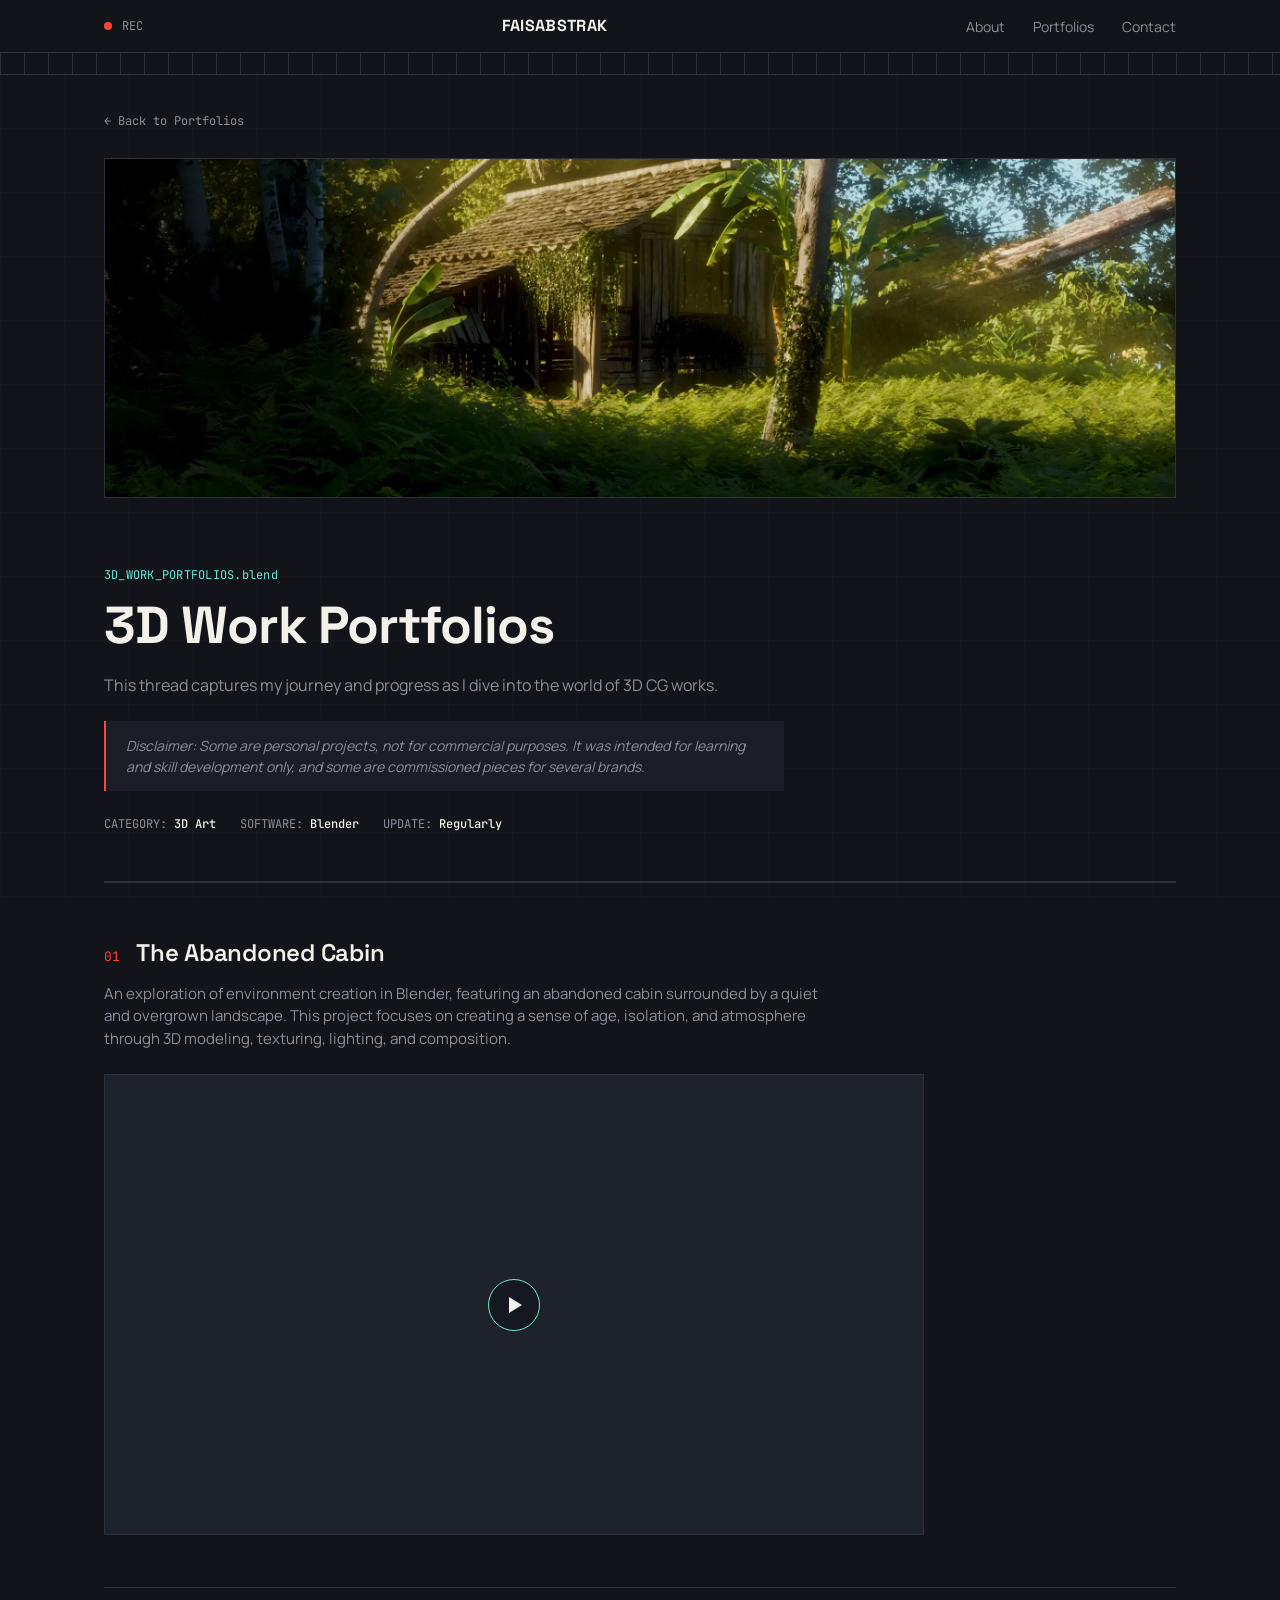
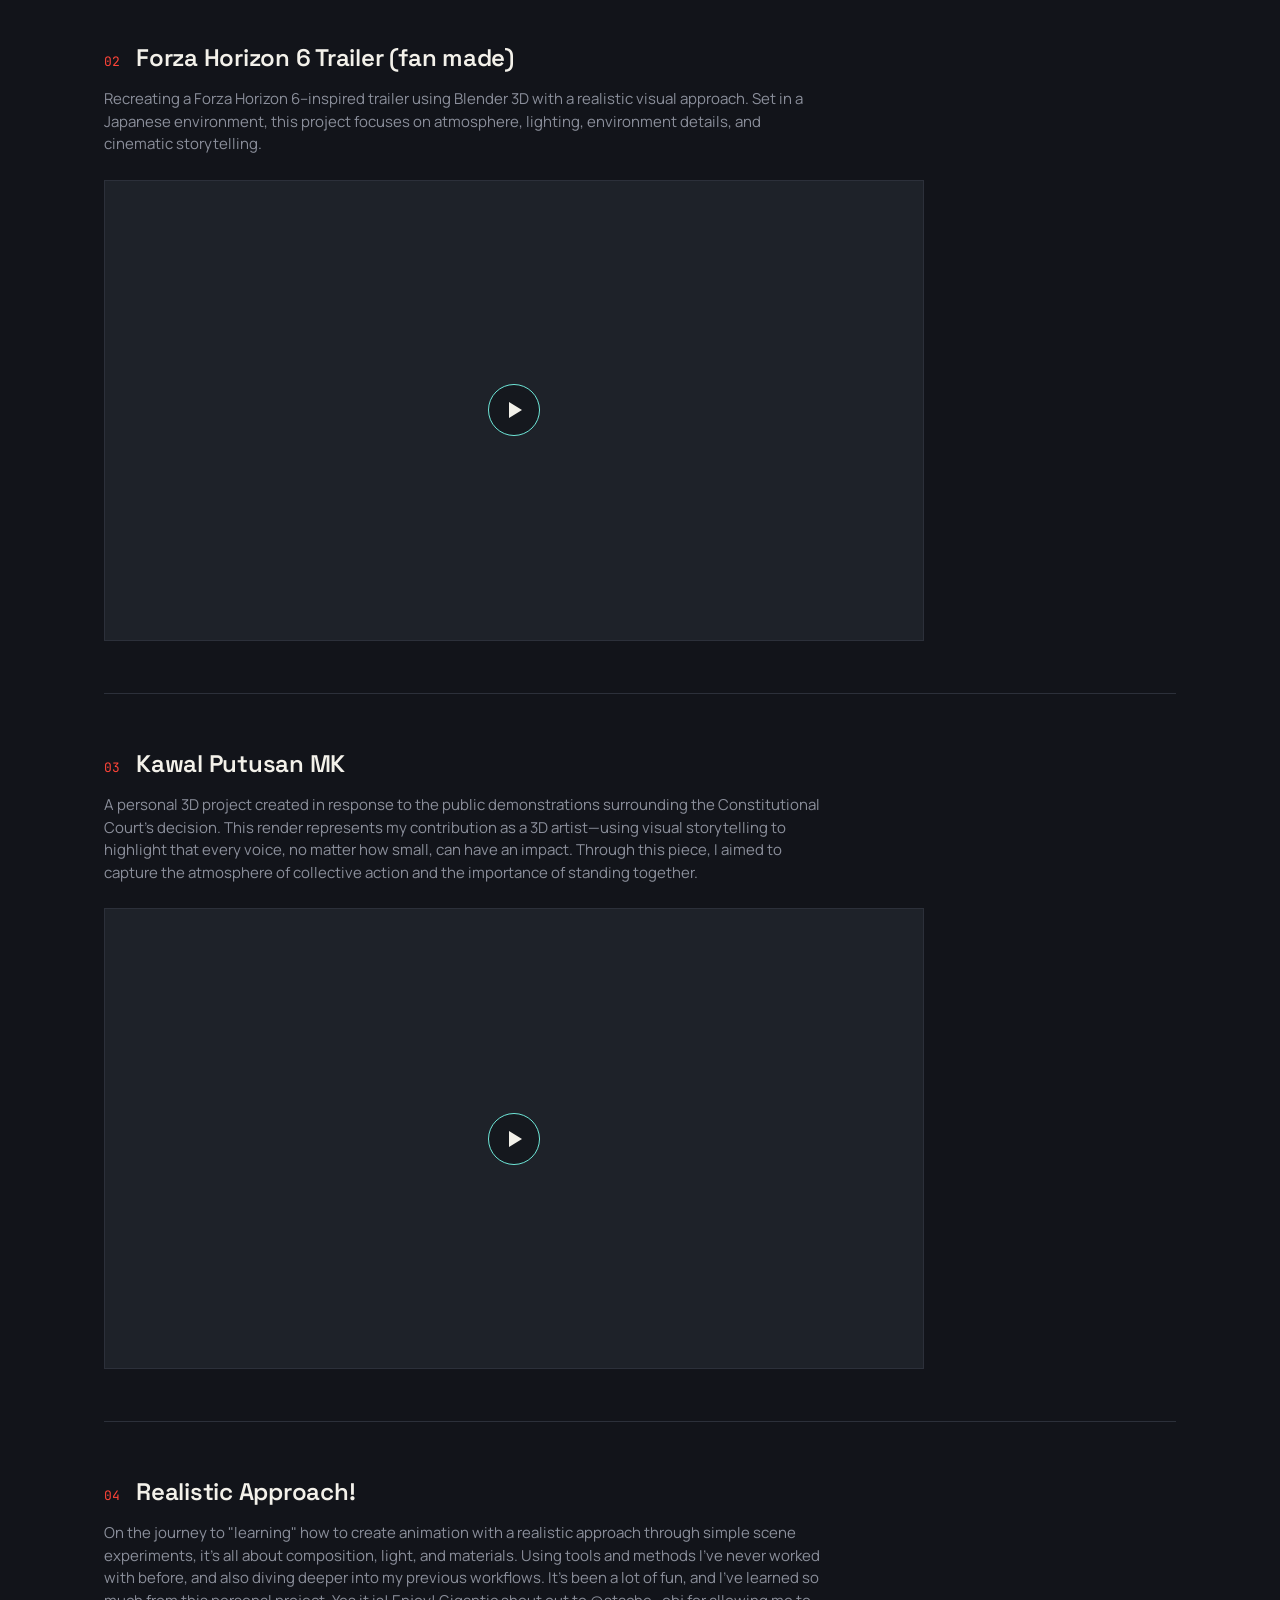
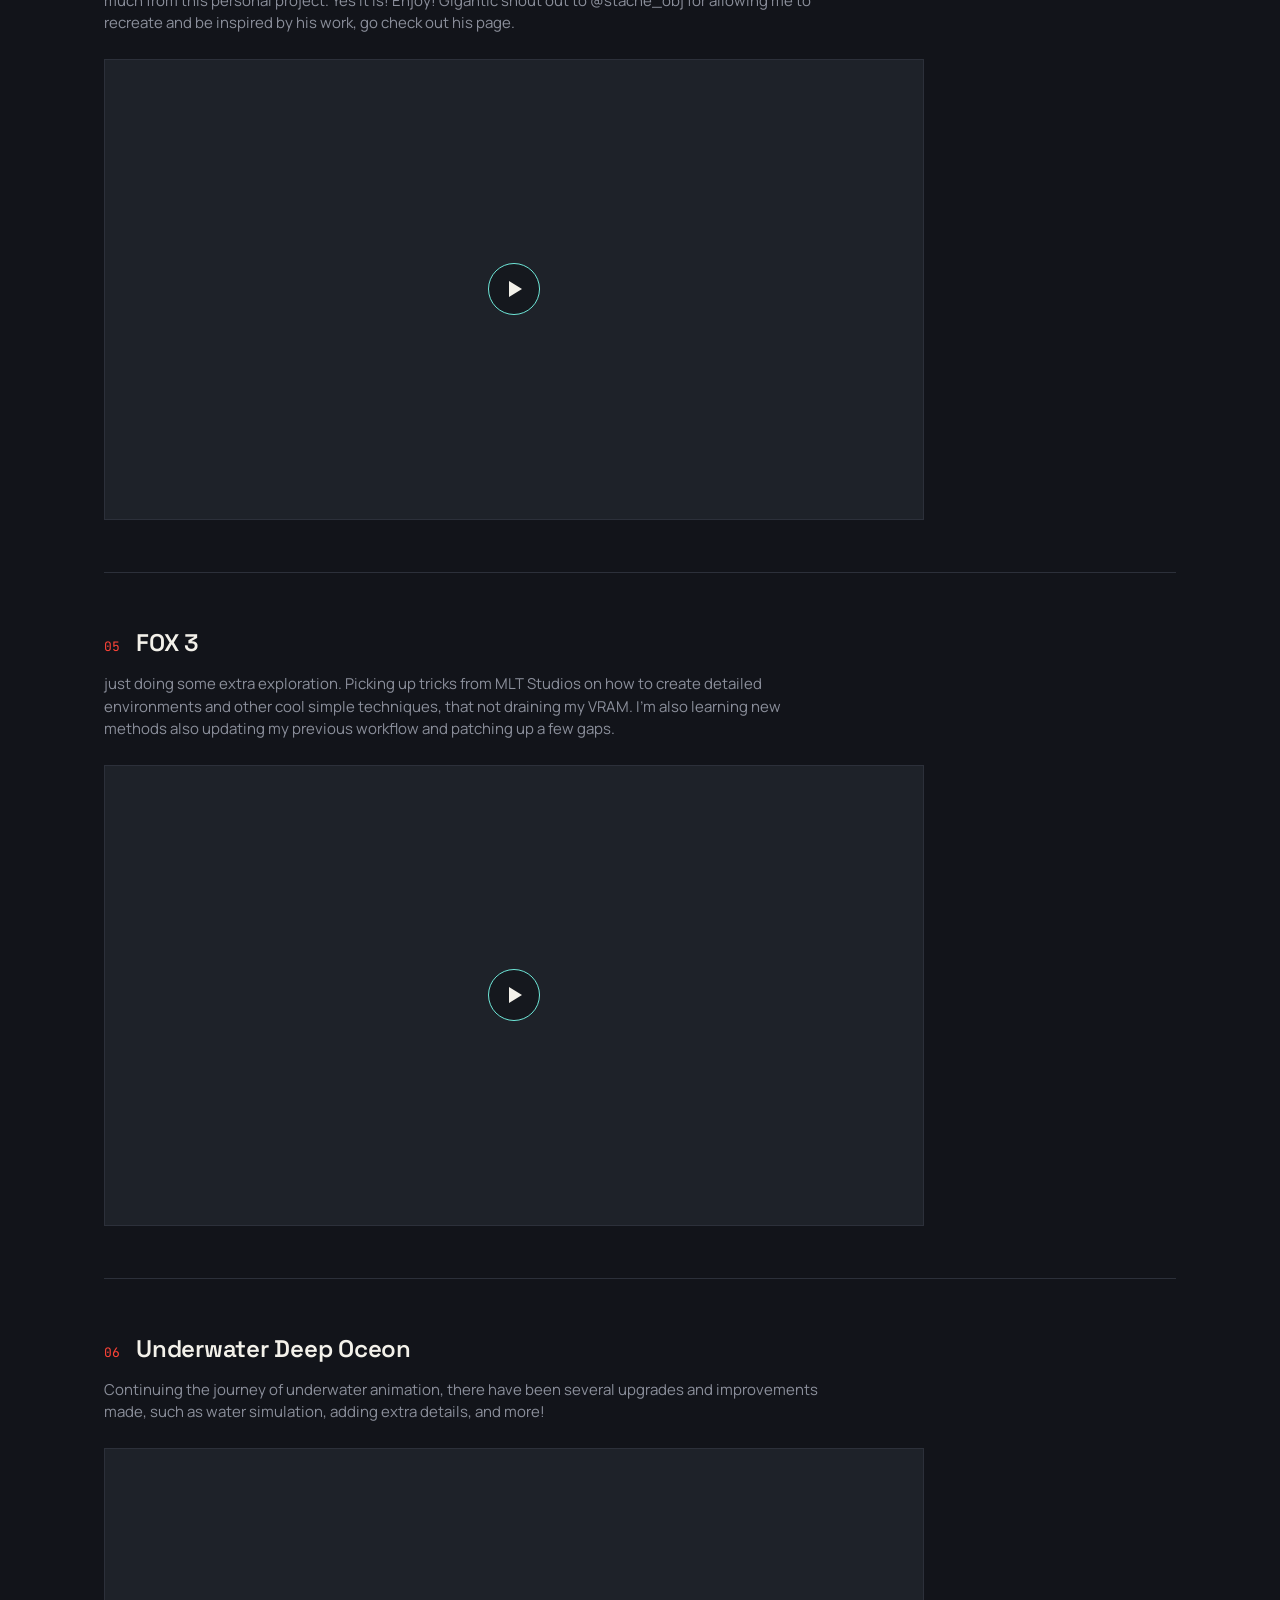
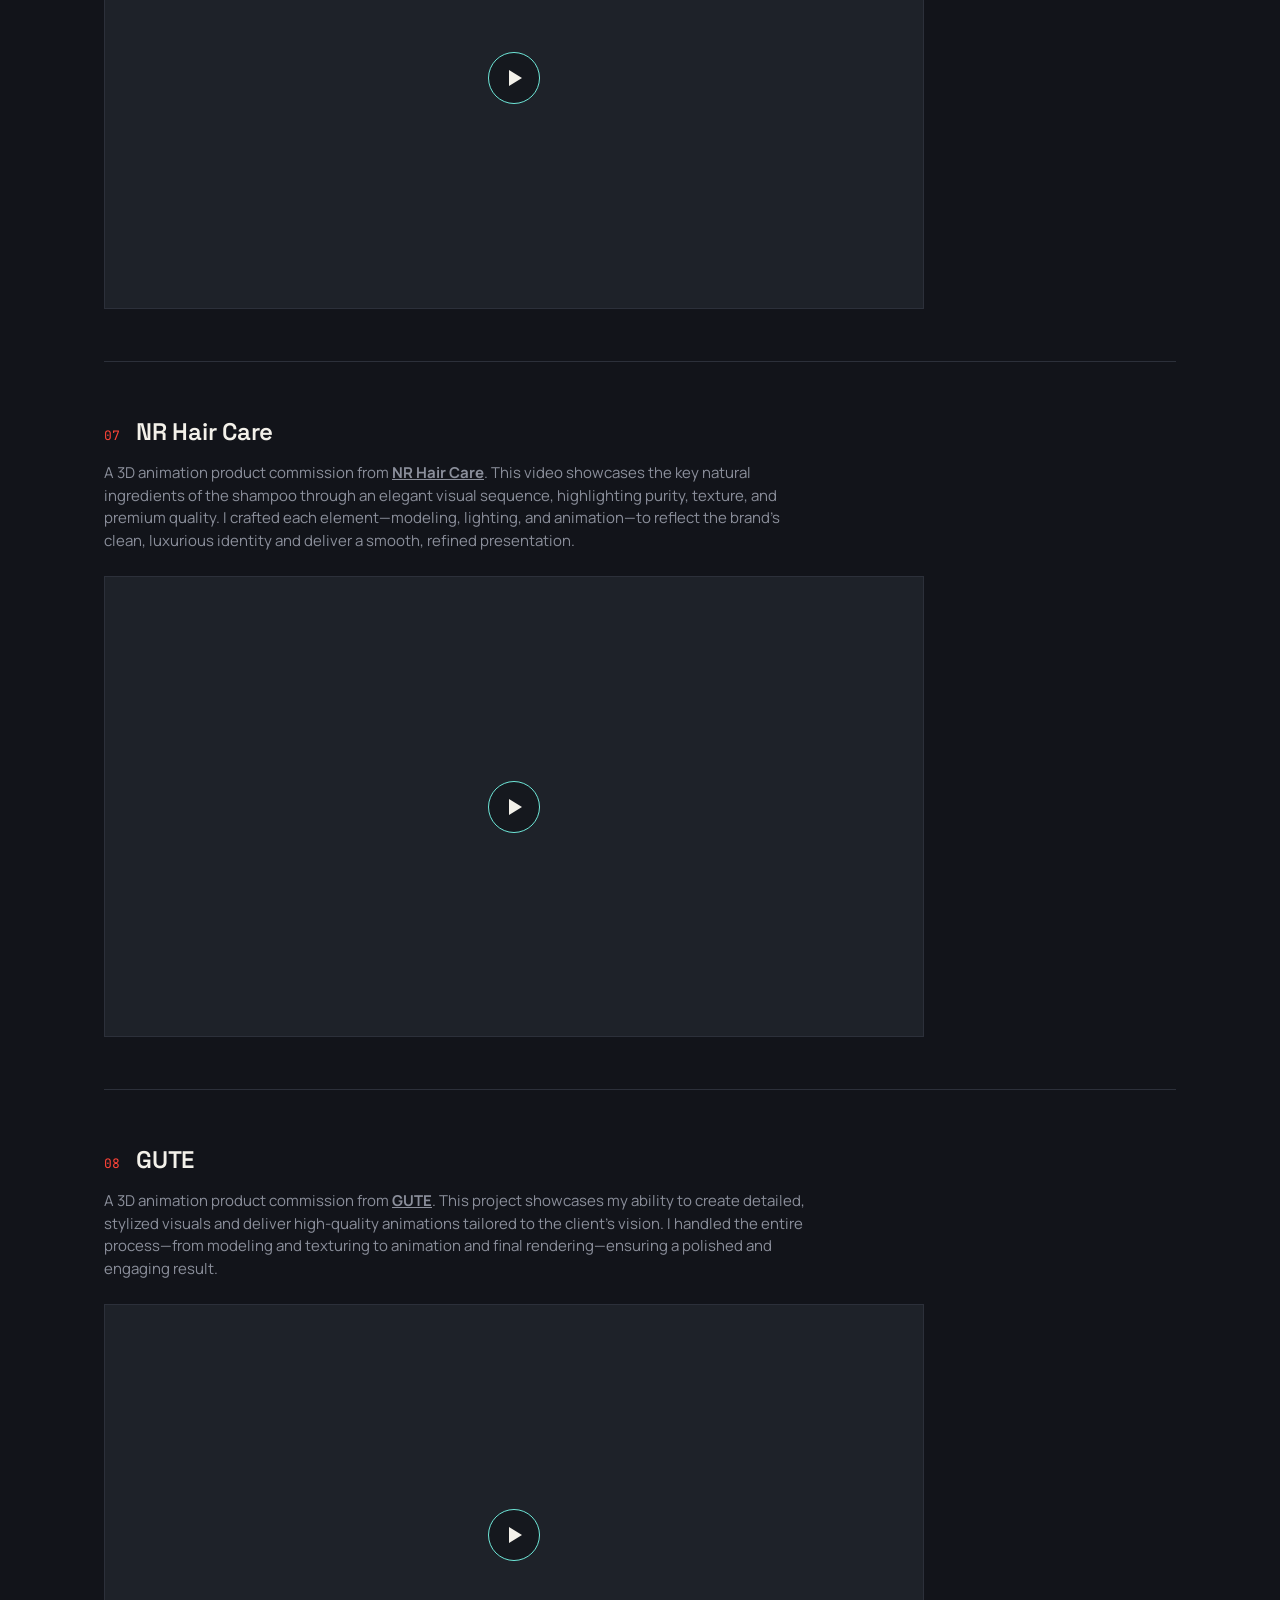
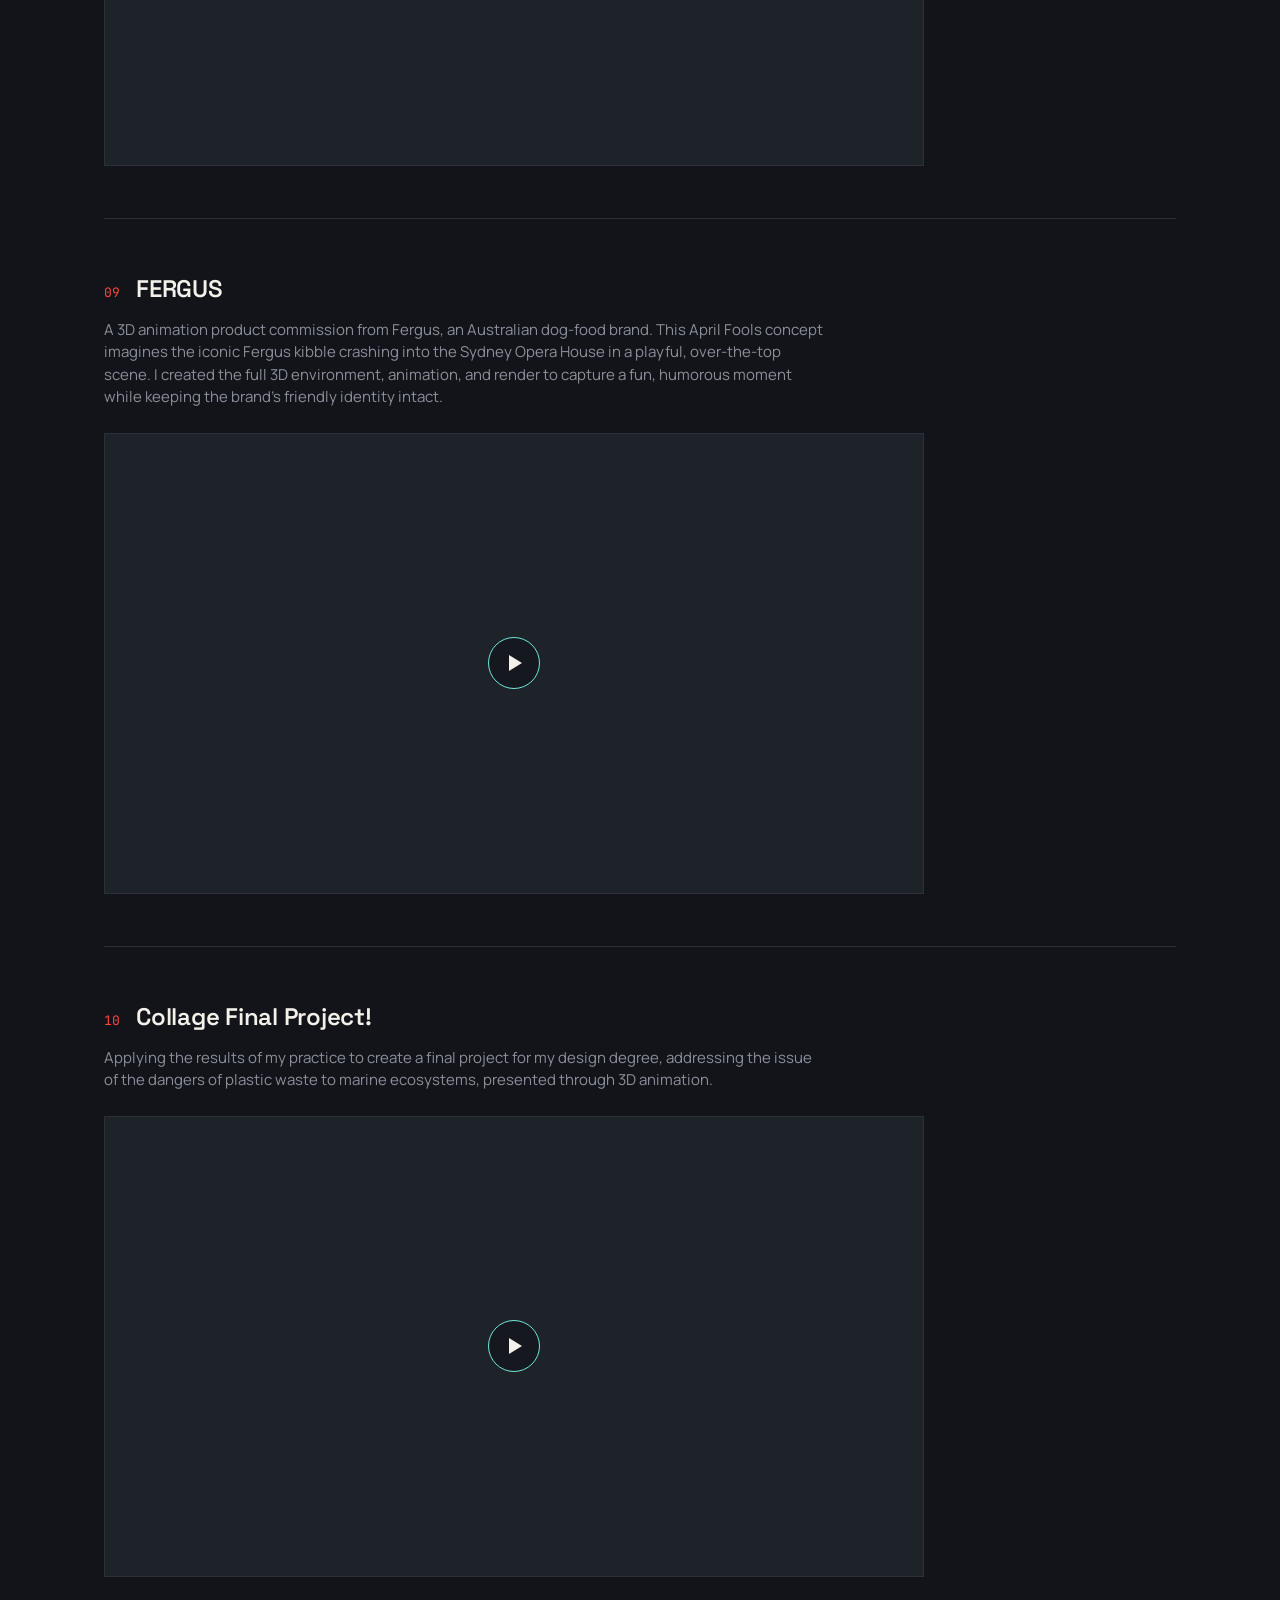
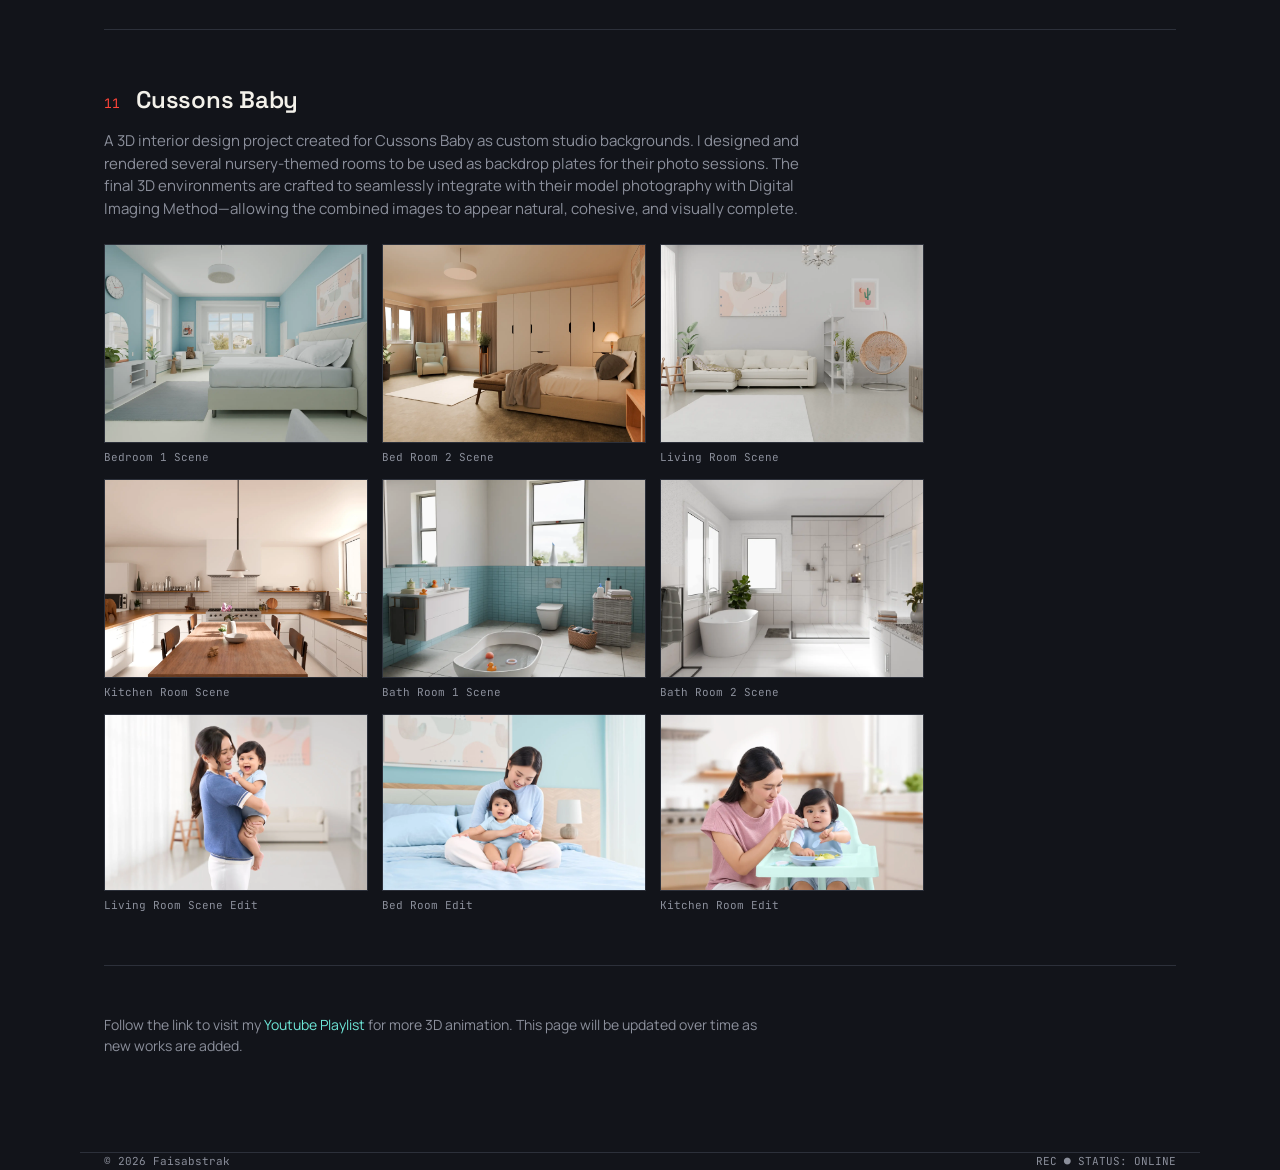
==== 3d-work-portfolios.html @ f96b4396 "Major update 1" ====
<!DOCTYPE html>
<html lang="en">
<head>
<meta charset="UTF-8">
<meta name="viewport" content="width=device-width, initial-scale=1.0">
<title>3D Work Portfolios — Faisabstrak</title>
<link rel="icon" type="image/png" href="images\favicon.ico">
<link rel="preconnect" href="https://fonts.googleapis.com">
<link rel="preconnect" href="https://fonts.gstatic.com" crossorigin>
<link href="https://fonts.googleapis.com/css2?family=Space+Grotesk:wght@400;500;600;700&family=Manrope:wght@400;500;600;700&family=JetBrains+Mono:wght@400;500&display=swap" rel="stylesheet">
<link rel="stylesheet" href="styles.css?v=2">
</head>
<body data-page-file="3d-work-portfolios.html">

<header>
  <div class="scrub">
    <div class="scrub-left">
      <span class="rec-dot"></span>
      <span>REC</span>
    </div>
    <div class="brand"><a href="index.html">FAISABSTRAK</a></div>
    <input type="checkbox" id="nav-toggle" class="nav-toggle-input">
    <label for="nav-toggle" class="nav-toggle-label">☰</label>
    <nav onclick="document.getElementById('nav-toggle').checked=false">
      <a href="index.html#about">About</a>
      <a href="index.html#portfolio">Portfolios</a>
      <a href="index.html#contact">Contact</a>
    </nav>
  </div>
  <div class="ruler"></div>
  <div class="scroll-progress"></div>
</header>

<section class="wrap">
  <div style="padding-top:32px;">
    <a href="index.html#portfolio" class="back-link">← Back to Portfolios</a>
  </div>

  <!-- Replace with your own cover image -->
  <img class="article-cover" src="images/3d-work/Header.webp" alt="3D Work Portfolios cover">

  <div class="article-hero">
    <div class="article-file">3D_WORK_PORTFOLIOS.blend</div>
    <h1>3D Work Portfolios</h1>
    <p class="article-lede">
      This thread captures my journey and progress as I dive into the world of 3D CG works.
    </p>
    <div class="article-quote">
      Disclaimer: Some are personal projects, not for commercial purposes. It was intended for
      learning and skill development only, and some are commissioned pieces for several brands.
    </div>
    <div class="article-meta-row">
      <span>CATEGORY: <strong>3D Art</strong></span>
      <span>SOFTWARE: <strong>Blender</strong></span>
      <span>UPDATE: <strong>Regularly</strong></span>
    </div>
  </div>
</section>


<!-- =====   Video Section             ENTRY (video type) — duplicate this block for each video project               ===== -->


<section class="wrap">
  <div class="entries">

    <!-- ===== ENTRY (video type) — duplicate this block for each video project ===== -->
    <div class="entry">
      <div class="entry-head">
        <span class="entry-index">01</span>
        <h2 class="entry-title">The Abandoned Cabin</h2>
      </div>
      <p class="entry-desc">
        An exploration of environment creation in Blender, featuring an abandoned cabin surrounded by a quiet and overgrown landscape.
        This project focuses on creating a sense of age, isolation, and atmosphere through 3D modeling,
        texturing, lighting, and composition.
      </p>
      <div class="entry-media">
        <div class="video-facade" data-video-id="PPynwVZg6VQ">
          <div class="play-btn"></div>
        </div>
      </div>
    </div>

    <!-- ===== ENTRY (video type) ===== -->
    <div class="entry">
      <div class="entry-head">
        <span class="entry-index">02</span>
        <h2 class="entry-title">Forza Horizon 6 Trailer (fan made)</h2>
      </div>
      <p class="entry-desc">
        Recreating a Forza Horizon 6–inspired trailer using Blender 3D with a realistic visual approach.
        Set in a Japanese environment, this project focuses on atmosphere, lighting, environment details,
        and cinematic storytelling.
      </p>
      <div class="entry-media">
        <div class="video-facade" data-video-id="AmHydgq_BJ4">
          <div class="play-btn"></div>
        </div>
      </div>
    </div>

 <!-- ===== ENTRY (video type) ===== -->
    <div class="entry">
      <div class="entry-head">
        <span class="entry-index">03</span>
        <h2 class="entry-title">Kawal Putusan MK</h2>
      </div>
      <p class="entry-desc">
        A personal 3D project created in response to the public demonstrations surrounding the Constitutional Court’s decision.
        This render represents my contribution as a 3D artist—using visual storytelling to highlight that every voice, no matter how small, 
        can have an impact. Through this piece, I aimed to capture the atmosphere of collective action and the importance of standing together.
      </p>
      <div class="entry-media">
        <div class="video-facade" data-video-id="lCwT4OfaGXU">
          <div class="play-btn"></div>
        </div>
      </div>
    </div>

 <!-- ===== ENTRY (video type) ===== -->
    <div class="entry">
      <div class="entry-head">
        <span class="entry-index">04</span>
        <h2 class="entry-title">Realistic Approach!</h2>
      </div>
      <p class="entry-desc">
        On the journey to "learning" how to create animation with a realistic approach through simple scene experiments, 
        it's all about composition, light, and materials. Using tools and methods I've never worked with before, 
        and also diving deeper into my previous workflows. It's been a lot of fun, and I've learned so much from this personal project. 
        Yes it is! Enjoy! Gigantic shout out to @stache_obj for allowing me to recreate and be inspired by his work, go check out his page.
      </p>
      <div class="entry-media">
        <div class="video-facade" data-video-id="xnpXBms4fBg">
          <div class="play-btn"></div>
        </div>
      </div>
    </div>

 <!-- ===== ENTRY (video type) ===== -->
    <div class="entry">
      <div class="entry-head">
        <span class="entry-index">05</span>
        <h2 class="entry-title">FOX 3</h2>
      </div>
      <p class="entry-desc">
        just doing some extra exploration. Picking up tricks from MLT Studios on how to create detailed environments 
        and other cool simple techniques, that not draining my VRAM. I’m also learning new methods also updating my previous 
        workflow and patching up a few gaps.
      </p>
      <div class="entry-media">
        <div class="video-facade" data-video-id="kuf8NaJ9kQg">
          <div class="play-btn"></div>
        </div>
      </div>
    </div>

 <!-- ===== ENTRY (video type) ===== -->
    <div class="entry">
      <div class="entry-head">
        <span class="entry-index">06</span>
        <h2 class="entry-title">Underwater Deep Oceon</h2>
      </div>
      <p class="entry-desc">
        Continuing the journey of underwater animation, 
        there have been several upgrades and improvements made, such as water simulation, adding extra details, and more!
      </p>
      <div class="entry-media">
        <div class="video-facade" data-video-id="aSDXdyYSQrQ">
          <div class="play-btn"></div>
        </div>
      </div>
    </div>

 <!-- ===== ENTRY (video type) ===== -->
    <div class="entry">
      <div class="entry-head">
        <span class="entry-index">07</span>
        <h2 class="entry-title">NR Hair Care</h2>
      </div>
      <p class="entry-desc">
        A 3D animation product commission from <a href="https://www.instagram.com/reels/DLCp3lNz2l0/" target="_blank" style="text-decoration: underline;"><strong>NR Hair Care</strong></a>. 
        This video showcases the key natural ingredients of the shampoo through an elegant visual sequence, 
        highlighting purity, texture, and premium quality. I crafted each element—modeling, lighting, 
        and animation—to reflect the brand’s clean, luxurious identity and deliver a smooth, refined presentation.
      </p>
      <div class="entry-media">
        <div class="video-facade" data-video-id="0y03qmUph4s">
          <div class="play-btn"></div>
        </div>
      </div>
    </div>

 <!-- ===== ENTRY (video type) ===== -->
    <div class="entry">
      <div class="entry-head">
        <span class="entry-index">08</span>
        <h2 class="entry-title">GUTE</h2>
      </div>
      <p class="entry-desc">
        A 3D animation product commission from <a href="https://www.instagram.com/reel/DKbPxv0S25Q/" target="_blank" style="text-decoration: underline;"><strong>GUTE</strong></a>.
        This project showcases my ability to create detailed, stylized visuals 
        and deliver high-quality animations tailored to the client’s vision. 
        I handled the entire process—from modeling and texturing to animation and final rendering—ensuring a polished and engaging result.
      </p>
      <div class="entry-media">
        <div class="video-facade" data-video-id="HpJdPfJNTJk">
          <div class="play-btn"></div>
        </div>
      </div>
    </div>

 <!-- ===== ENTRY (video type) ===== -->
    <div class="entry">
      <div class="entry-head">
        <span class="entry-index">09</span>
        <h2 class="entry-title">FERGUS</h2>
      </div>
      <p class="entry-desc">
        A 3D animation product commission from Fergus, an Australian dog-food brand.
        This April Fools concept imagines the iconic Fergus kibble crashing into the Sydney Opera House in a playful, 
        over-the-top scene. I created the full 3D environment, animation, and render to capture a fun,
        humorous moment while keeping the brand’s friendly identity intact.
      </p>
      <div class="entry-media">
        <div class="video-facade" data-video-id="7NR-jH-sjXU">
          <div class="play-btn"></div>
        </div>
      </div>
    </div>

<!-- ===== ENTRY (video type) ===== -->
    <div class="entry">
      <div class="entry-head">
        <span class="entry-index">10</span>
        <h2 class="entry-title">Collage Final Project!</h2>
      </div>
      <p class="entry-desc">
        Applying the results of my practice to create a final project for my design degree, 
        addressing the issue of the dangers of plastic waste to marine ecosystems, presented through 3D animation.
      </p>
      <div class="entry-media">
        <div class="video-facade" data-video-id="63rfx1qcyO4">
          <div class="play-btn"></div>
        </div>
      </div>
    </div>

    <!-- ===== ENTRY (image-gallery type) — for non-video projects like interior renders =====-->
    <div class="entry">
      <div class="entry-head">
        <span class="entry-index">11</span>
        <h2 class="entry-title">Cussons Baby</h2>
      </div>
      <p class="entry-desc">
        A 3D interior design project created for Cussons Baby as custom studio backgrounds.
        I designed and rendered several nursery-themed rooms to be used as backdrop plates 
        for their photo sessions. The final 3D environments are crafted to seamlessly 
        integrate with their model photography with Digital Imaging Method—allowing the 
        combined images to appear natural, cohesive, and visually complete.
      </p>
      <div class="entry-media">
        <div class="image-gallery">
          <figure>
            <img src="images/3d-work/cussons_1.webp" alt="Bed Room 1 Scene">
            <figcaption>Bedroom 1 Scene</figcaption>
          </figure>
          <figure>
            <img src="images/3d-work/cussons_4.webp" alt="Bed Room 2 Scene">
            <figcaption>Bed Room 2 Scene</figcaption>
          </figure>
          <figure>
            <img src="images/3d-work/cussons_2.webp" alt="Living Room Scene">
            <figcaption>Living Room Scene</figcaption>
          </figure>
          <figure>
            <img src="images/3d-work/cussons_3.webp" alt="Kitchen Room Scene">
            <figcaption>Kitchen Room Scene</figcaption>
          </figure>
          <figure>
            <img src="images/3d-work/cussons_5.webp" alt="Bath Room 1 Room Scene">
            <figcaption>Bath Room 1 Scene</figcaption>
          </figure>
          <figure>
            <img src="images/3d-work/cussons_6.webp" alt="Bath Room 2 Scene">
            <figcaption>Bath Room 2 Scene</figcaption>
          </figure>
          <figure>
            <img src="images/3d-work/cussons_7.webp" alt="Living Room Scene">
            <figcaption>Living Room Scene Edit</figcaption>
          </figure>
          <figure>
            <img src="images/3d-work/cussons_8.webp" alt="Bed Room Edit">
            <figcaption>Bed Room Edit</figcaption>
          </figure>
          <figure>
            <img src="images/3d-work/cussons_9.webp" alt="Kitchen Room Edit">
            <figcaption>Kitchen Room Edit</figcaption>
          </figure>
        </div>
      </div>
    </div>
    <!-- Copy any of the two block types above for the remaining projects (04, 05, ...) -->

  </div>
</section>

<section class="wrap">
  <p class="article-footnote">
    Follow the link to visit my <a href="https://www.youtube.com/playlist?list=PLnZfsZd4ZvpuEStWoJz7GRVon7SPGTz3A"
   target="_blank"
   rel="noopener noreferrer">
    Youtube Playlist
</a> for more 3D animation.
    This page will be updated over time as new works are added.
  </p>
</section>

<footer class="wrap">
  <span>© 2026 Faisabstrak</span>
  <span>REC ● STATUS: ONLINE</span>
</footer>

<script src="script.js"></script>

</body>
</html>
---- styles.css ----
:root{
  --bg:#12141A;
  --surface:#1B1E26;
  --surface-2:#22262F;
  --line:#2C303A;
  --accent:#FF4438;
  --accent-2:#6EE7D8;
  --text:#F3F1EA;
  --muted:#8B8F9B;
  --display: 'Space Grotesk', sans-serif;
  --body: 'Manrope', sans-serif;
  --mono: 'JetBrains Mono', monospace;
}
*{margin:0;padding:0;box-sizing:border-box;}
html{scroll-behavior:smooth;}
body{
  background:var(--bg);
  color:var(--text);
  font-family:var(--body);
  line-height:1.5;
  overflow-x:hidden;
}
a{color:inherit;text-decoration:none;}
.wrap{max-width:1120px;margin:0 auto;padding:0 24px;position:relative;z-index:1;}

/* subtle grid texture background */
body::before{
  content:"";
  position:fixed;inset:0;
  background-image:
    linear-gradient(var(--line) 1px, transparent 1px),
    linear-gradient(90deg, var(--line) 1px, transparent 1px);
  background-size:64px 64px;
  opacity:.15;
  pointer-events:none;
  z-index:0;
}

/* ---------- NAV / SCRUBBER ---------- */
header{
  position:sticky;top:0;z-index:50;
  background:rgba(18,20,26,.85);
  backdrop-filter:blur(10px);
  border-bottom:1px solid var(--line);
}
.scrub{
  display:flex;align-items:center;justify-content:space-between;
  padding:14px 24px;
  max-width:1120px;margin:0 auto;
  gap:16px;
  position:relative;
}
.scrub-left{display:flex;align-items:center;gap:10px;font-family:var(--mono);font-size:12px;color:var(--muted);}
.rec-dot{
  width:8px;height:8px;border-radius:50%;background:var(--accent);
  box-shadow:0 0 0 0 rgba(255,68,56,.6);
  animation:pulse 2s infinite;
}
@keyframes pulse{
  0%{box-shadow:0 0 0 0 rgba(255,68,56,.5);}
  70%{box-shadow:0 0 0 8px rgba(255,68,56,0);}
  100%{box-shadow:0 0 0 0 rgba(255,68,56,0);}
}
.brand{
  font-family:var(--display);font-weight:700;font-size:16px;letter-spacing:.02em;
}
nav{display:flex;gap:28px;font-size:14px;color:var(--muted);}
nav a{transition:color .2s;}
nav a:hover{color:var(--text);}

.nav-toggle-input{display:none;}
.nav-toggle-label{
  display:none;align-items:center;justify-content:center;
  width:32px;height:32px;cursor:pointer;
  font-family:var(--mono);font-size:20px;color:var(--text);
  order:3;
}
.ruler{
  height:22px;
  border-top:1px solid var(--line);
  background:
    repeating-linear-gradient(90deg,
      var(--line) 0 1px,
      transparent 1px 24px);
  display:flex;align-items:flex-end;
}

/* ---------- HERO ---------- */
.hero{
  position:relative;z-index:1;
  padding-top:120px;padding-bottom:100px;
  display:grid;grid-template-columns:1.2fr .8fr;gap:48px;align-items:center;
}
.eyebrow{
  font-family:var(--mono);font-size:12px;color:var(--accent-2);
  letter-spacing:.08em;text-transform:uppercase;margin-bottom:18px;
  display:flex;align-items:center;gap:10px;
}
.eyebrow::before{content:"";width:20px;height:1px;background:var(--accent-2);}
h1{
  font-family:var(--display);
  font-weight:700;
  font-size:clamp(40px,6vw,72px);
  line-height:1.02;
  letter-spacing:-.02em;
  margin-bottom:22px;
}
h1 .stroke{
  -webkit-text-stroke:1px var(--muted);
  color:transparent;
}
.role-line{
  font-family:var(--mono);
  font-size:15px;
  color:var(--muted);
  margin-bottom:26px;
}
.role-line span{color:var(--accent-2);}
.lede{
  font-size:17px;color:var(--muted);max-width:480px;margin-bottom:34px;
}
.cta-row{display:flex;gap:14px;flex-wrap:wrap;}
.btn{
  font-family:var(--body);font-weight:600;font-size:14px;
  padding:14px 24px;border-radius:2px;
  display:inline-flex;align-items:center;gap:8px;
  transition:transform .15s ease, background .2s ease, color .2s ease;
  cursor:pointer;border:1px solid transparent;
}
.btn-primary{background:var(--accent);color:#12141A;}
.btn-primary:hover{transform:translateY(-2px);}
.btn-ghost{border-color:var(--line);color:var(--text);}
.btn-ghost:hover{border-color:var(--accent-2);color:var(--accent-2);}

/* viewport / wireframe cube */
.viewport{
  aspect-ratio:1/1;
  border:1px solid var(--line);
  background:var(--surface);
  position:relative;
  display:flex;align-items:center;justify-content:center;
  overflow:hidden;
}
.viewport::before{
  content:"VIEWPORT_01";
  position:absolute;top:10px;left:12px;
  font-family:var(--mono);font-size:10px;color:var(--muted);letter-spacing:.05em;
}
.viewport::after{
  content:"PERSP";
  position:absolute;bottom:10px;right:12px;
  font-family:var(--mono);font-size:10px;color:var(--muted);
}
.scene{
  width:140px;height:140px;
  perspective:600px;
}
.cube{
  width:100%;height:100%;position:relative;
  transform-style:preserve-3d;
  animation:spin 16s linear infinite;
}
@keyframes spin{
  from{transform:rotateX(-20deg) rotateY(0deg);}
  to{transform:rotateX(-20deg) rotateY(360deg);}
}
.cube .face{
  position:absolute;width:140px;height:140px;
  border:1px solid var(--accent-2);
  background:rgba(110,231,216,.04);
}
.face.front{transform:translateZ(70px);}
.face.back{transform:translateZ(-70px) rotateY(180deg);}
.face.right{transform:rotateY(90deg) translateZ(70px);}
.face.left{transform:rotateY(-90deg) translateZ(70px);}
.face.top{transform:rotateX(90deg) translateZ(70px);}
.face.bottom{transform:rotateX(-90deg) translateZ(70px);}

@media (prefers-reduced-motion: reduce){
  .cube{animation:none; transform:rotateX(-20deg) rotateY(-35deg);}
  .rec-dot{animation:none;}
}

/* ---------- SECTION LABELS ---------- */
.section{position:relative;z-index:1;padding:96px 0;border-top:1px solid var(--line);}
.section-head{
  display:flex;align-items:baseline;justify-content:space-between;
  margin-bottom:48px;flex-wrap:wrap;gap:12px;
}
.section-tag{
  font-family:var(--mono);font-size:12px;color:var(--muted);
  letter-spacing:.08em;
}
.section-title{
  font-family:var(--display);font-weight:600;font-size:clamp(26px,3vw,36px);
}

/* ---------- ABOUT ---------- */
.about-grid{display:grid;grid-template-columns:1fr;gap:56px;align-items:start;}
.about-text p{color:var(--muted);font-size:16px;margin-bottom:20px;max-width:560px;white-space:pre-line;}
.about-text strong{color:var(--text);font-weight:600;}
.layers{margin-top:32px;display:flex;flex-direction:column-reverse;gap:8px;max-width:420px;}
.layer{
  display:flex;align-items:center;justify-content:space-between;
  border:1px solid var(--line);background:var(--surface);
  padding:10px 14px;font-family:var(--mono);font-size:12px;color:var(--muted);
}
.layer span.tag{color:var(--accent-2);}

/* ---------- PORTFOLIO / TIMELINE CLIPS ---------- */
.clips-scroll{
  max-height:420px;
  overflow-y:auto;
  border-top:1px solid var(--line);
  scrollbar-width:thin;
  scrollbar-color:var(--line) transparent;
}
.clips-scroll::-webkit-scrollbar{width:6px;}
.clips-scroll::-webkit-scrollbar-track{background:transparent;}
.clips-scroll::-webkit-scrollbar-thumb{background:var(--line);border-radius:3px;}
.clips-scroll::-webkit-scrollbar-thumb:hover{background:var(--accent-2);}
.clips{display:flex;flex-direction:column;}
.clip{
  display:grid;
  grid-template-columns:90px 1fr 160px 24px;
  align-items:center;gap:20px;
  padding:26px 4px;
  border-bottom:1px solid var(--line);
  cursor:pointer;
  transition:background .2s ease, padding-left .2s ease;
  position:relative;
}
.clip:hover{background:var(--surface);padding-left:16px;}
.clip-index{font-family:var(--mono);font-size:12px;color:var(--accent);}
.clip-main .clip-file{
  font-family:var(--mono);font-size:12px;color:var(--accent-2);margin-bottom:6px;letter-spacing:.02em;
}
.clip-main h3{font-family:var(--display);font-size:22px;font-weight:600;margin-bottom:6px;}
.clip-main p{color:var(--muted);font-size:14px;max-width:520px;}
.clip-meta{font-family:var(--mono);font-size:12px;color:var(--muted);text-align:right;}
.clip-arrow{font-size:18px;color:var(--muted);transition:transform .2s ease, color .2s ease;}
.clip:hover .clip-arrow{transform:translateX(4px);color:var(--accent-2);}

@media(max-width:640px){
  .clip{
    grid-template-columns:1fr 20px;
    grid-template-areas:
      "index arrow"
      "file  file"
      "meta  meta"
      "title title"
      "desc  desc";
    row-gap:6px;
  }
  .clip-index{grid-area:index;}
  .clip-arrow{grid-area:arrow;justify-self:end;}
  .clip-main{display:contents;}
  .clip-main .clip-file{grid-area:file;margin-bottom:0;}
  .clip-main h3{grid-area:title;margin-bottom:0;}
  .clip-main p{grid-area:desc;}
  .clip-meta{
    grid-area:meta;
    display:block;
    text-align:left;
    margin:2px 0 4px;
  }
}

/* ---------- CONTACT ---------- */
.contact-grid{display:grid;grid-template-columns:1.1fr .9fr;gap:56px;}
.contact-links{display:flex;flex-direction:column;gap:2px;}
.contact-links a{
  display:flex;align-items:center;justify-content:space-between;
  padding:18px 0;border-bottom:1px solid var(--line);
  font-family:var(--display);font-size:20px;font-weight:500;
  transition:color .2s;
}
.contact-links a:hover{color:var(--accent-2);}
.contact-links a small{font-family:var(--mono);font-size:11px;color:var(--muted);font-weight:400;}
.contact-note{color:var(--muted);font-size:15px;max-width:400px;}
.contact-note .rec-dot{display:inline-block;margin-right:6px;}

footer{
  border-top:1px solid var(--line);
  padding:28px 0;
  display:flex;justify-content:space-between;align-items:center;
  font-family:var(--mono);font-size:11px;color:var(--muted);
  flex-wrap:wrap;gap:10px;position:relative;z-index:1;
}

@media(max-width:860px){
  .hero{grid-template-columns:1fr;padding-top:80px;}
  .viewport{order:-1;width:min(280px,70vw);max-width:280px;margin:0 auto;}
  .about-grid,.contact-grid{grid-template-columns:1fr;}

  /* mobile nav becomes a dropdown, toggled by the hamburger button */
  .nav-toggle-label{display:flex;}
  nav{
    display:none;
    position:absolute;
    top:calc(100% + 1px);left:0;right:0;
    flex-direction:column;gap:0;
    background:var(--bg);
    border-bottom:1px solid var(--line);
    padding:4px 24px 12px;
    z-index:60;
  }
  nav a{padding:14px 0;border-bottom:1px solid var(--line);}
  .nav-toggle-input:checked ~ nav{display:flex;}

  /* shrink the wireframe cube so it stays inside its box while rotating */
  .scene{width:100px;height:100px;}
  .cube .face{width:100px;height:100px;}
  .face.front{transform:translateZ(50px);}
  .face.back{transform:translateZ(-50px) rotateY(180deg);}
  .face.right{transform:rotateY(90deg) translateZ(50px);}
  .face.left{transform:rotateY(-90deg) translateZ(50px);}
  .face.top{transform:rotateX(90deg) translateZ(50px);}
  .face.bottom{transform:rotateX(-90deg) translateZ(50px);}
}

/* ---------- shared video-facade base (overridden more specifically below) ---------- */
.video-facade{
  position:relative;aspect-ratio:16/9;cursor:pointer;
  background-size:cover;background-position:center;
  background-color:var(--surface-2);
}
.video-facade::after{
  content:"";position:absolute;inset:0;
  background:rgba(18,20,26,.25);
  transition:background .2s ease;
}
.video-facade:hover::after{background:rgba(18,20,26,.1);}
.play-btn{
  position:absolute;top:50%;left:50%;transform:translate(-50%,-50%);
  width:52px;height:52px;border-radius:50%;
  background:rgba(18,20,26,.7);border:1px solid var(--accent-2);
  display:flex;align-items:center;justify-content:center;
  z-index:1;transition:transform .2s ease, background .2s ease;
}
.video-facade:hover .play-btn{transform:translate(-50%,-50%) scale(1.08);background:var(--accent);}
.play-btn::after{
  content:"";width:0;height:0;
  border-top:8px solid transparent;border-bottom:8px solid transparent;
  border-left:13px solid var(--text);margin-left:3px;
}

/* ---------- ARTICLE PAGE (long-scroll entries) ---------- */
.back-link{
  display:inline-flex;align-items:center;gap:8px;
  font-family:var(--mono);font-size:12px;color:var(--muted);
  margin-bottom:28px;transition:color .2s;
}
.back-link:hover{color:var(--accent-2);}

.article-cover{
  width:100%;height:340px;object-fit:cover;
  border:1px solid var(--line);background:var(--surface);
  display:block;
}
@media(max-width:640px){
  .article-cover{height:200px;}
}

.article-hero{padding:40px 0 48px;border-bottom:1px solid var(--line);}
.article-file{
  font-family:var(--mono);font-size:12px;color:var(--accent-2);
  letter-spacing:.02em;margin:28px 0 14px;
}
.article-hero h1{
  font-family:var(--display);font-weight:700;
  font-size:clamp(32px,5vw,52px);line-height:1.05;
  letter-spacing:-.02em;margin-bottom:20px;max-width:820px;
}
.article-lede{color:var(--muted);font-size:16px;max-width:680px;margin-bottom:20px;}
.article-quote{
  border-left:2px solid var(--accent);
  padding:14px 20px;margin:24px 0 8px;max-width:680px;
  color:var(--muted);font-size:14px;font-style:italic;
  background:var(--surface);
}
.article-meta-row{
  display:flex;gap:24px;flex-wrap:wrap;margin-top:24px;
  font-family:var(--mono);font-size:12px;color:var(--muted);
}
.article-meta-row span strong{color:var(--text);font-weight:500;}

/* numbered entries */
.entries{border-top:1px solid var(--line);}
.entry{padding:52px 0;border-bottom:1px solid var(--line);}
.entry-head{display:flex;align-items:baseline;gap:16px;margin-bottom:12px;}
.entry-index{font-family:var(--mono);font-size:13px;color:var(--accent);flex-shrink:0;}
.entry-title{font-family:var(--display);font-size:24px;font-weight:600;letter-spacing:-.01em;}
.entry-desc{color:var(--muted);font-size:15px;max-width:720px;margin-bottom:24px;}
.entry-media{max-width:820px;}

/* single video facade inside an entry (reuses .play-btn) */
.entry-media .video-facade{
  position:relative;aspect-ratio:16/9;cursor:pointer;
  background-size:cover;background-position:center;
  background-color:var(--surface-2);border:1px solid var(--line);
}
.entry-media .video-facade::after{
  content:"";position:absolute;inset:0;background:rgba(18,20,26,.25);
  transition:background .2s ease;
}
.entry-media .video-facade:hover::after{background:rgba(18,20,26,.1);}
.entry-media iframe{width:100%;aspect-ratio:16/9;display:block;border:0;}

/* image gallery for non-video entries */
.image-gallery{
  display:grid;grid-template-columns:repeat(auto-fill,minmax(260px,1fr));
  gap:14px;
}
.image-gallery figure{margin:0;}
.image-gallery img{width:100%;display:block;border:1px solid var(--line);background:var(--surface);}
.image-gallery figcaption{
  font-family:var(--mono);font-size:11px;color:var(--muted);margin-top:6px;
}

.article-footnote{
  padding:48px 0 96px;color:var(--muted);font-size:14px;max-width:680px;
}
.article-footnote a{color:var(--accent-2);}

/* ---------- #9 View Transitions (native cross-page fade, no JS needed) ---------- */
@view-transition {
  navigation: auto;
}
::view-transition-old(root),
::view-transition-new(root) {
  animation-duration: .22s;
  animation-timing-function: ease;
}

/* ---------- Back to top button ---------- */
.back-to-top{
  position:fixed;right:24px;bottom:24px;z-index:80;
  width:44px;height:44px;
  display:flex;align-items:center;justify-content:center;
  background:var(--surface);border:1px solid var(--line);
  color:var(--text);font-family:var(--mono);font-size:18px;
  cursor:pointer;
  opacity:0;pointer-events:none;transform:translateY(8px);
  transition:opacity .25s ease, transform .25s ease, border-color .2s ease, color .2s ease;
}
.back-to-top.visible{opacity:1;pointer-events:auto;transform:translateY(0);}
.back-to-top:hover{border-color:var(--accent-2);color:var(--accent-2);}
@media(max-width:640px){
  .back-to-top{right:16px;bottom:16px;width:40px;height:40px;font-size:16px;}
}
@media (prefers-reduced-motion: reduce){
  .back-to-top{transition:opacity .1s linear;}
}

/* ---------- #3 Fade-in on scroll for article entries ---------- */
.entry{
  opacity:0;transform:translateY(24px);
  transition:opacity .6s ease, transform .6s ease;
}
.entry.in-view{opacity:1;transform:translateY(0);}
@media (prefers-reduced-motion: reduce){
  .entry{opacity:1;transform:none;transition:none;}
}

/* ---------- #1 Lightbox for gallery images ---------- */
.image-gallery img{cursor:zoom-in;transition:opacity .2s ease, border-color .2s ease;}
.image-gallery img:hover{border-color:var(--accent-2);opacity:.9;}

.lightbox{
  position:fixed;inset:0;z-index:200;
  background:rgba(18,20,26,.94);
  display:none;align-items:center;justify-content:center;
  padding:64px 24px;
}
.lightbox.open{display:flex;}
.lightbox img{
  max-width:100%;max-height:100%;
  border:1px solid var(--line);
  display:block;
}
.lightbox-caption{
  position:absolute;bottom:24px;left:0;right:0;text-align:center;
  font-family:var(--mono);font-size:12px;color:var(--muted);
  letter-spacing:.03em;
}
.lightbox-close{
  position:absolute;top:20px;right:20px;
  font-family:var(--mono);font-size:12px;color:var(--text);
  background:var(--surface);border:1px solid var(--line);
  padding:9px 14px;cursor:pointer;
}
.lightbox-close:hover{border-color:var(--accent-2);color:var(--accent-2);}
.lightbox-nav{
  position:absolute;top:50%;transform:translateY(-50%);
  width:44px;height:44px;
  display:flex;align-items:center;justify-content:center;
  font-family:var(--mono);font-size:20px;color:var(--text);
  background:var(--surface);border:1px solid var(--line);
  cursor:pointer;
}
.lightbox-nav:hover{border-color:var(--accent-2);color:var(--accent-2);}
.lightbox-prev{left:20px;}
.lightbox-next{right:20px;}
@media(max-width:640px){
  .lightbox{padding:56px 16px;}
  .lightbox-nav{width:38px;height:38px;font-size:16px;}
  .lightbox-prev{left:8px;}
  .lightbox-next{right:8px;}
}

/* ---------- #10 Typing effect on hero role line ---------- */
.type-cursor{
  display:inline-block;margin-left:2px;color:var(--accent-2);
  animation:blink 1s step-end infinite;
}
@keyframes blink{50%{opacity:0;}}
@media (prefers-reduced-motion: reduce){
  .type-cursor{animation:none;}
}
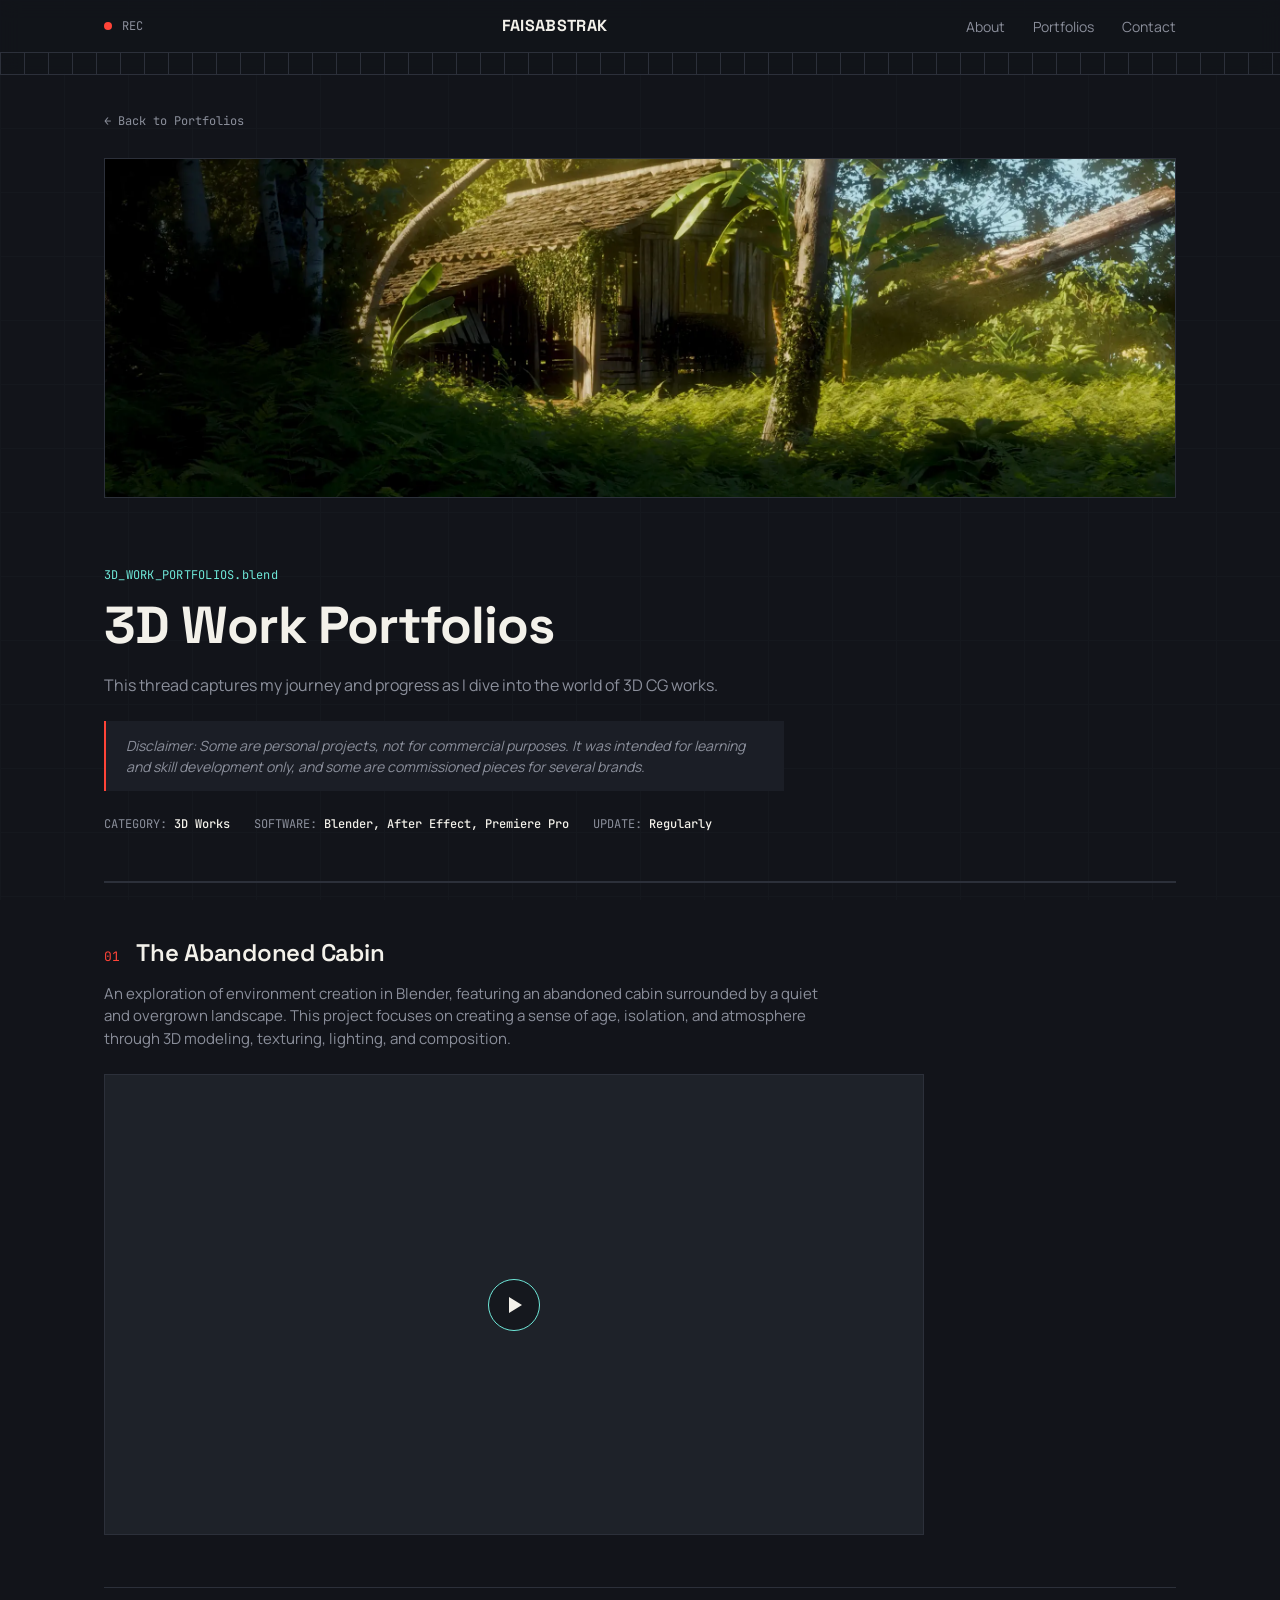
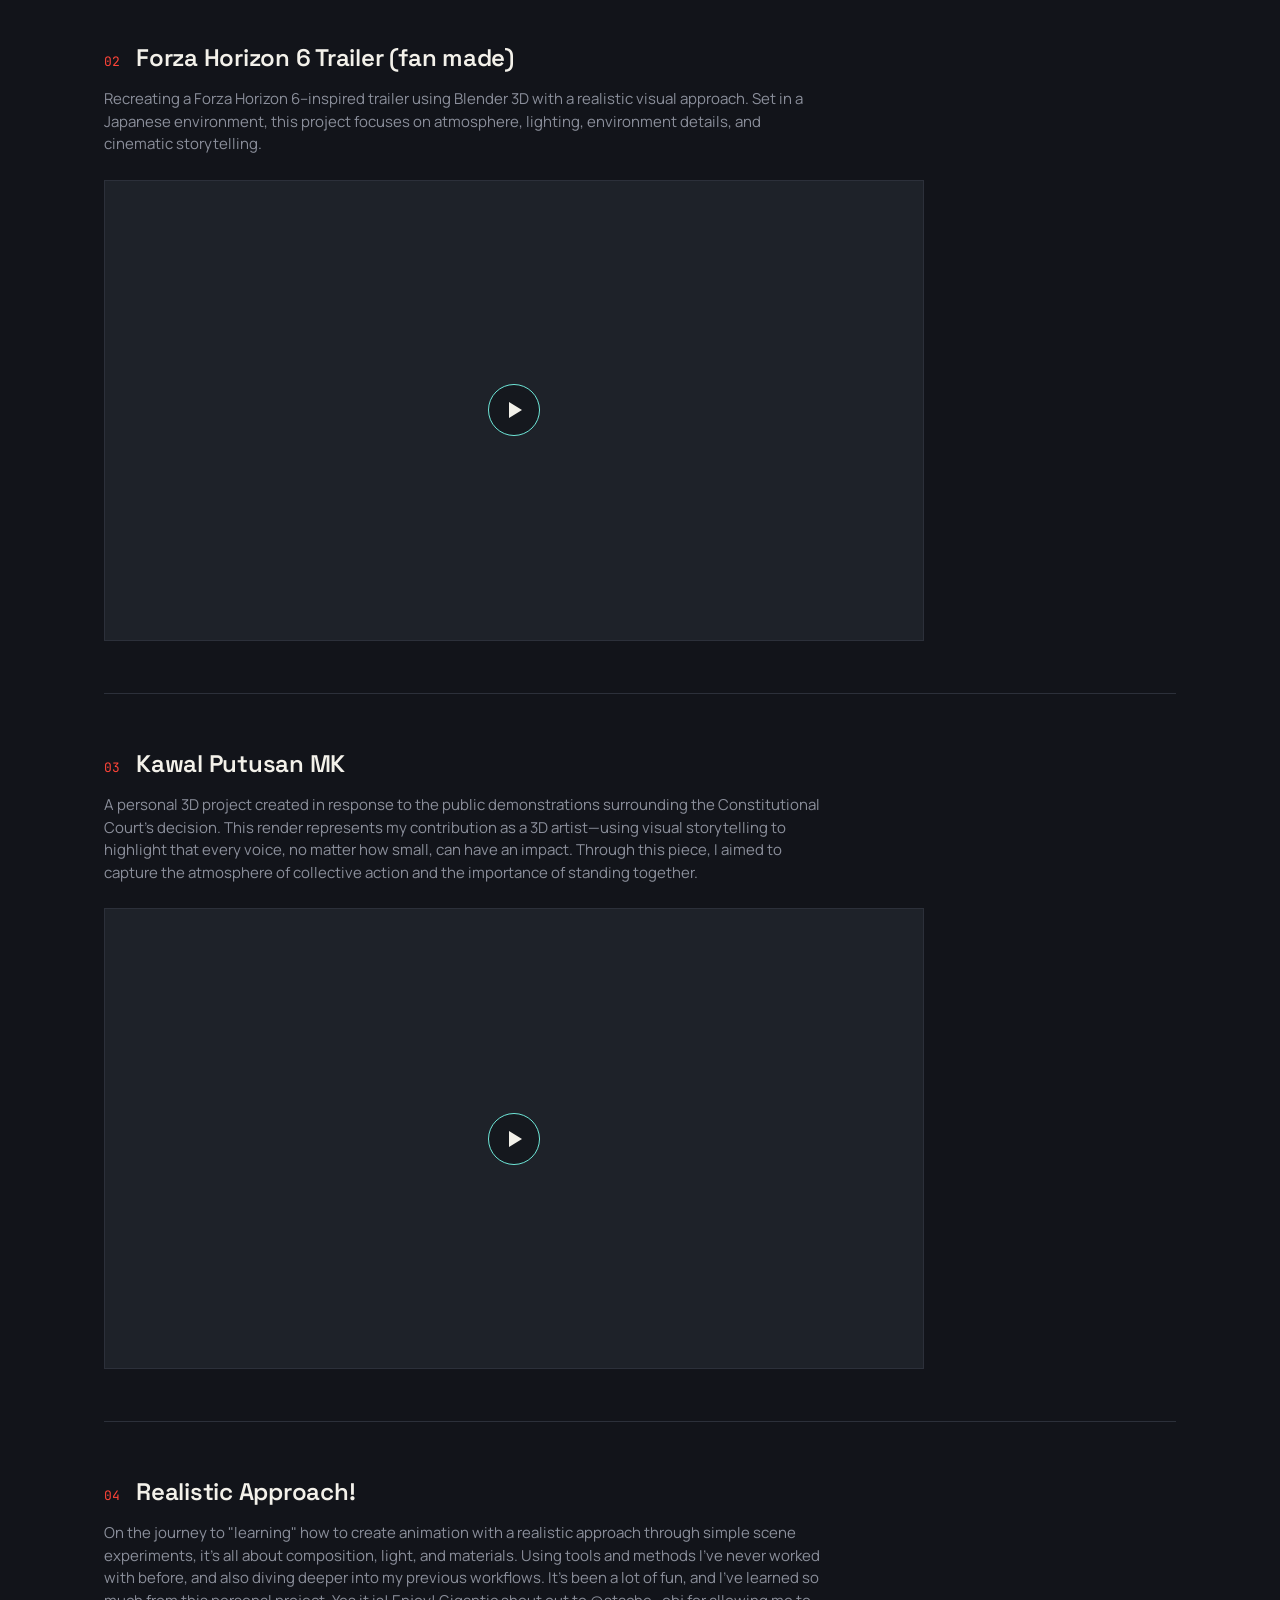
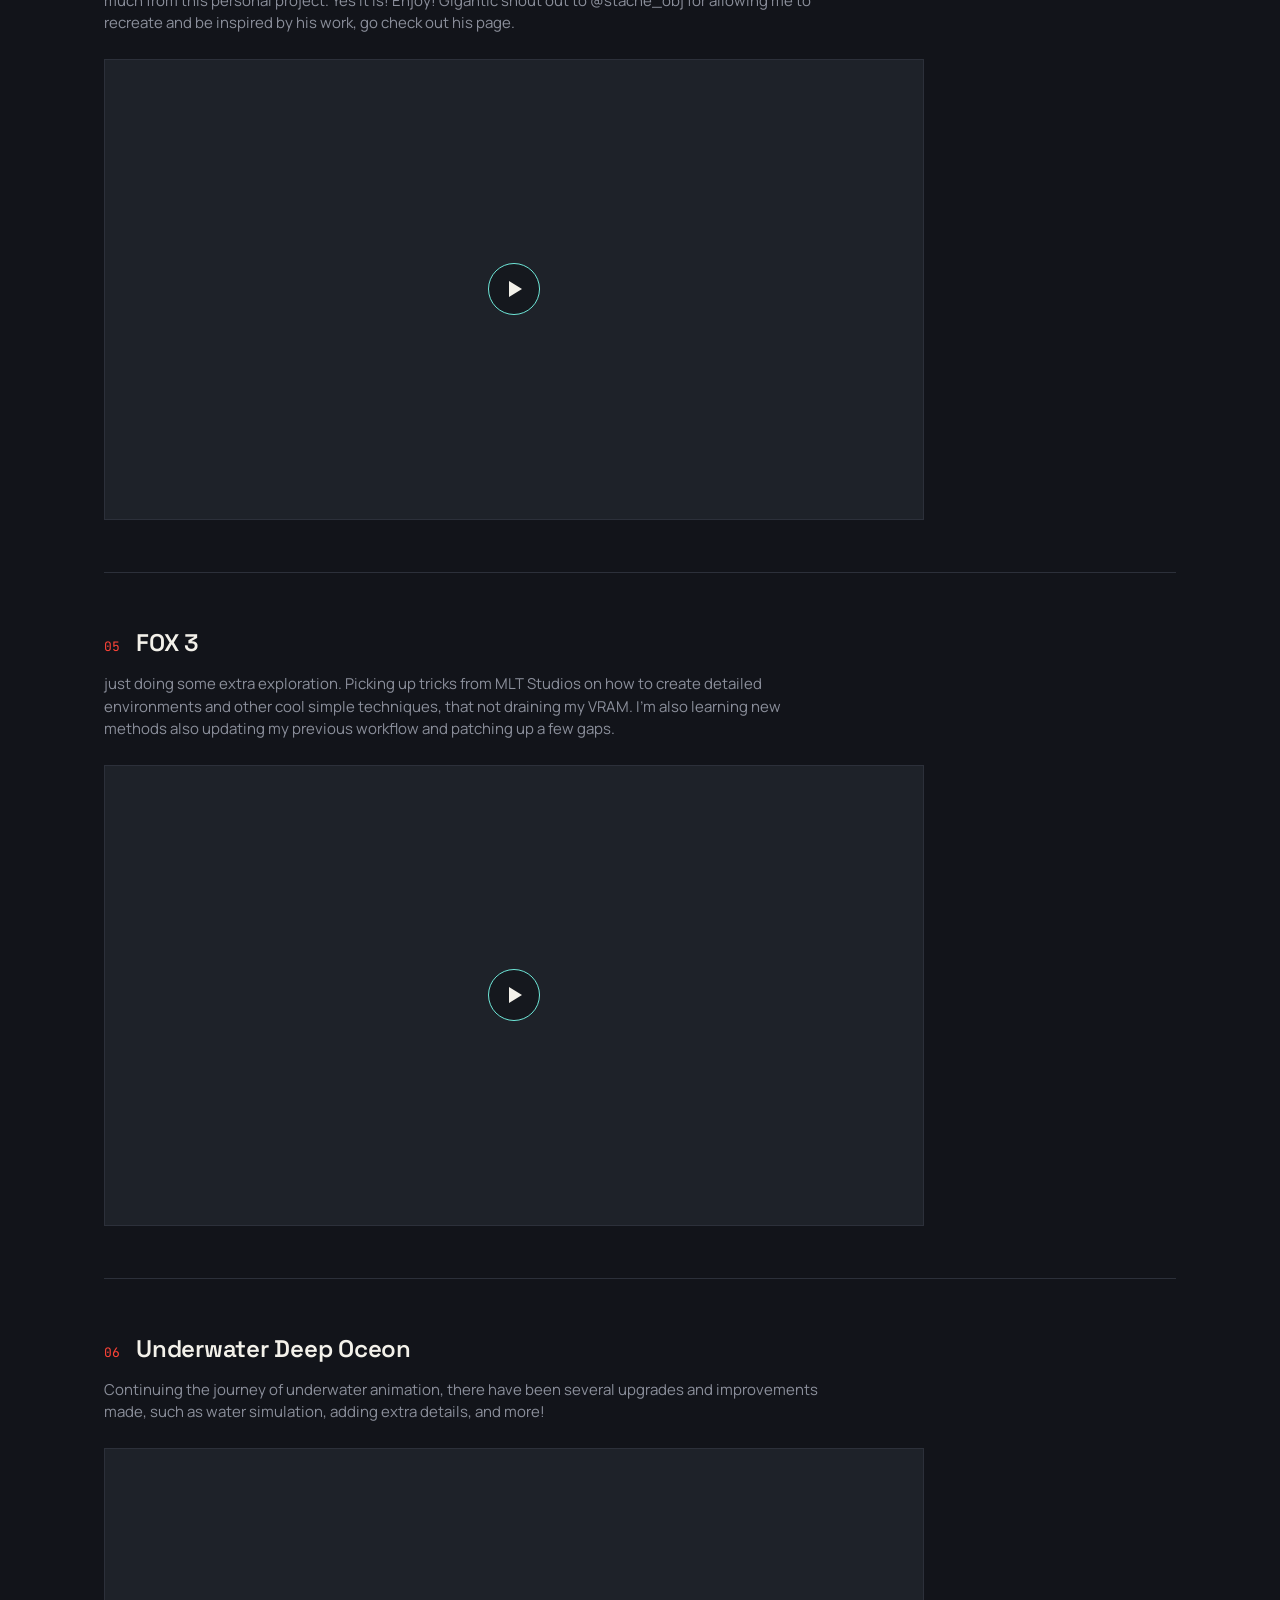
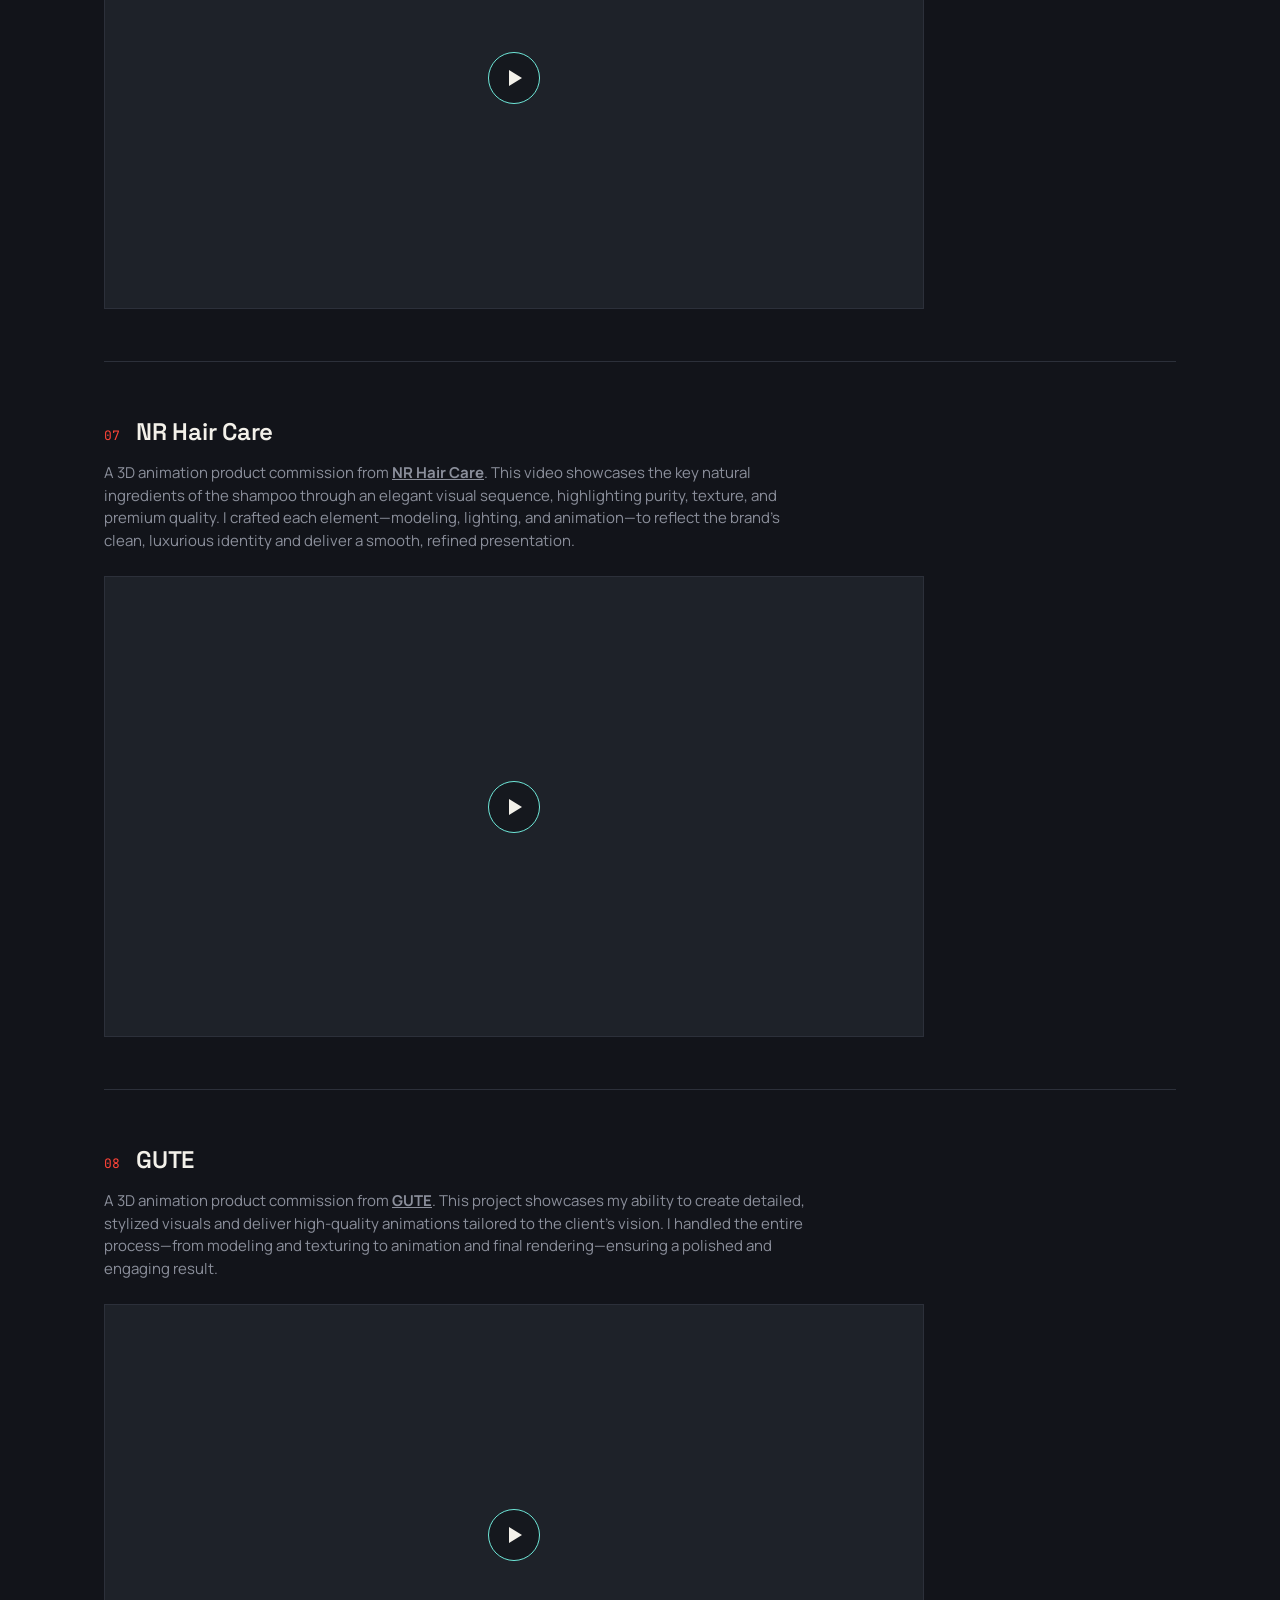
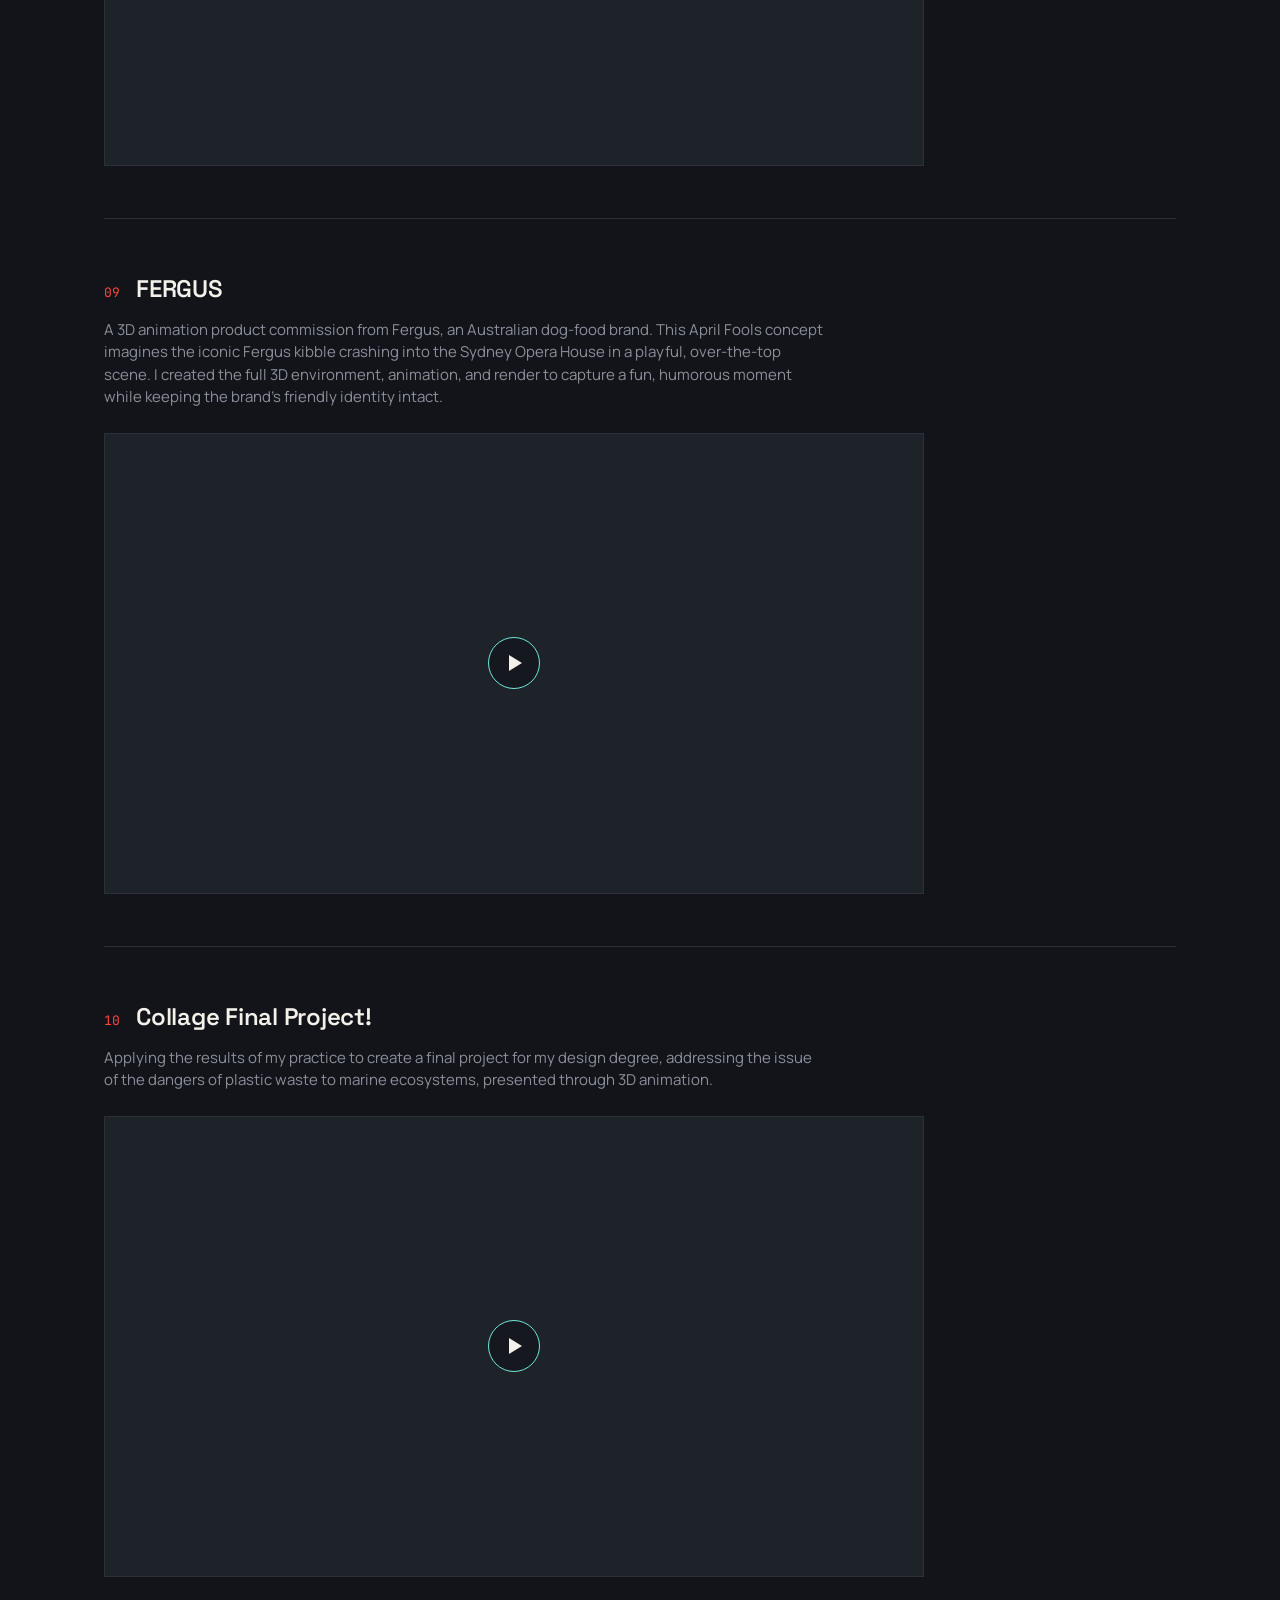
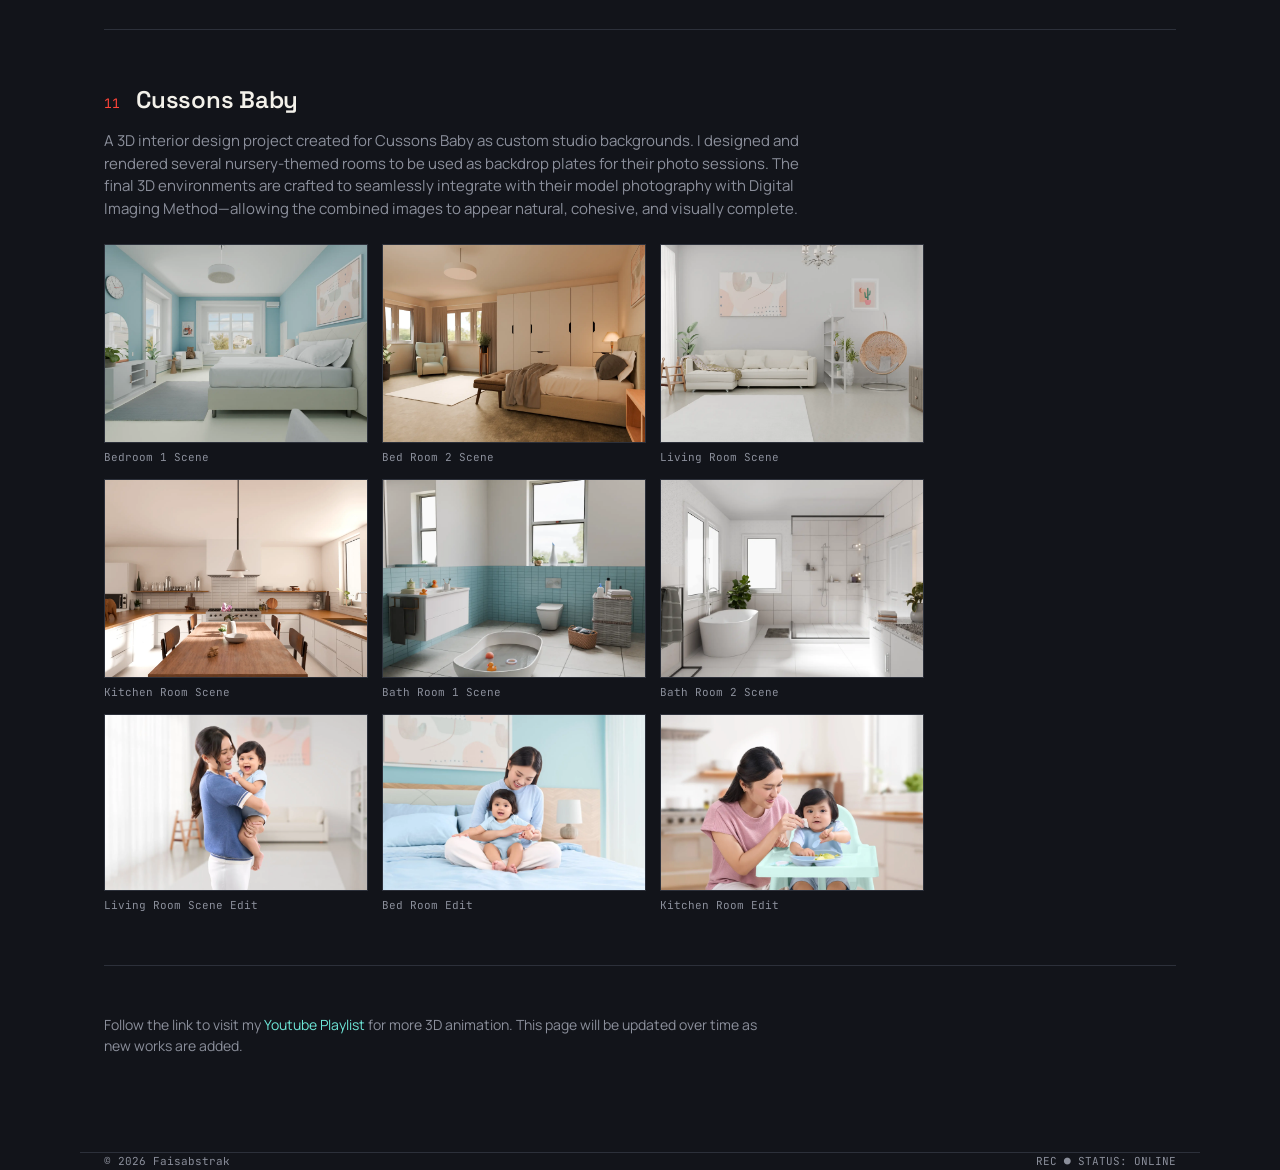
==== commit 421088bb: "additional edit" ====
--- a/3d-work-portfolios.html
+++ b/3d-work-portfolios.html
@@ -50,15 +50,15 @@
       learning and skill development only, and some are commissioned pieces for several brands.
     </div>
     <div class="article-meta-row">
-      <span>CATEGORY: <strong>3D Art</strong></span>
-      <span>SOFTWARE: <strong>Blender</strong></span>
+      <span>CATEGORY: <strong>3D Works</strong></span>
+      <span>SOFTWARE: <strong>Blender, After Effect, Premiere Pro</strong></span>
       <span>UPDATE: <strong>Regularly</strong></span>
     </div>
   </div>
 </section>
 
 
-<!-- =====   Video Section             ENTRY (video type) — duplicate this block for each video project               ===== -->
+<!-- =====   Video Section  & Galery Section   ENTRY (video type) — duplicate this block for each video project        ===== -->
 
 
 <section class="wrap">
--- a/styles.css
+++ b/styles.css
@@ -154,6 +154,35 @@
 .scene{
   width:140px;height:140px;
   perspective:600px;
+}
+.shape-stage{position:relative;width:140px;height:140px;}
+.shape-stage .scene{
+  position:absolute;top:0;left:0;
+  opacity:0;pointer-events:none;
+  transition:opacity .7s ease;
+}
+.shape-stage .scene.is-active{opacity:1;pointer-events:auto;}
+
+/* ---------- wireframe sphere (armillary rings), alternates with the cube ---------- */
+.sphere-shape{
+  width:100%;height:100%;position:relative;
+  transform-style:preserve-3d;
+  animation:spin 20s linear infinite;
+}
+.sphere-shape .ring{
+  position:absolute;inset:0;
+  border-radius:50%;
+  border:1px solid var(--accent-2);
+  background:rgba(110,231,216,.03);
+}
+.sphere-shape .ring-1{transform:rotateY(0deg);}
+.sphere-shape .ring-2{transform:rotateY(60deg);}
+.sphere-shape .ring-3{transform:rotateY(120deg);}
+.sphere-shape .ring-4{transform:rotateX(90deg);}
+
+@media (prefers-reduced-motion: reduce){
+  .sphere-shape{animation:none; transform:rotateX(-20deg) rotateY(-35deg);}
+  .shape-stage .scene{transition:opacity .1s linear;}
 }
 .cube{
   width:100%;height:100%;position:relative;
@@ -310,6 +339,7 @@
 
   /* shrink the wireframe cube so it stays inside its box while rotating */
   .scene{width:100px;height:100px;}
+  .shape-stage{width:100px;height:100px;}
   .cube .face{width:100px;height:100px;}
   .face.front{transform:translateZ(50px);}
   .face.back{transform:translateZ(-50px) rotateY(180deg);}
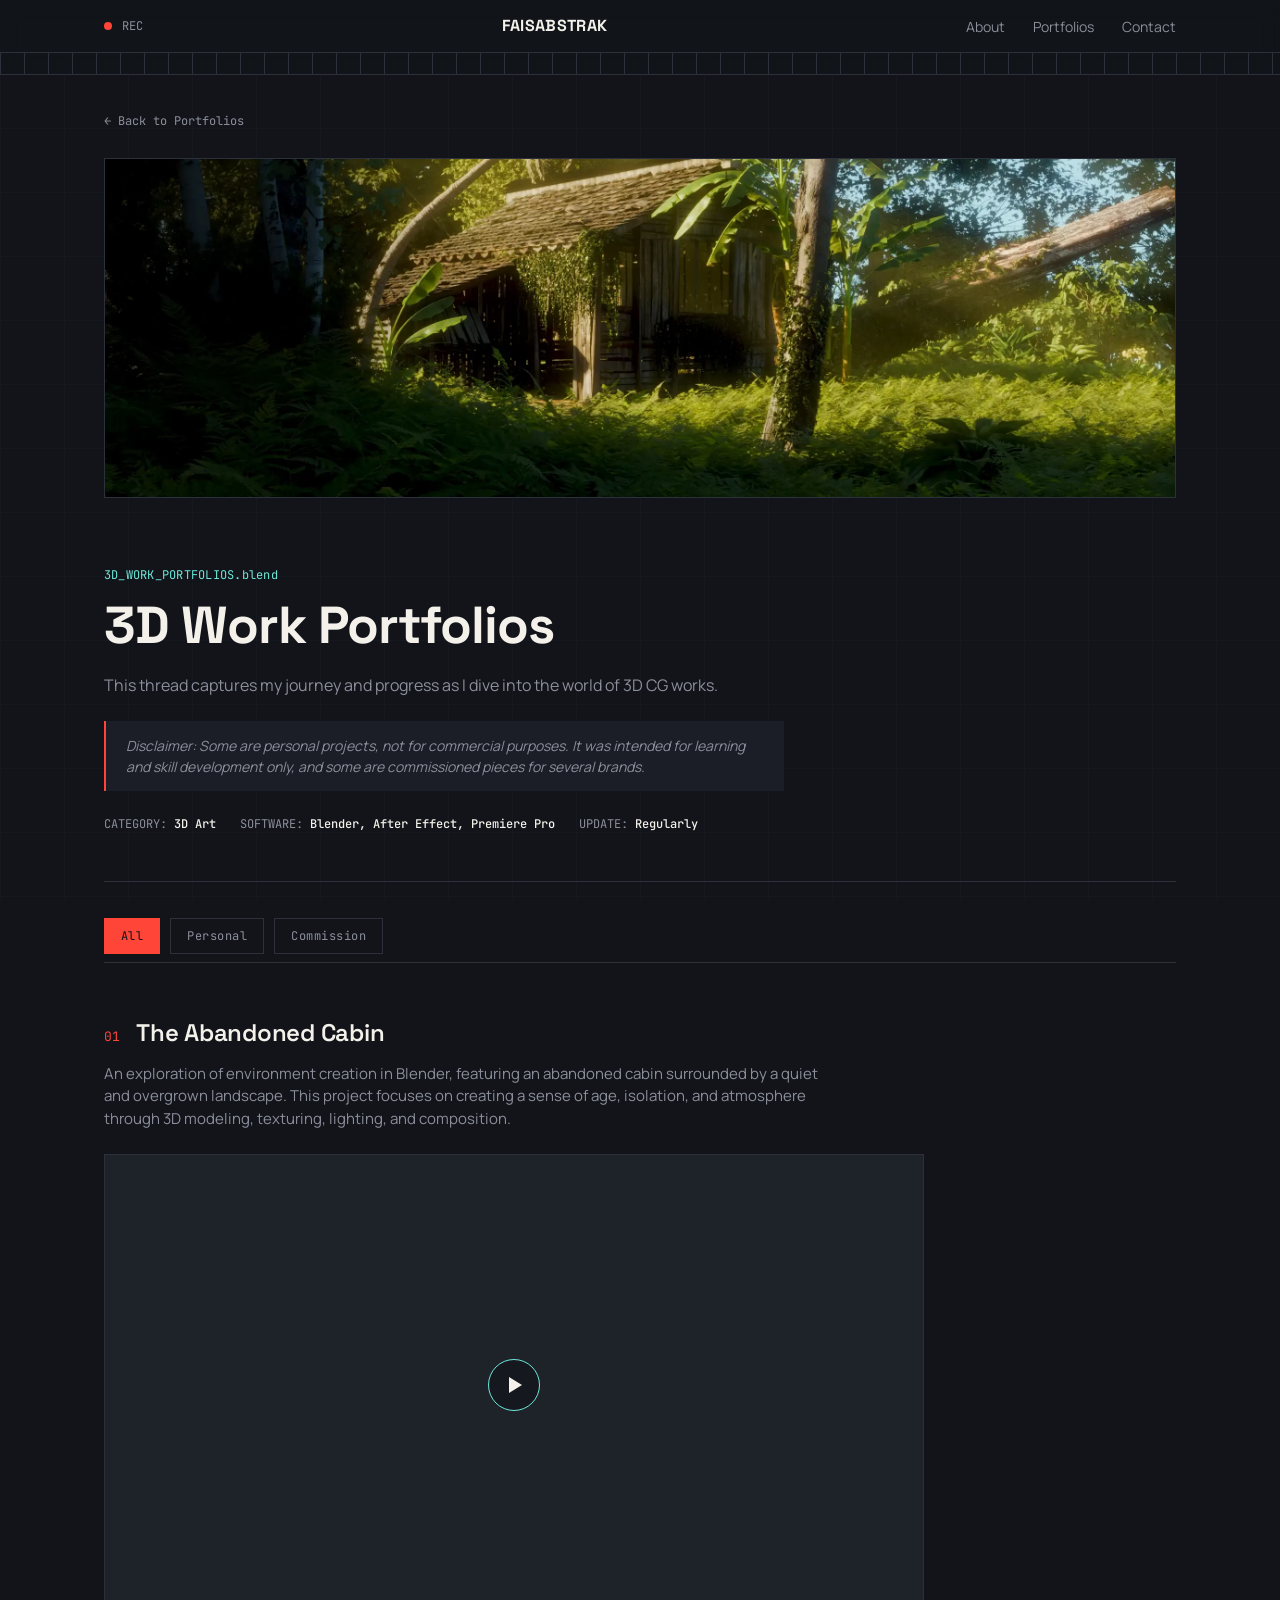
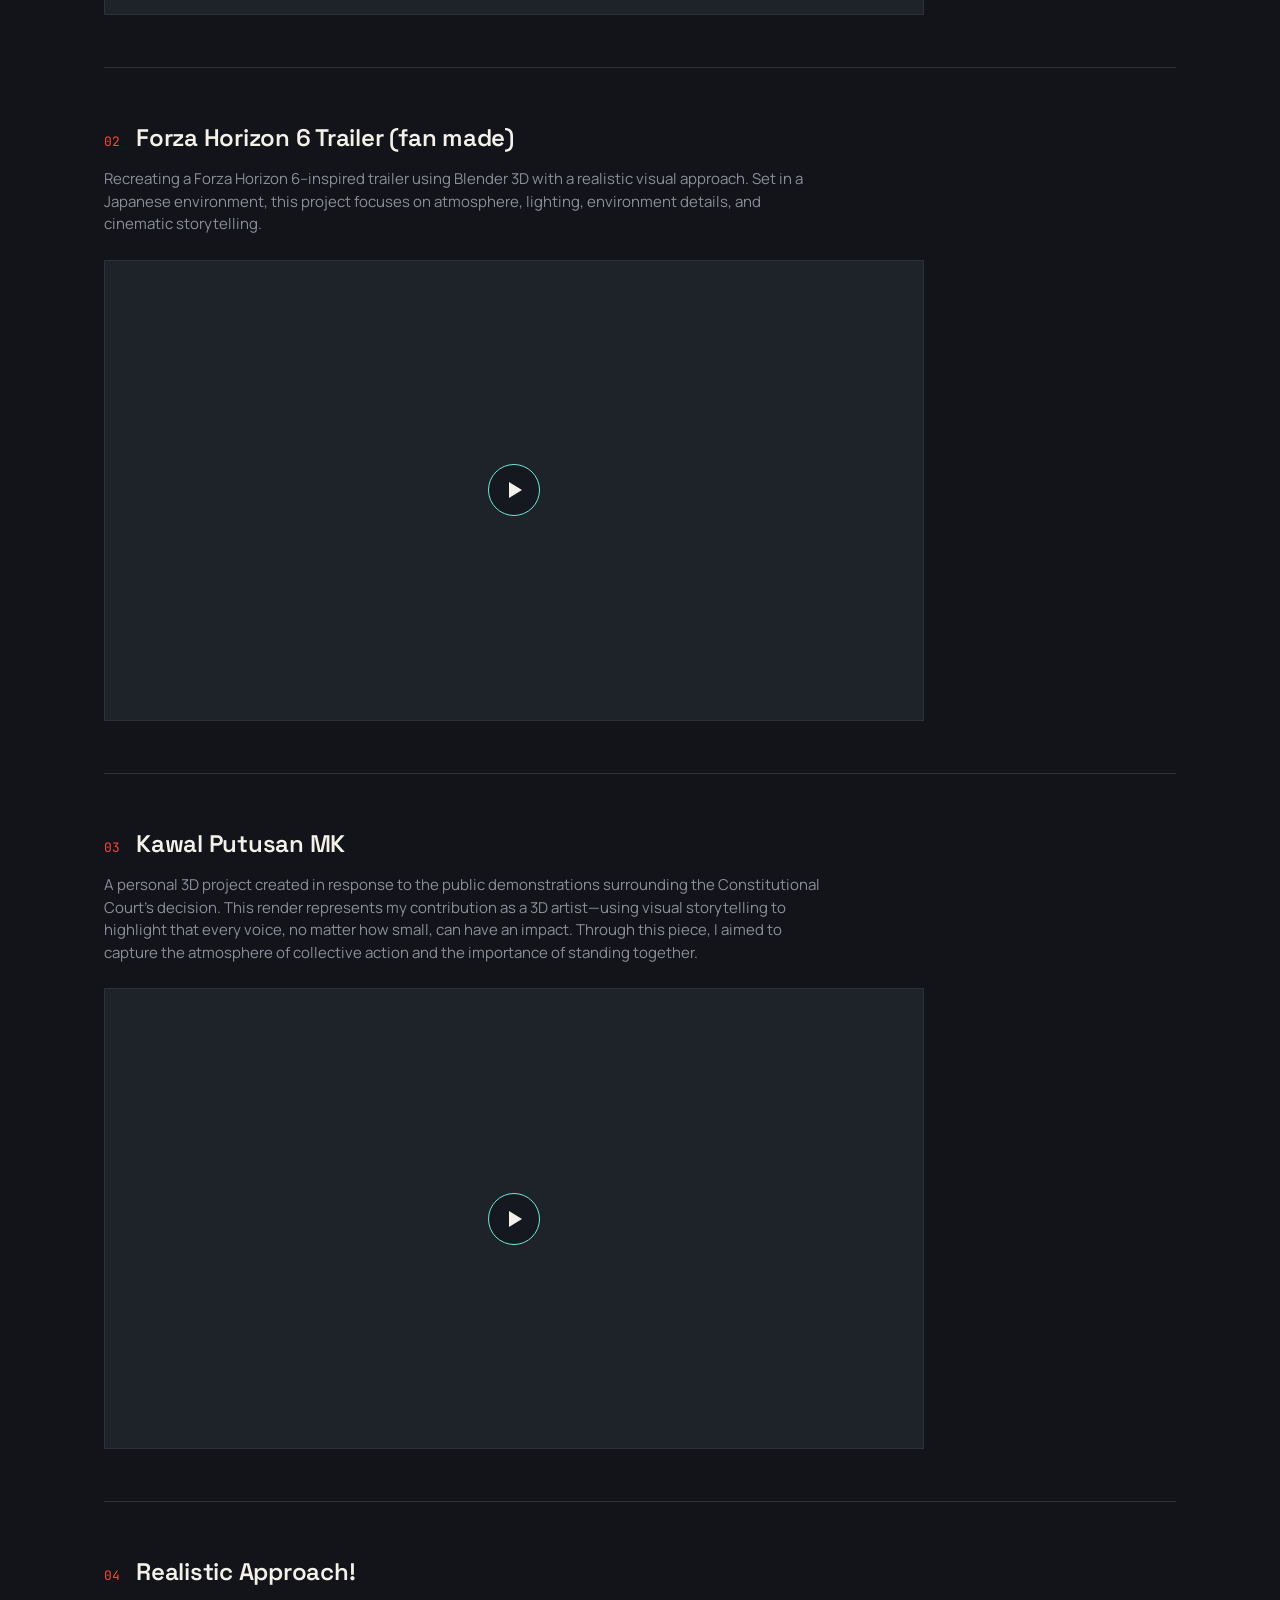
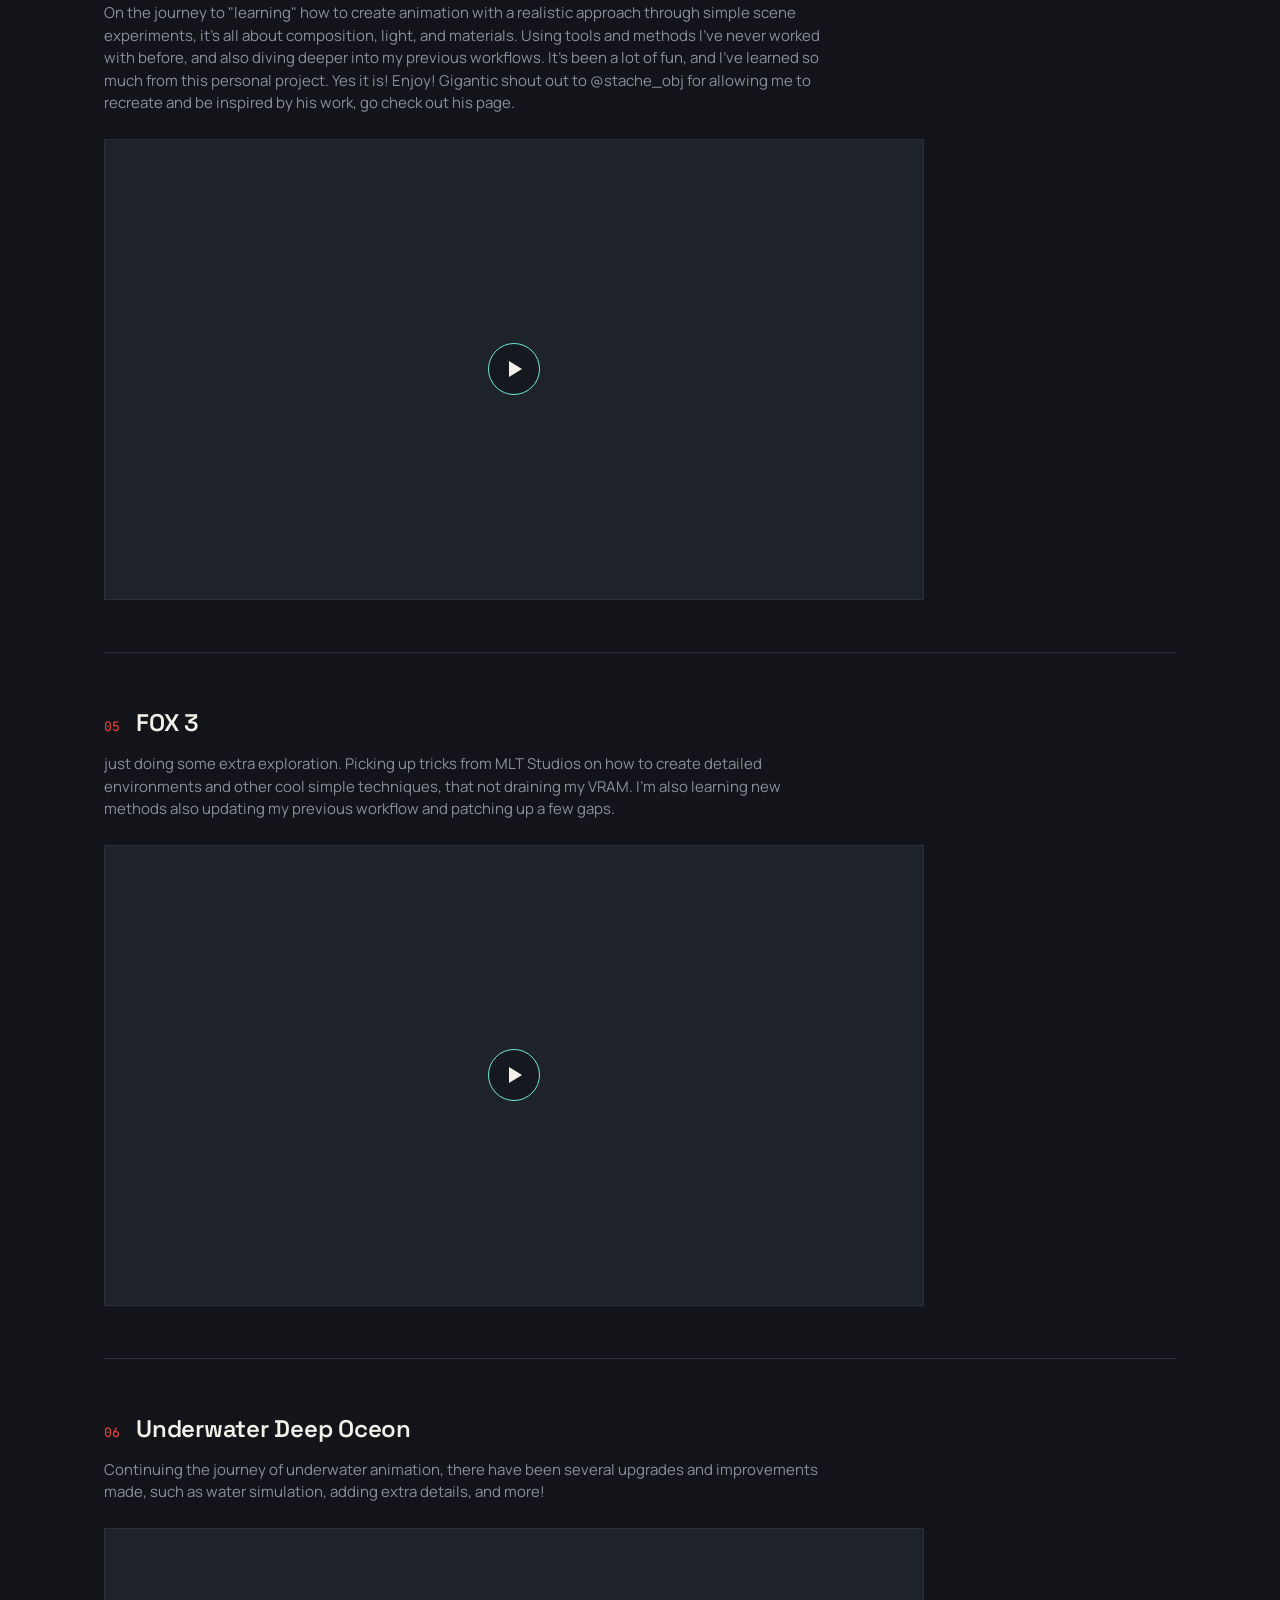
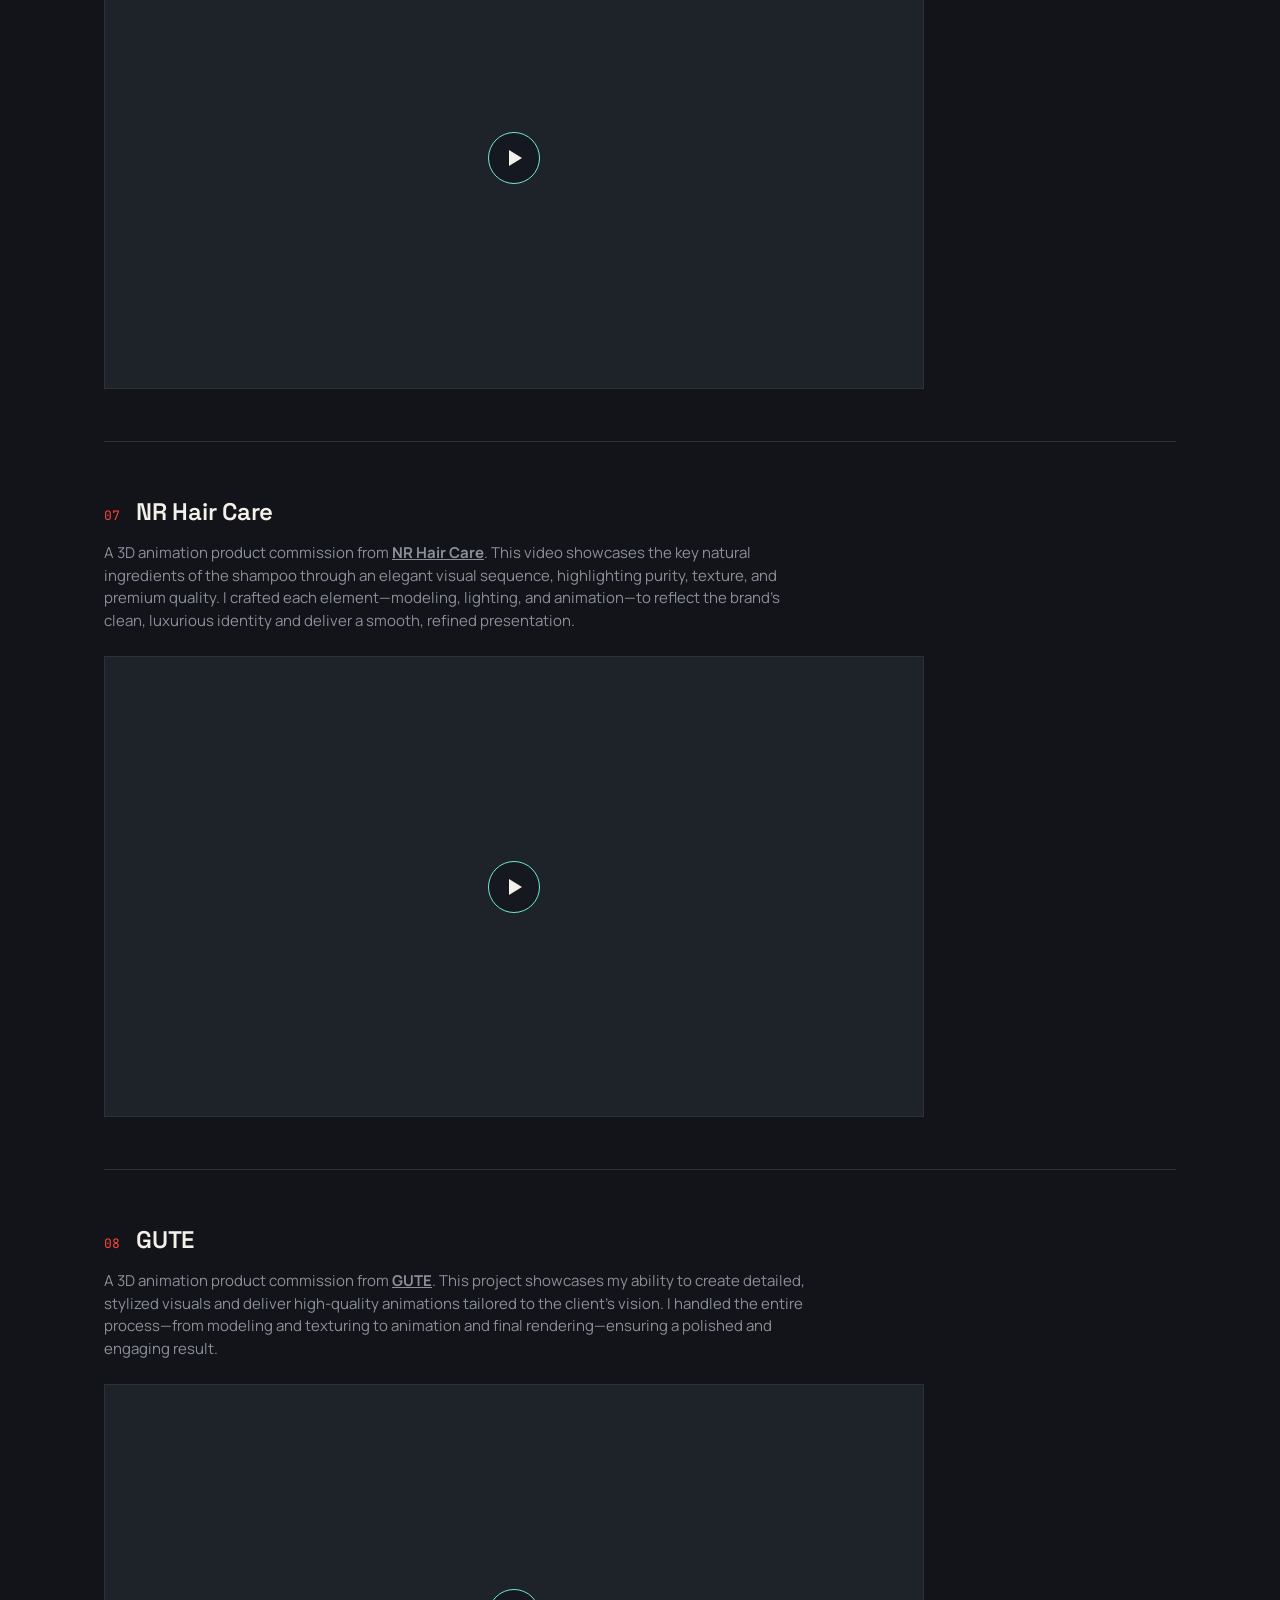
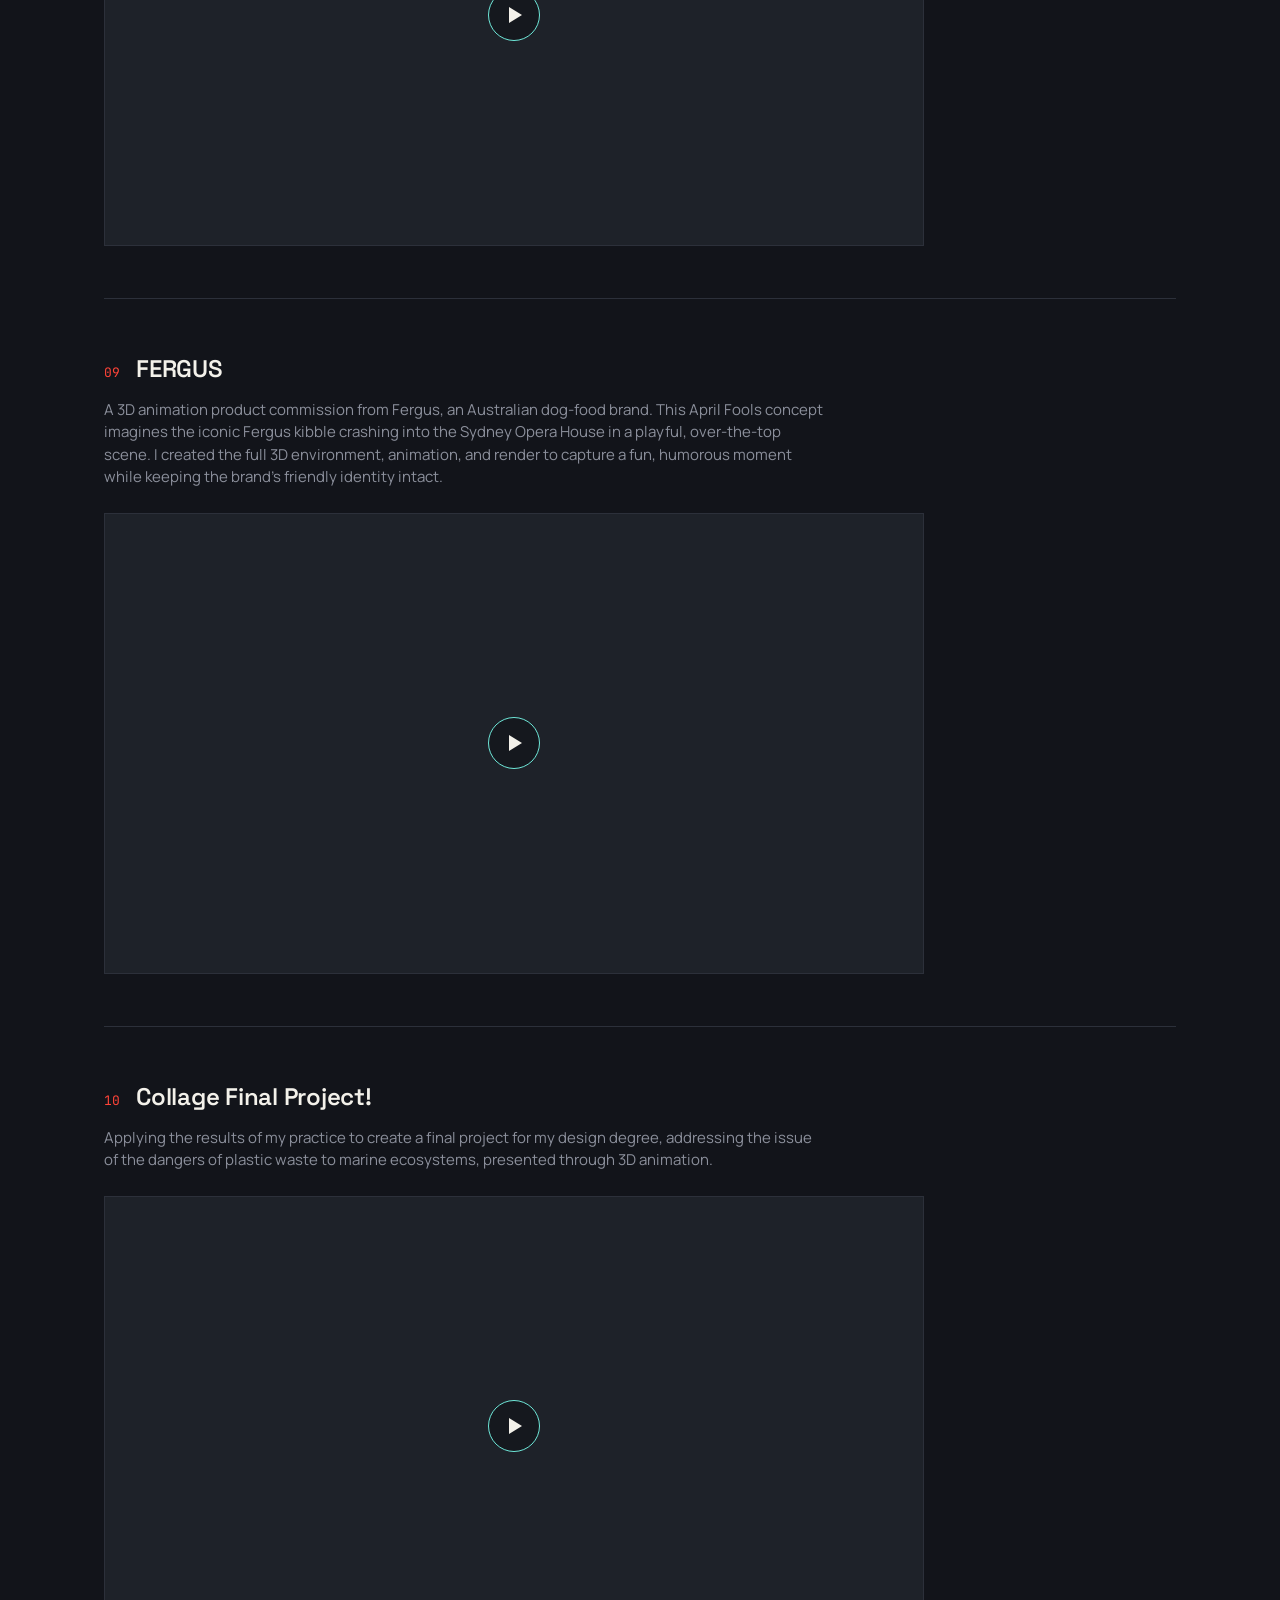
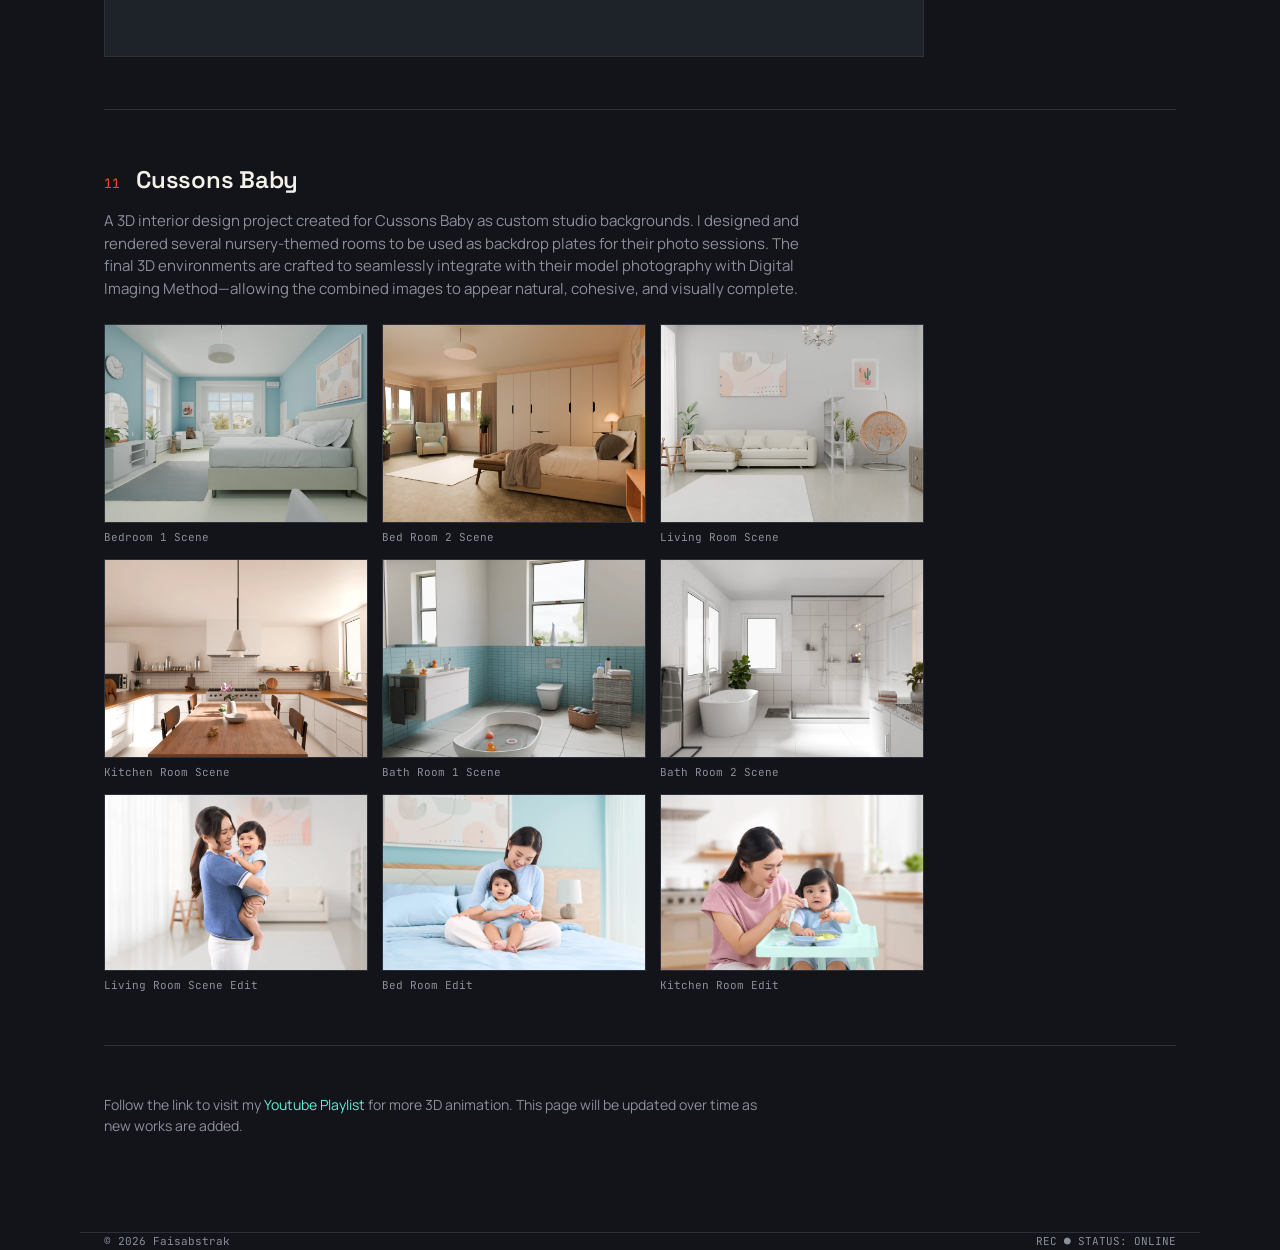
==== commit eb1c52b6: "add category feature" ====
--- a/3d-work-portfolios.html
+++ b/3d-work-portfolios.html
@@ -28,7 +28,6 @@
     </nav>
   </div>
   <div class="ruler"></div>
-  <div class="scroll-progress"></div>
 </header>
 
 <section class="wrap">
@@ -50,7 +49,7 @@
       learning and skill development only, and some are commissioned pieces for several brands.
     </div>
     <div class="article-meta-row">
-      <span>CATEGORY: <strong>3D Works</strong></span>
+      <span>CATEGORY: <strong>3D Art</strong></span>
       <span>SOFTWARE: <strong>Blender, After Effect, Premiere Pro</strong></span>
       <span>UPDATE: <strong>Regularly</strong></span>
     </div>
@@ -58,14 +57,19 @@
 </section>
 
 
-<!-- =====   Video Section  & Galery Section   ENTRY (video type) — duplicate this block for each video project        ===== -->
+<!-- =====   Video Section             ENTRY (video type) — duplicate this block for each video project               ===== -->
 
 
 <section class="wrap">
+  <div class="filter-bar">
+    <button class="filter-btn is-active" data-filter="all">All</button>
+    <button class="filter-btn" data-filter="personal">Personal</button>
+    <button class="filter-btn" data-filter="commission">Commission</button>
+  </div>
   <div class="entries">
 
     <!-- ===== ENTRY (video type) — duplicate this block for each video project ===== -->
-    <div class="entry">
+    <div class="entry" data-category="personal">
       <div class="entry-head">
         <span class="entry-index">01</span>
         <h2 class="entry-title">The Abandoned Cabin</h2>
@@ -83,7 +87,7 @@
     </div>
 
     <!-- ===== ENTRY (video type) ===== -->
-    <div class="entry">
+    <div class="entry" data-category="personal">
       <div class="entry-head">
         <span class="entry-index">02</span>
         <h2 class="entry-title">Forza Horizon 6 Trailer (fan made)</h2>
@@ -101,7 +105,7 @@
     </div>
 
  <!-- ===== ENTRY (video type) ===== -->
-    <div class="entry">
+    <div class="entry" data-category="personal">
       <div class="entry-head">
         <span class="entry-index">03</span>
         <h2 class="entry-title">Kawal Putusan MK</h2>
@@ -119,7 +123,7 @@
     </div>
 
  <!-- ===== ENTRY (video type) ===== -->
-    <div class="entry">
+    <div class="entry" data-category="personal">
       <div class="entry-head">
         <span class="entry-index">04</span>
         <h2 class="entry-title">Realistic Approach!</h2>
@@ -138,7 +142,7 @@
     </div>
 
  <!-- ===== ENTRY (video type) ===== -->
-    <div class="entry">
+    <div class="entry" data-category="personal">
       <div class="entry-head">
         <span class="entry-index">05</span>
         <h2 class="entry-title">FOX 3</h2>
@@ -156,7 +160,7 @@
     </div>
 
  <!-- ===== ENTRY (video type) ===== -->
-    <div class="entry">
+    <div class="entry" data-category="personal">
       <div class="entry-head">
         <span class="entry-index">06</span>
         <h2 class="entry-title">Underwater Deep Oceon</h2>
@@ -173,7 +177,7 @@
     </div>
 
  <!-- ===== ENTRY (video type) ===== -->
-    <div class="entry">
+    <div class="entry" data-category="commission">
       <div class="entry-head">
         <span class="entry-index">07</span>
         <h2 class="entry-title">NR Hair Care</h2>
@@ -192,7 +196,7 @@
     </div>
 
  <!-- ===== ENTRY (video type) ===== -->
-    <div class="entry">
+    <div class="entry" data-category="commission">
       <div class="entry-head">
         <span class="entry-index">08</span>
         <h2 class="entry-title">GUTE</h2>
@@ -211,7 +215,7 @@
     </div>
 
  <!-- ===== ENTRY (video type) ===== -->
-    <div class="entry">
+    <div class="entry" data-category="commission">
       <div class="entry-head">
         <span class="entry-index">09</span>
         <h2 class="entry-title">FERGUS</h2>
@@ -230,7 +234,7 @@
     </div>
 
 <!-- ===== ENTRY (video type) ===== -->
-    <div class="entry">
+    <div class="entry" data-category="personal">
       <div class="entry-head">
         <span class="entry-index">10</span>
         <h2 class="entry-title">Collage Final Project!</h2>
@@ -247,7 +251,7 @@
     </div>
 
     <!-- ===== ENTRY (image-gallery type) — for non-video projects like interior renders =====-->
-    <div class="entry">
+    <div class="entry" data-category="commission">
       <div class="entry-head">
         <span class="entry-index">11</span>
         <h2 class="entry-title">Cussons Baby</h2>
--- a/styles.css
+++ b/styles.css
@@ -483,12 +483,32 @@
   .back-to-top{transition:opacity .1s linear;}
 }
 
-/* ---------- #3 Fade-in on scroll for article entries ---------- */
+/* ---------- Entry category filter ---------- */
+.filter-bar{
+  display:flex;gap:10px;flex-wrap:wrap;
+  padding-top:36px;margin-bottom:8px;
+}
+.filter-btn{
+  font-family:var(--mono);font-size:12px;letter-spacing:.04em;
+  color:var(--muted);background:transparent;
+  border:1px solid var(--line);padding:9px 16px;
+  cursor:pointer;transition:border-color .2s ease, color .2s ease, background .2s ease;
+}
+.filter-btn:hover{border-color:var(--accent-2);color:var(--accent-2);}
+.filter-btn.is-active{
+  border-color:var(--accent);color:var(--bg);
+  background:var(--accent);
+}
+
 .entry{
   opacity:0;transform:translateY(24px);
-  transition:opacity .6s ease, transform .6s ease;
+  transition:opacity .6s ease, transform .6s ease,
+             max-height .35s ease, padding .35s ease, border-color .35s ease;
 }
 .entry.in-view{opacity:1;transform:translateY(0);}
+.entry.is-filtered-out{
+  display:none;
+}
 @media (prefers-reduced-motion: reduce){
   .entry{opacity:1;transform:none;transition:none;}
 }
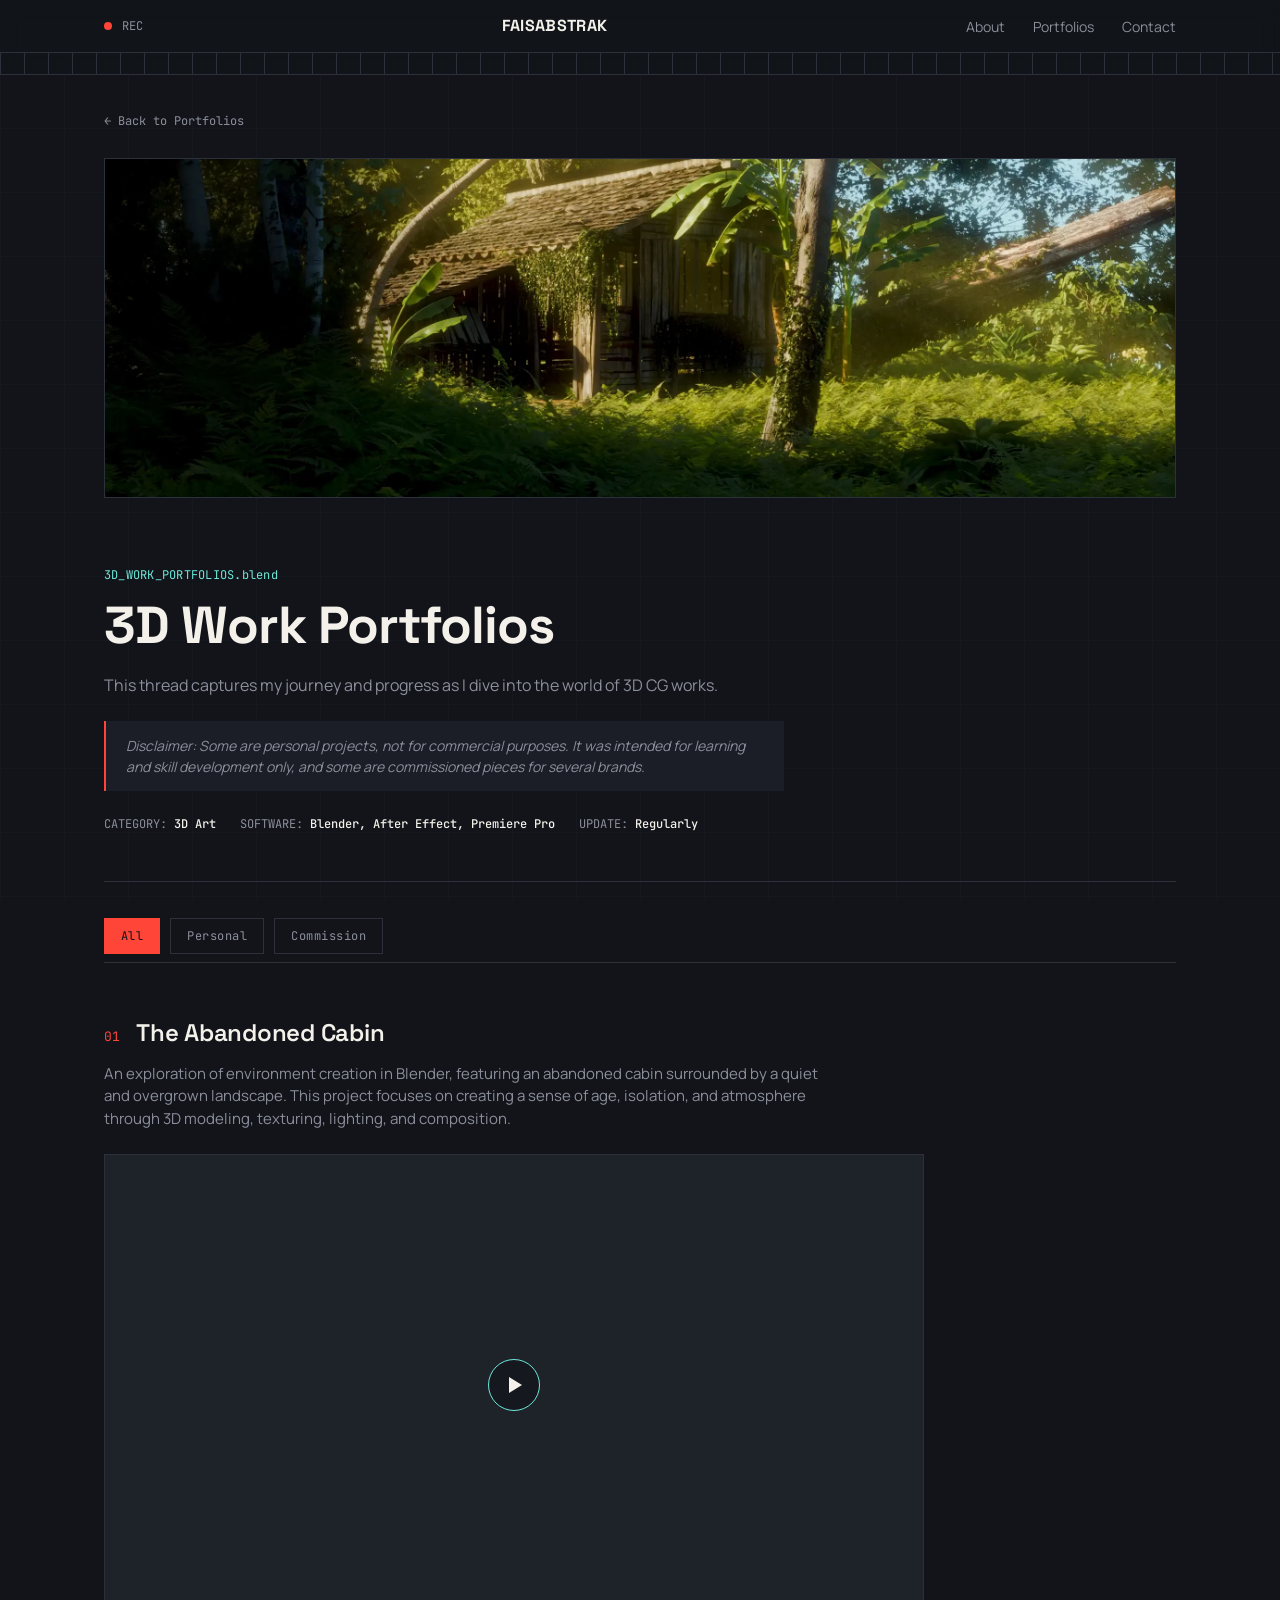
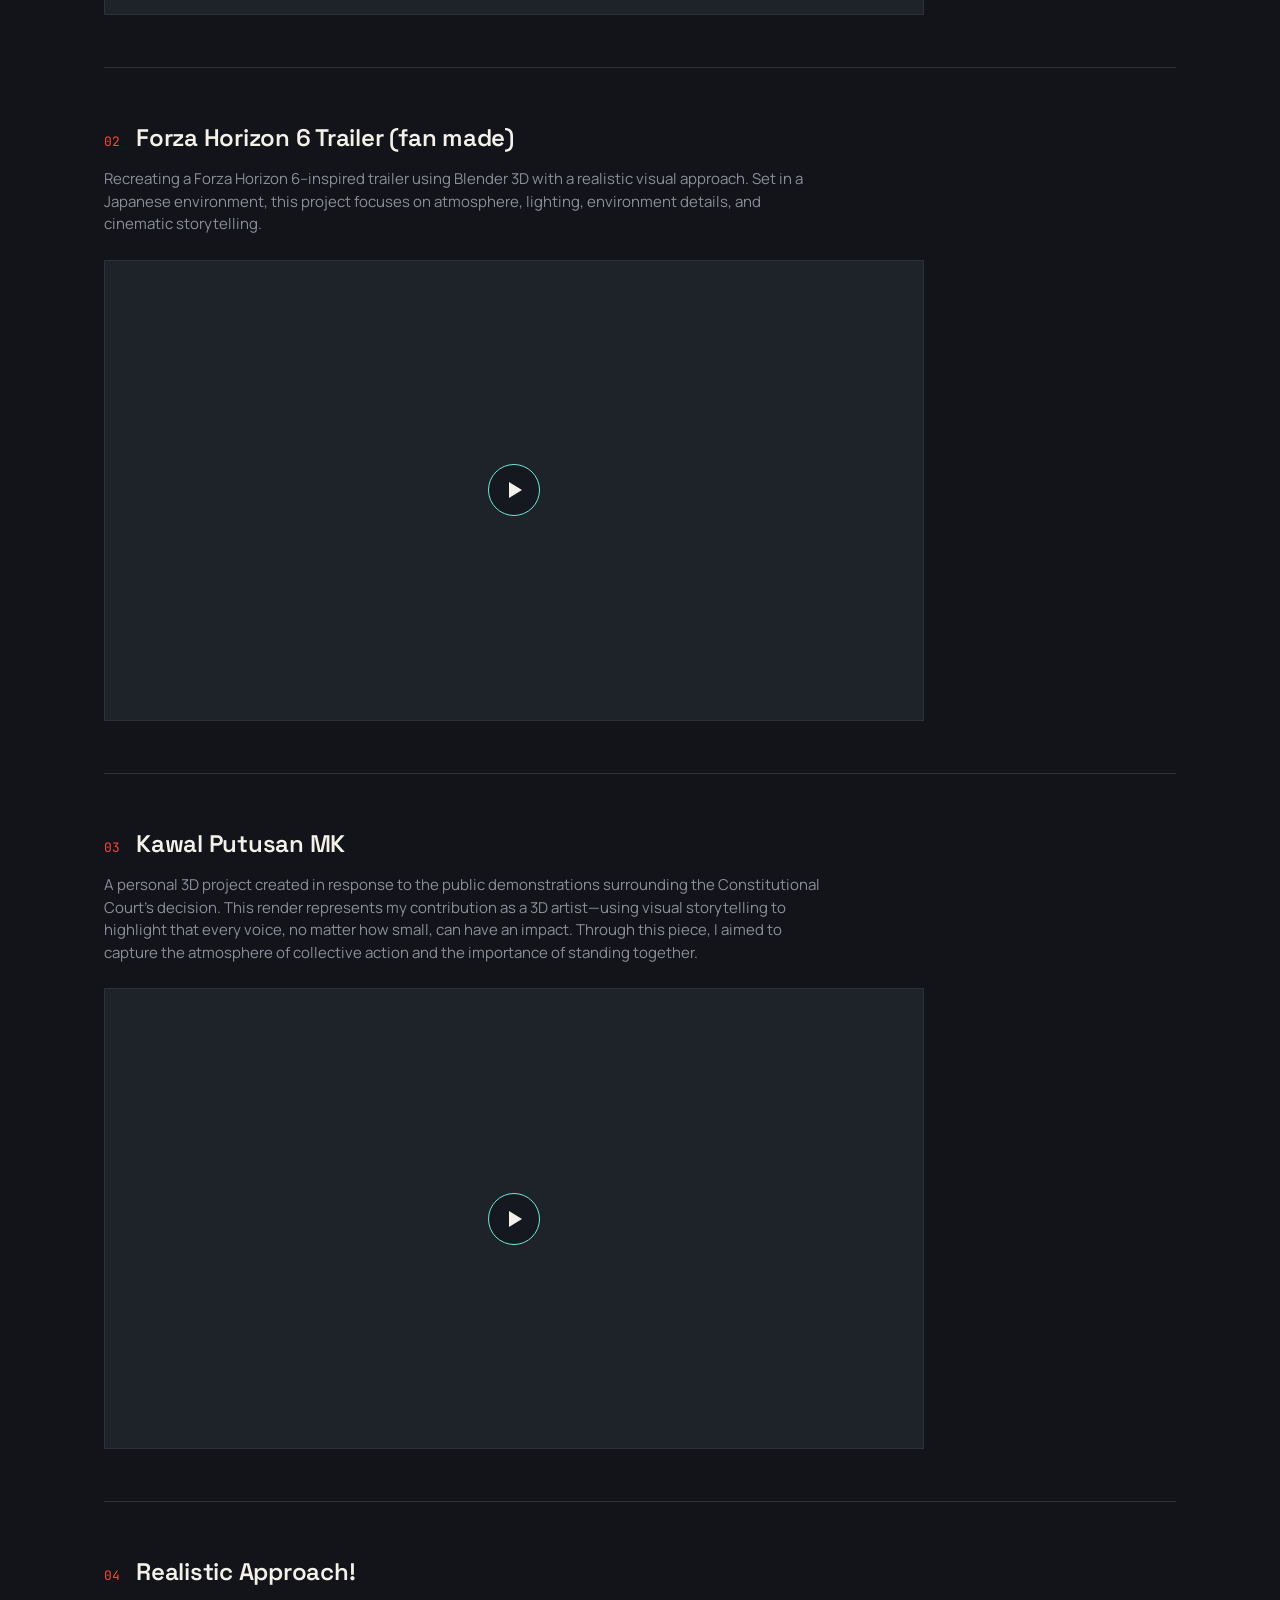
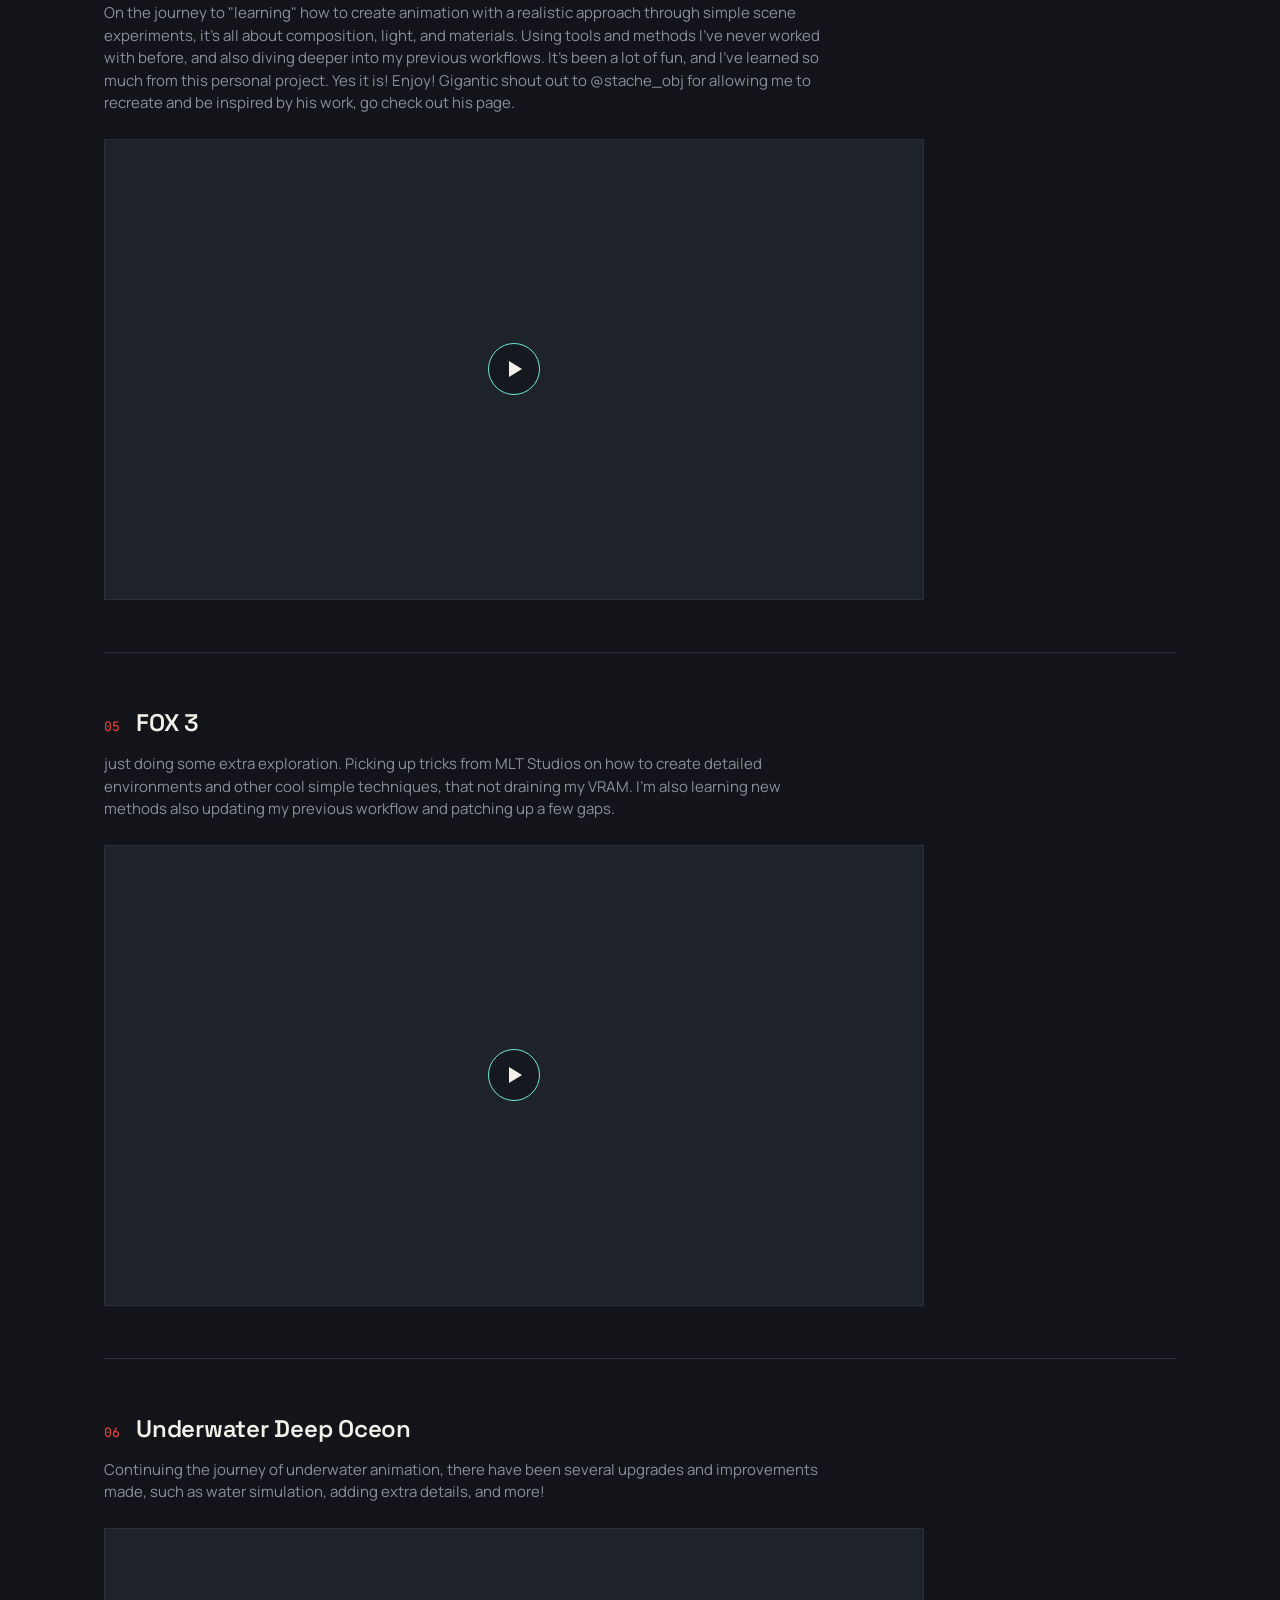
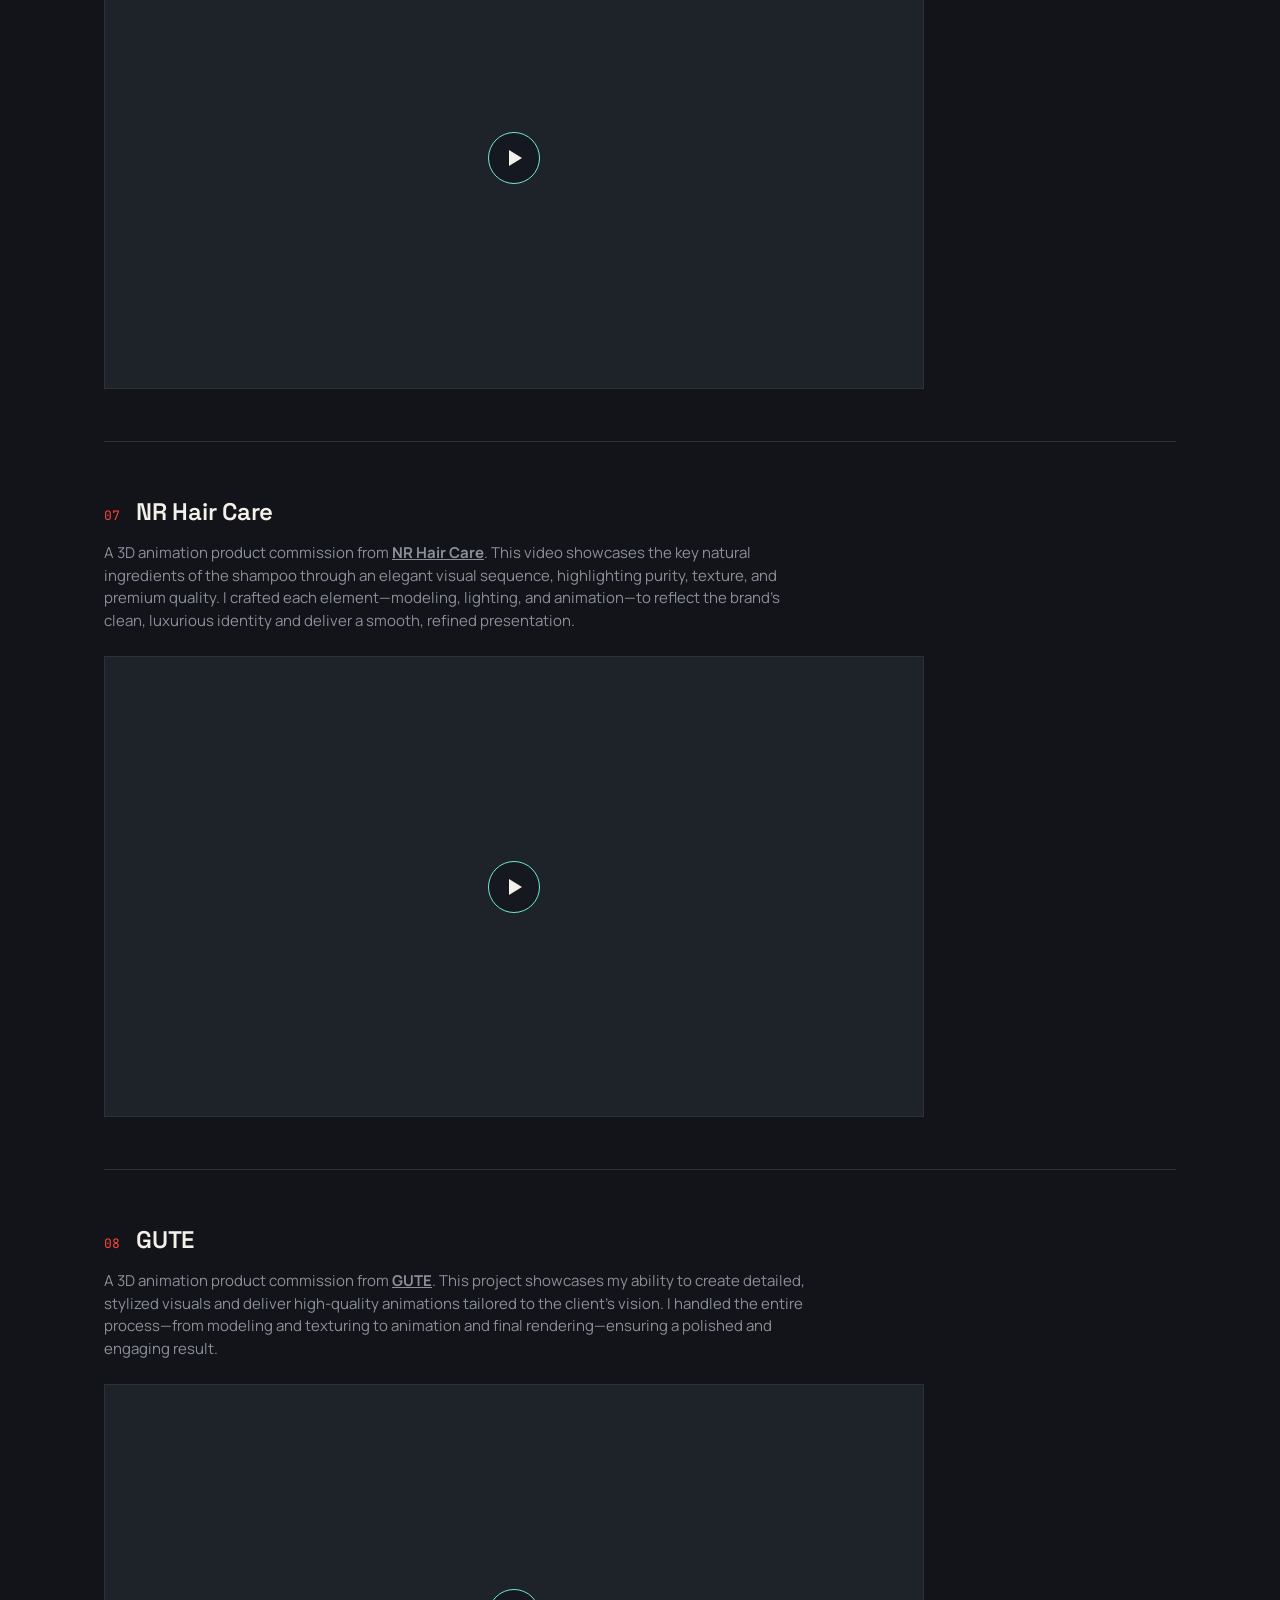
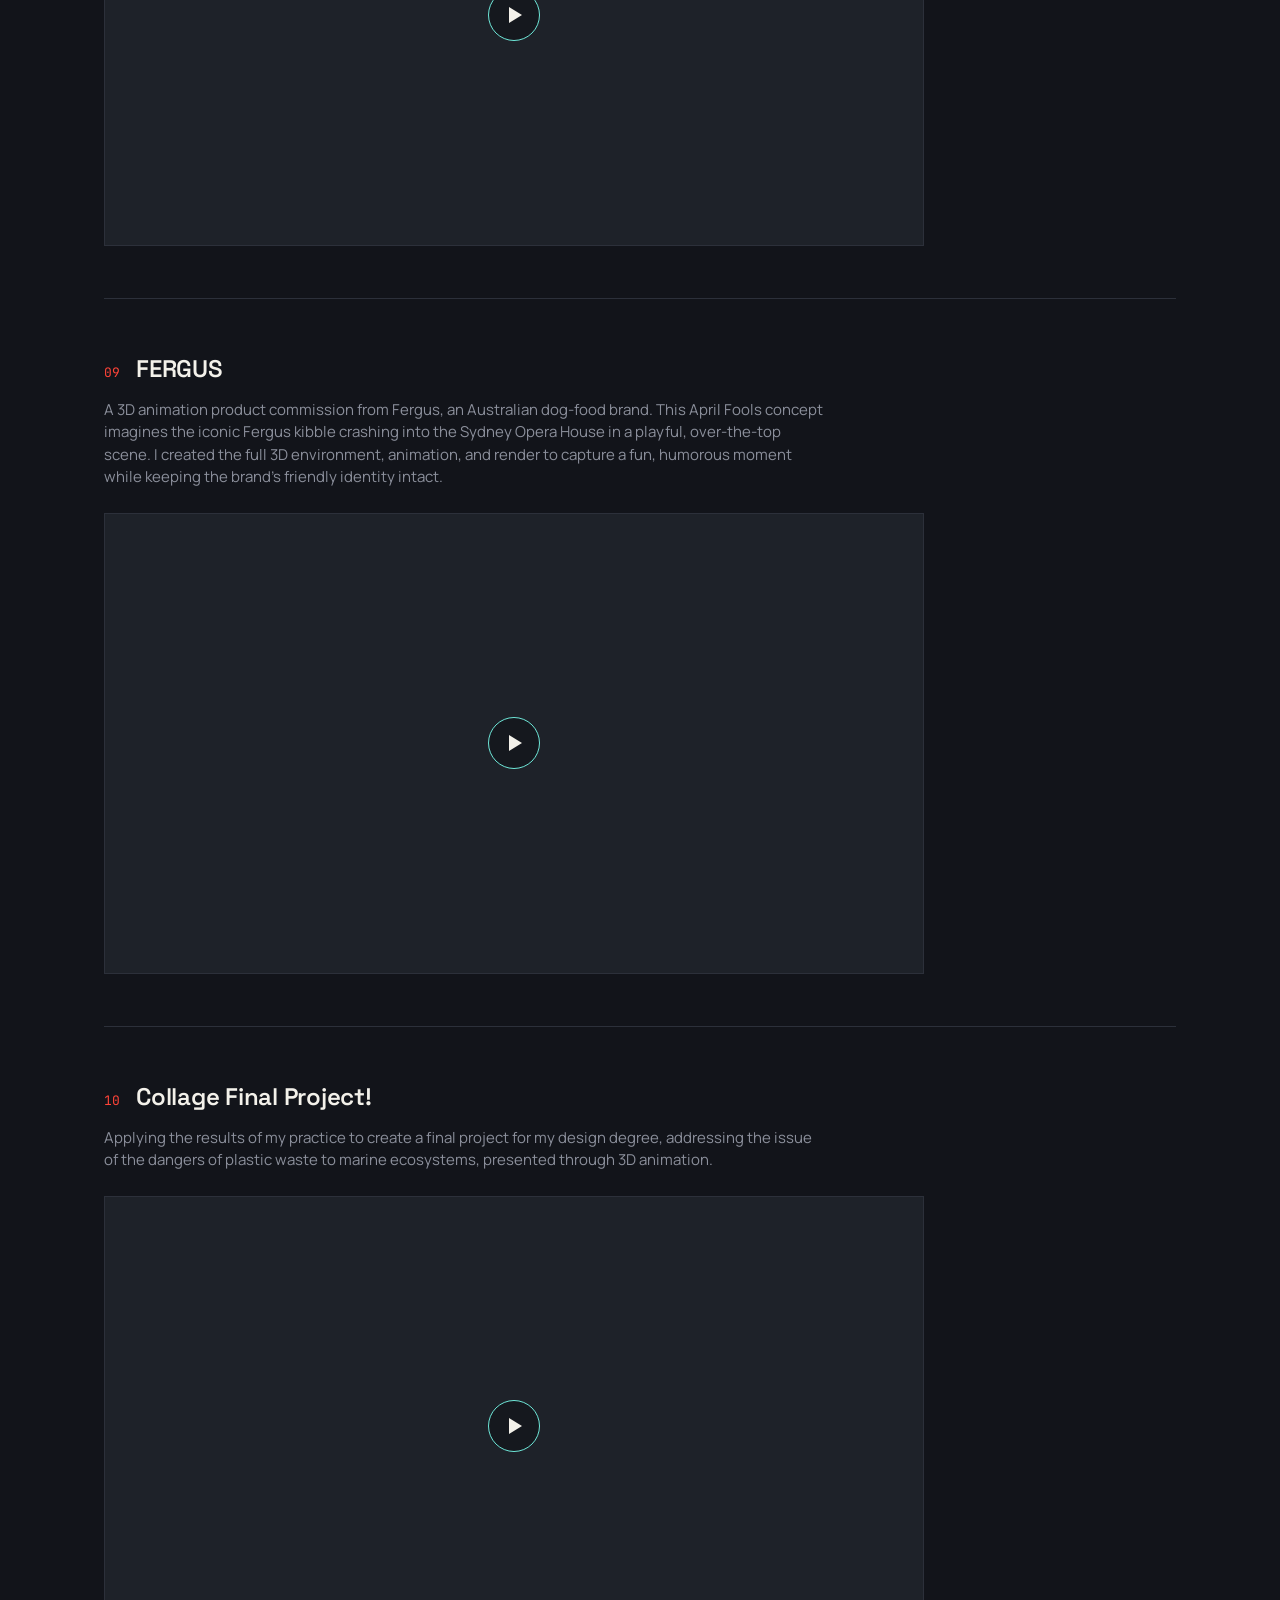
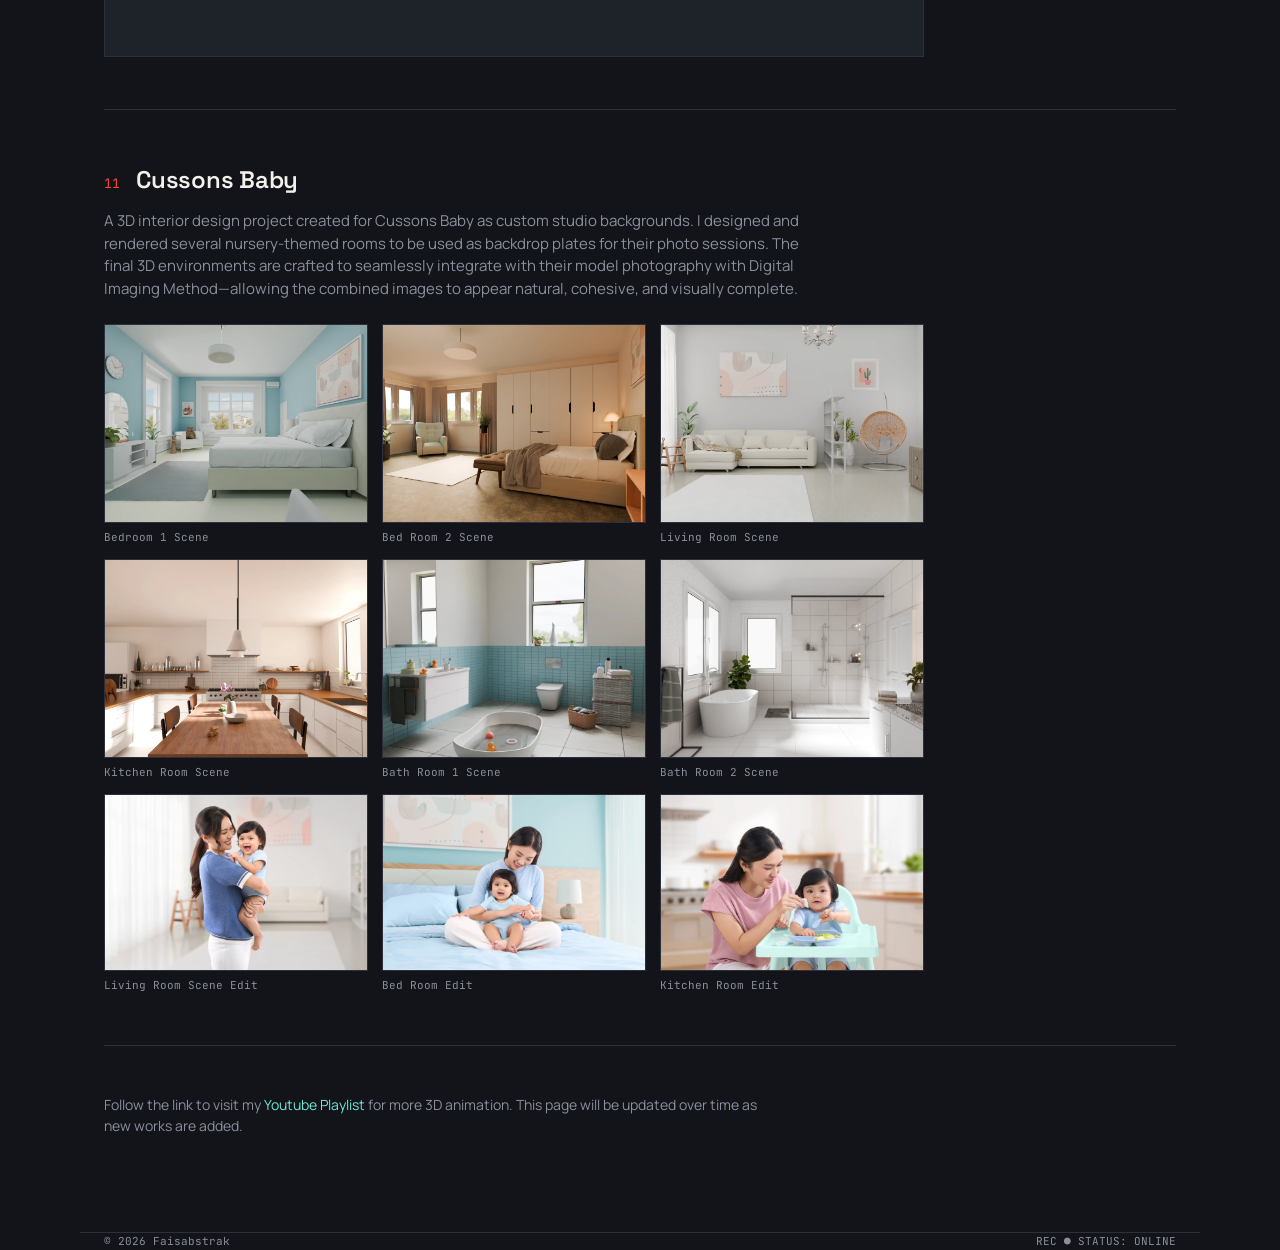
==== commit d621a41f: "padding and tittle edit" ====
--- a/3d-work-portfolios.html
+++ b/3d-work-portfolios.html
@@ -3,7 +3,7 @@
 <head>
 <meta charset="UTF-8">
 <meta name="viewport" content="width=device-width, initial-scale=1.0">
-<title>3D Work Portfolios — Faisabstrak</title>
+<title>3D Work Portfolios</title>
 <link rel="icon" type="image/png" href="images\favicon.ico">
 <link rel="preconnect" href="https://fonts.googleapis.com">
 <link rel="preconnect" href="https://fonts.gstatic.com" crossorigin>
@@ -79,11 +79,7 @@
         This project focuses on creating a sense of age, isolation, and atmosphere through 3D modeling,
         texturing, lighting, and composition.
       </p>
-      <div class="entry-media">
-        <div class="video-facade" data-video-id="PPynwVZg6VQ">
-          <div class="play-btn"></div>
-        </div>
-      </div>
+      <div class="entry-media" data-video-id="PPynwVZg6VQ"></div>
     </div>
 
     <!-- ===== ENTRY (video type) ===== -->
@@ -97,11 +93,7 @@
         Set in a Japanese environment, this project focuses on atmosphere, lighting, environment details,
         and cinematic storytelling.
       </p>
-      <div class="entry-media">
-        <div class="video-facade" data-video-id="AmHydgq_BJ4">
-          <div class="play-btn"></div>
-        </div>
-      </div>
+      <div class="entry-media" data-video-id="AmHydgq_BJ4"></div>
     </div>
 
  <!-- ===== ENTRY (video type) ===== -->
@@ -115,11 +107,7 @@
         This render represents my contribution as a 3D artist—using visual storytelling to highlight that every voice, no matter how small, 
         can have an impact. Through this piece, I aimed to capture the atmosphere of collective action and the importance of standing together.
       </p>
-      <div class="entry-media">
-        <div class="video-facade" data-video-id="lCwT4OfaGXU">
-          <div class="play-btn"></div>
-        </div>
-      </div>
+      <div class="entry-media" data-video-id="lCwT4OfaGXU"></div>
     </div>
 
  <!-- ===== ENTRY (video type) ===== -->
@@ -134,11 +122,7 @@
         and also diving deeper into my previous workflows. It's been a lot of fun, and I've learned so much from this personal project. 
         Yes it is! Enjoy! Gigantic shout out to @stache_obj for allowing me to recreate and be inspired by his work, go check out his page.
       </p>
-      <div class="entry-media">
-        <div class="video-facade" data-video-id="xnpXBms4fBg">
-          <div class="play-btn"></div>
-        </div>
-      </div>
+      <div class="entry-media" data-video-id="xnpXBms4fBg"></div>
     </div>
 
  <!-- ===== ENTRY (video type) ===== -->
@@ -152,11 +136,7 @@
         and other cool simple techniques, that not draining my VRAM. I’m also learning new methods also updating my previous 
         workflow and patching up a few gaps.
       </p>
-      <div class="entry-media">
-        <div class="video-facade" data-video-id="kuf8NaJ9kQg">
-          <div class="play-btn"></div>
-        </div>
-      </div>
+      <div class="entry-media" data-video-id="kuf8NaJ9kQg"></div>
     </div>
 
  <!-- ===== ENTRY (video type) ===== -->
@@ -169,11 +149,7 @@
         Continuing the journey of underwater animation, 
         there have been several upgrades and improvements made, such as water simulation, adding extra details, and more!
       </p>
-      <div class="entry-media">
-        <div class="video-facade" data-video-id="aSDXdyYSQrQ">
-          <div class="play-btn"></div>
-        </div>
-      </div>
+      <div class="entry-media" data-video-id="aSDXdyYSQrQ"></div>
     </div>
 
  <!-- ===== ENTRY (video type) ===== -->
@@ -188,11 +164,7 @@
         highlighting purity, texture, and premium quality. I crafted each element—modeling, lighting, 
         and animation—to reflect the brand’s clean, luxurious identity and deliver a smooth, refined presentation.
       </p>
-      <div class="entry-media">
-        <div class="video-facade" data-video-id="0y03qmUph4s">
-          <div class="play-btn"></div>
-        </div>
-      </div>
+      <div class="entry-media" data-video-id="0y03qmUph4s"></div>
     </div>
 
  <!-- ===== ENTRY (video type) ===== -->
@@ -207,11 +179,7 @@
         and deliver high-quality animations tailored to the client’s vision. 
         I handled the entire process—from modeling and texturing to animation and final rendering—ensuring a polished and engaging result.
       </p>
-      <div class="entry-media">
-        <div class="video-facade" data-video-id="HpJdPfJNTJk">
-          <div class="play-btn"></div>
-        </div>
-      </div>
+      <div class="entry-media" data-video-id="HpJdPfJNTJk"></div>
     </div>
 
  <!-- ===== ENTRY (video type) ===== -->
@@ -226,11 +194,7 @@
         over-the-top scene. I created the full 3D environment, animation, and render to capture a fun,
         humorous moment while keeping the brand’s friendly identity intact.
       </p>
-      <div class="entry-media">
-        <div class="video-facade" data-video-id="7NR-jH-sjXU">
-          <div class="play-btn"></div>
-        </div>
-      </div>
+      <div class="entry-media" data-video-id="7NR-jH-sjXU"></div>
     </div>
 
 <!-- ===== ENTRY (video type) ===== -->
@@ -243,11 +207,7 @@
         Applying the results of my practice to create a final project for my design degree, 
         addressing the issue of the dangers of plastic waste to marine ecosystems, presented through 3D animation.
       </p>
-      <div class="entry-media">
-        <div class="video-facade" data-video-id="63rfx1qcyO4">
-          <div class="play-btn"></div>
-        </div>
-      </div>
+      <div class="entry-media" data-video-id="63rfx1qcyO4"></div>
     </div>
 
     <!-- ===== ENTRY (image-gallery type) — for non-video projects like interior renders =====-->
@@ -321,7 +281,7 @@
 </section>
 
 <footer class="wrap">
-  <span>© 2026 Faisabstrak</span>
+  <span>© <span id="copyright-year">2026</span> Faisabstrak</span>
   <span>REC ● STATUS: ONLINE</span>
 </footer>
 
--- a/styles.css
+++ b/styles.css
@@ -280,6 +280,7 @@
       "title title"
       "desc  desc";
     row-gap:6px;
+    padding:16px 4px;
   }
   .clip-index{grid-area:index;}
   .clip-arrow{grid-area:arrow;justify-self:end;}
@@ -306,6 +307,22 @@
 }
 .contact-links a:hover{color:var(--accent-2);}
 .contact-links a small{font-family:var(--mono);font-size:11px;color:var(--muted);font-weight:400;}
+
+.contact-row{
+  display:flex;align-items:center;justify-content:space-between;gap:16px;
+  padding:18px 0;border-bottom:1px solid var(--line);
+}
+.contact-row a{padding:0;border-bottom:none;flex:1;min-width:0;}
+.copy-btn{
+  flex-shrink:0;
+  font-family:var(--mono);font-size:11px;letter-spacing:.03em;
+  color:var(--muted);background:transparent;border:1px solid var(--line);
+  padding:7px 14px;cursor:pointer;border-radius:2px;
+  transition:color .2s ease, border-color .2s ease;
+}
+.copy-btn:hover{color:var(--text);border-color:var(--accent-2);}
+.copy-btn.is-copied{color:var(--accent-2);border-color:var(--accent-2);}
+
 .contact-note{color:var(--muted);font-size:15px;max-width:400px;}
 .contact-note .rec-dot{display:inline-block;margin-right:6px;}
 
@@ -318,9 +335,10 @@
 }
 
 @media(max-width:860px){
-  .hero{grid-template-columns:1fr;padding-top:80px;}
+  .hero{grid-template-columns:1fr;padding-top:48px;padding-bottom:56px;}
   .viewport{order:-1;width:min(280px,70vw);max-width:280px;margin:0 auto;}
   .about-grid,.contact-grid{grid-template-columns:1fr;}
+  .section{padding:56px 0;}
 
   /* mobile nav becomes a dropdown, toggled by the hamburger button */
   .nav-toggle-label{display:flex;}
@@ -443,7 +461,12 @@
   gap:14px;
 }
 .image-gallery figure{margin:0;}
-.image-gallery img{width:100%;display:block;border:1px solid var(--line);background:var(--surface);}
+.image-gallery img{
+  width:100%;display:block;border:1px solid var(--line);background:var(--surface);
+  filter:blur(0);opacity:1;
+  transition:filter .5s ease, opacity .5s ease;
+}
+.image-gallery img.is-loading{filter:blur(16px);opacity:.5;}
 .image-gallery figcaption{
   font-family:var(--mono);font-size:11px;color:var(--muted);margin-top:6px;
 }
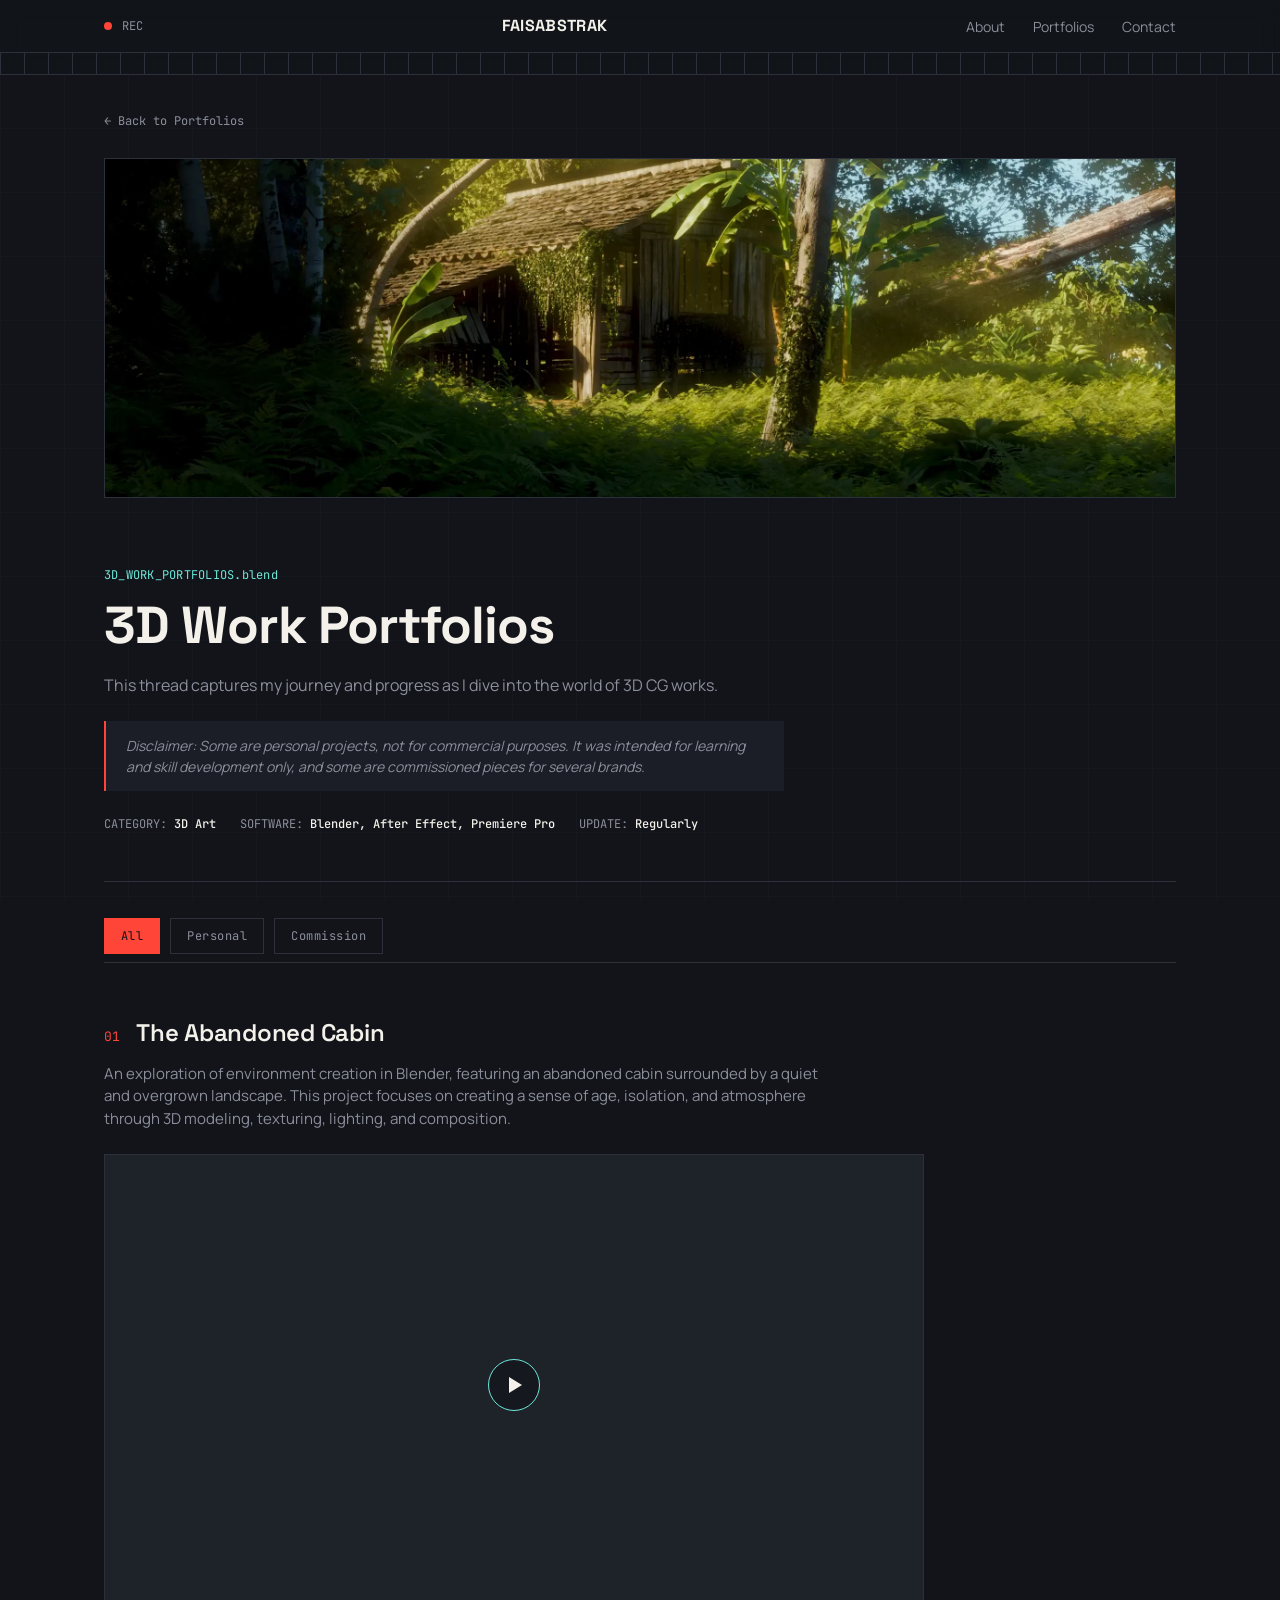
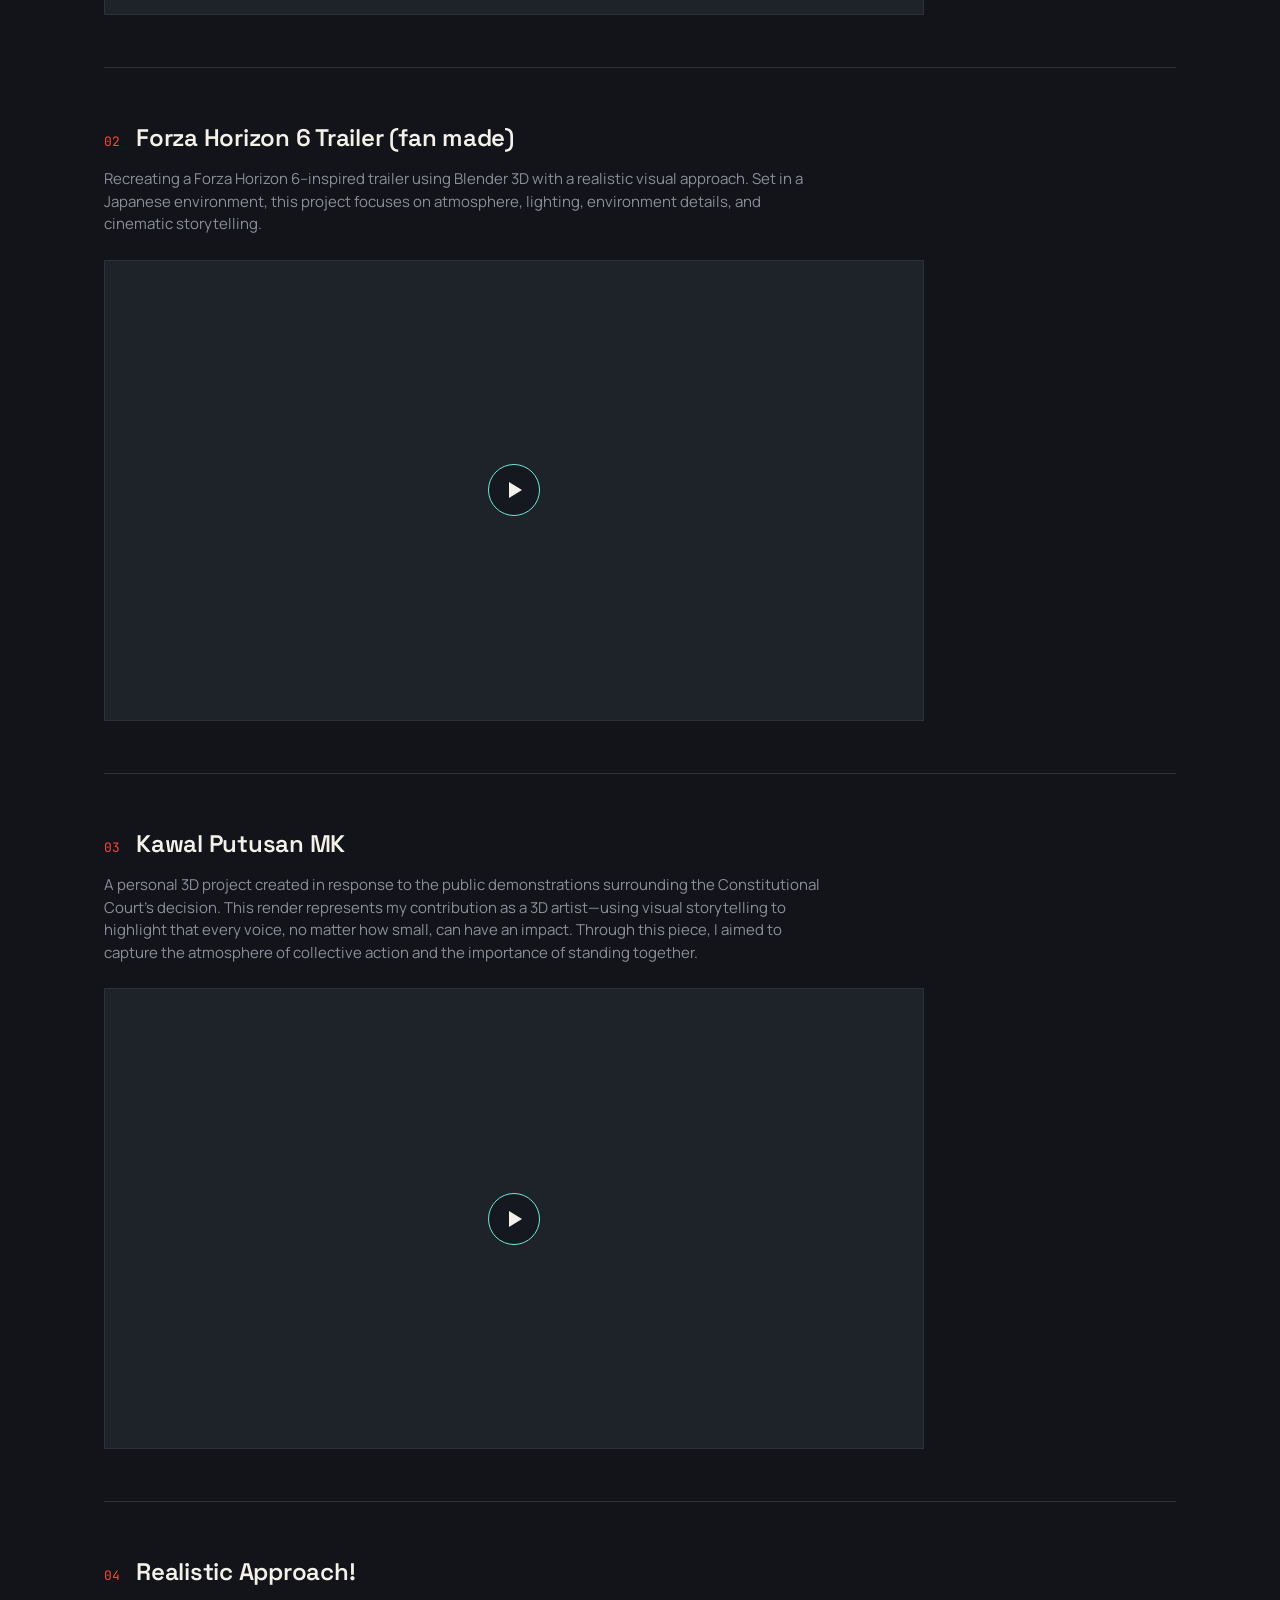
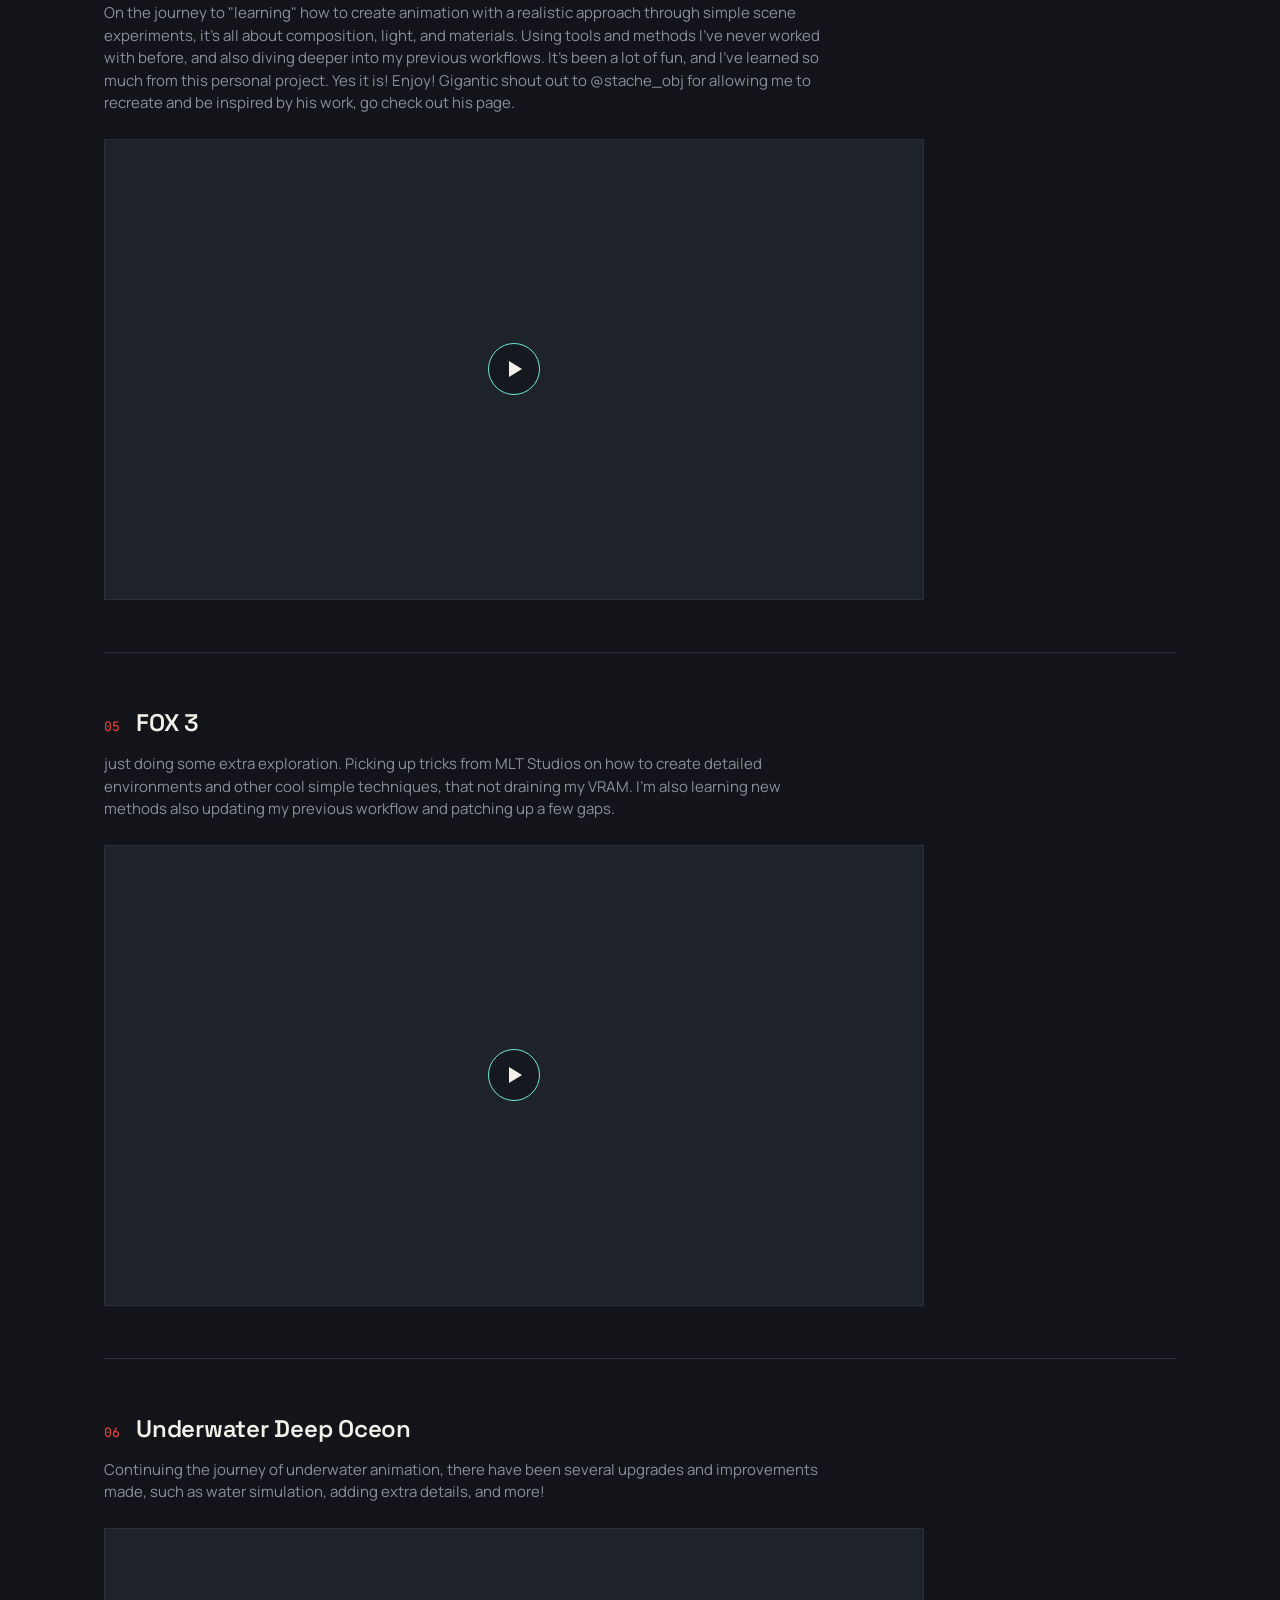
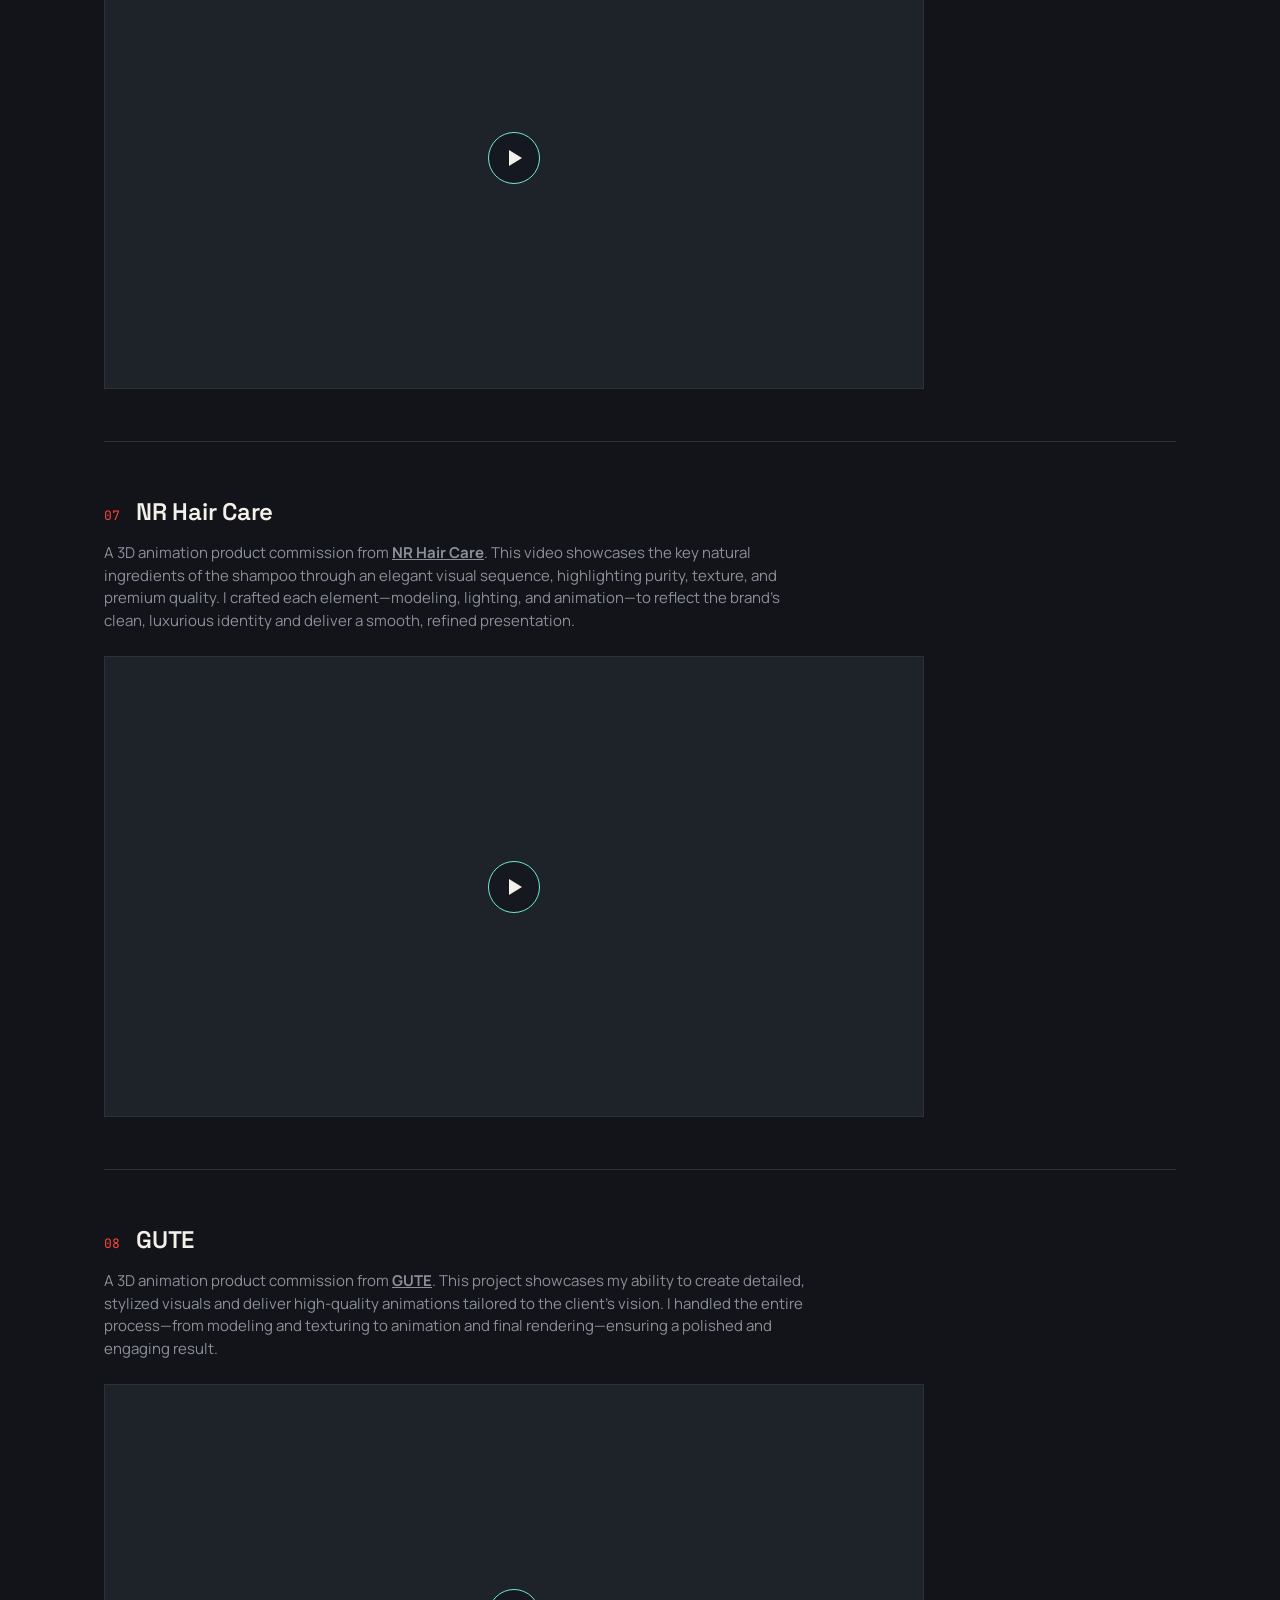
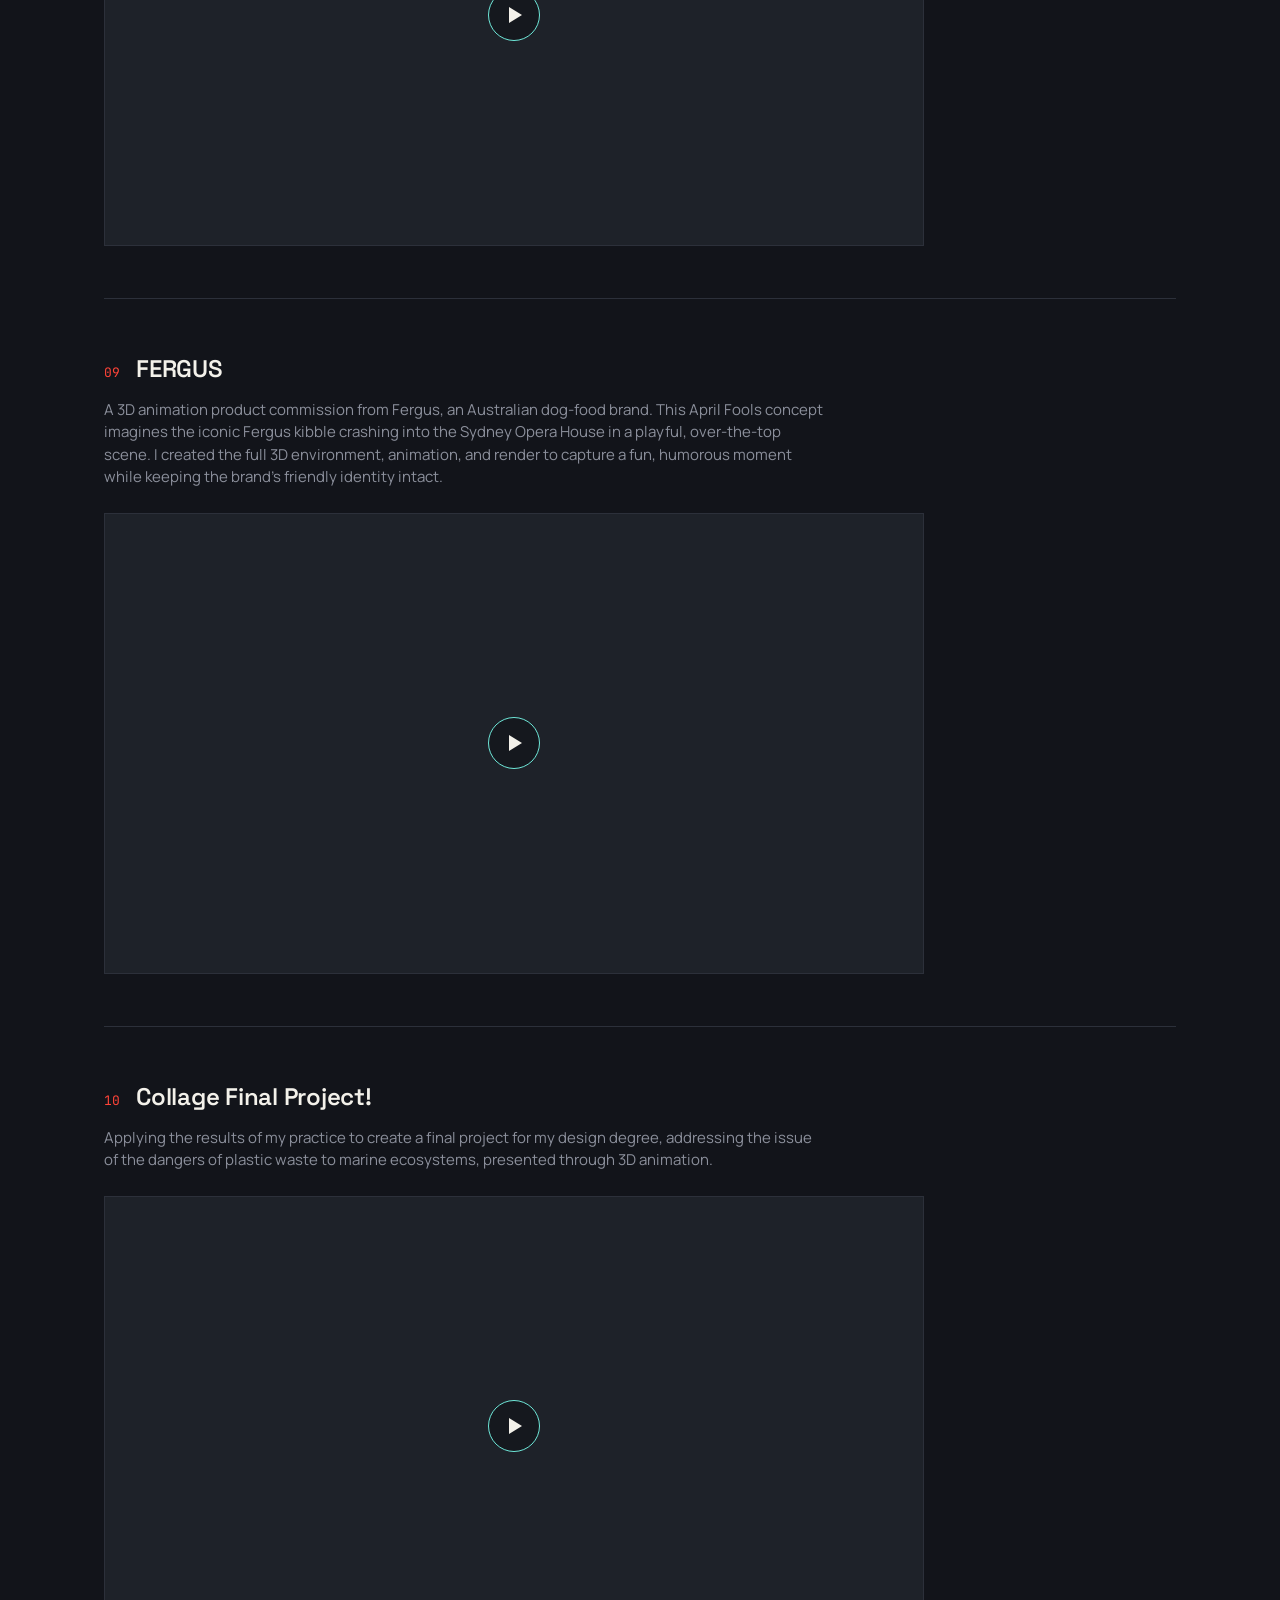
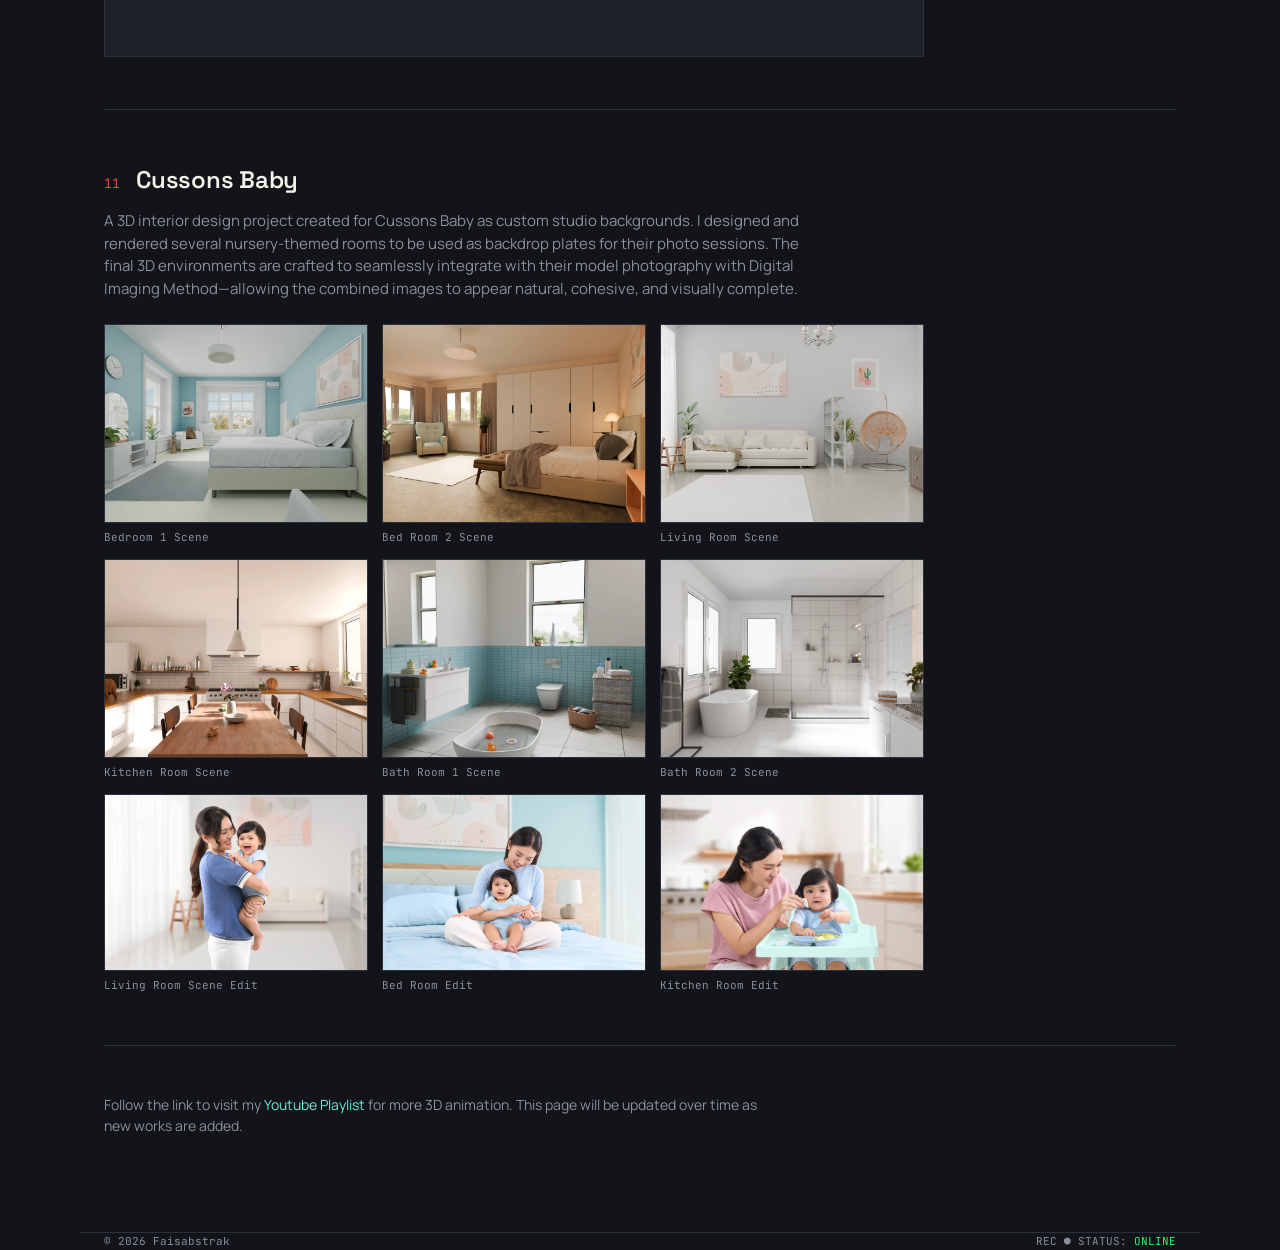
==== commit 0b60c811: "Status update" ====
--- a/3d-work-portfolios.html
+++ b/3d-work-portfolios.html
@@ -159,7 +159,7 @@
         <h2 class="entry-title">NR Hair Care</h2>
       </div>
       <p class="entry-desc">
-        A 3D animation product commission from <a href="https://www.instagram.com/reels/DLCp3lNz2l0/" target="_blank" style="text-decoration: underline;"><strong>NR Hair Care</strong></a>. 
+        A 3D animation product commission from <a href="https://www.instagram.com/reels/DLCp3lNz2l0/" target="_blank" rel="noopener noreferrer" style="text-decoration: underline;"><strong>NR Hair Care</strong></a>. 
         This video showcases the key natural ingredients of the shampoo through an elegant visual sequence, 
         highlighting purity, texture, and premium quality. I crafted each element—modeling, lighting, 
         and animation—to reflect the brand’s clean, luxurious identity and deliver a smooth, refined presentation.
@@ -174,7 +174,7 @@
         <h2 class="entry-title">GUTE</h2>
       </div>
       <p class="entry-desc">
-        A 3D animation product commission from <a href="https://www.instagram.com/reel/DKbPxv0S25Q/" target="_blank" style="text-decoration: underline;"><strong>GUTE</strong></a>.
+        A 3D animation product commission from <a href="https://www.instagram.com/reel/DKbPxv0S25Q/" target="_blank" rel="noopener noreferrer" style="text-decoration: underline;"><strong>GUTE</strong></a>.
         This project showcases my ability to create detailed, stylized visuals 
         and deliver high-quality animations tailored to the client’s vision. 
         I handled the entire process—from modeling and texturing to animation and final rendering—ensuring a polished and engaging result.
@@ -282,7 +282,7 @@
 
 <footer class="wrap">
   <span>© <span id="copyright-year">2026</span> Faisabstrak</span>
-  <span>REC ● STATUS: ONLINE</span>
+  <span>REC ● STATUS: <span style="color: #1ff860;">ONLINE</span></span>
 </footer>
 
 <script src="script.js"></script>
--- a/styles.css
+++ b/styles.css
@@ -264,9 +264,9 @@
 .clip-main .clip-file{
   font-family:var(--mono);font-size:12px;color:var(--accent-2);margin-bottom:6px;letter-spacing:.02em;
 }
-.clip-main h3{font-family:var(--display);font-size:22px;font-weight:600;margin-bottom:6px;}
+.clip-main h3{font-family:var(--display);font-size:20.5px;font-weight:600;margin-bottom:6px;}
 .clip-main p{color:var(--muted);font-size:14px;max-width:520px;}
-.clip-meta{font-family:var(--mono);font-size:12px;color:var(--muted);text-align:right;}
+.clip-meta{font-family:var(--mono);font-size:9.5px;color:var(--muted);text-align:right;}
 .clip-arrow{font-size:18px;color:var(--muted);transition:transform .2s ease, color .2s ease;}
 .clip:hover .clip-arrow{transform:translateX(4px);color:var(--accent-2);}
 
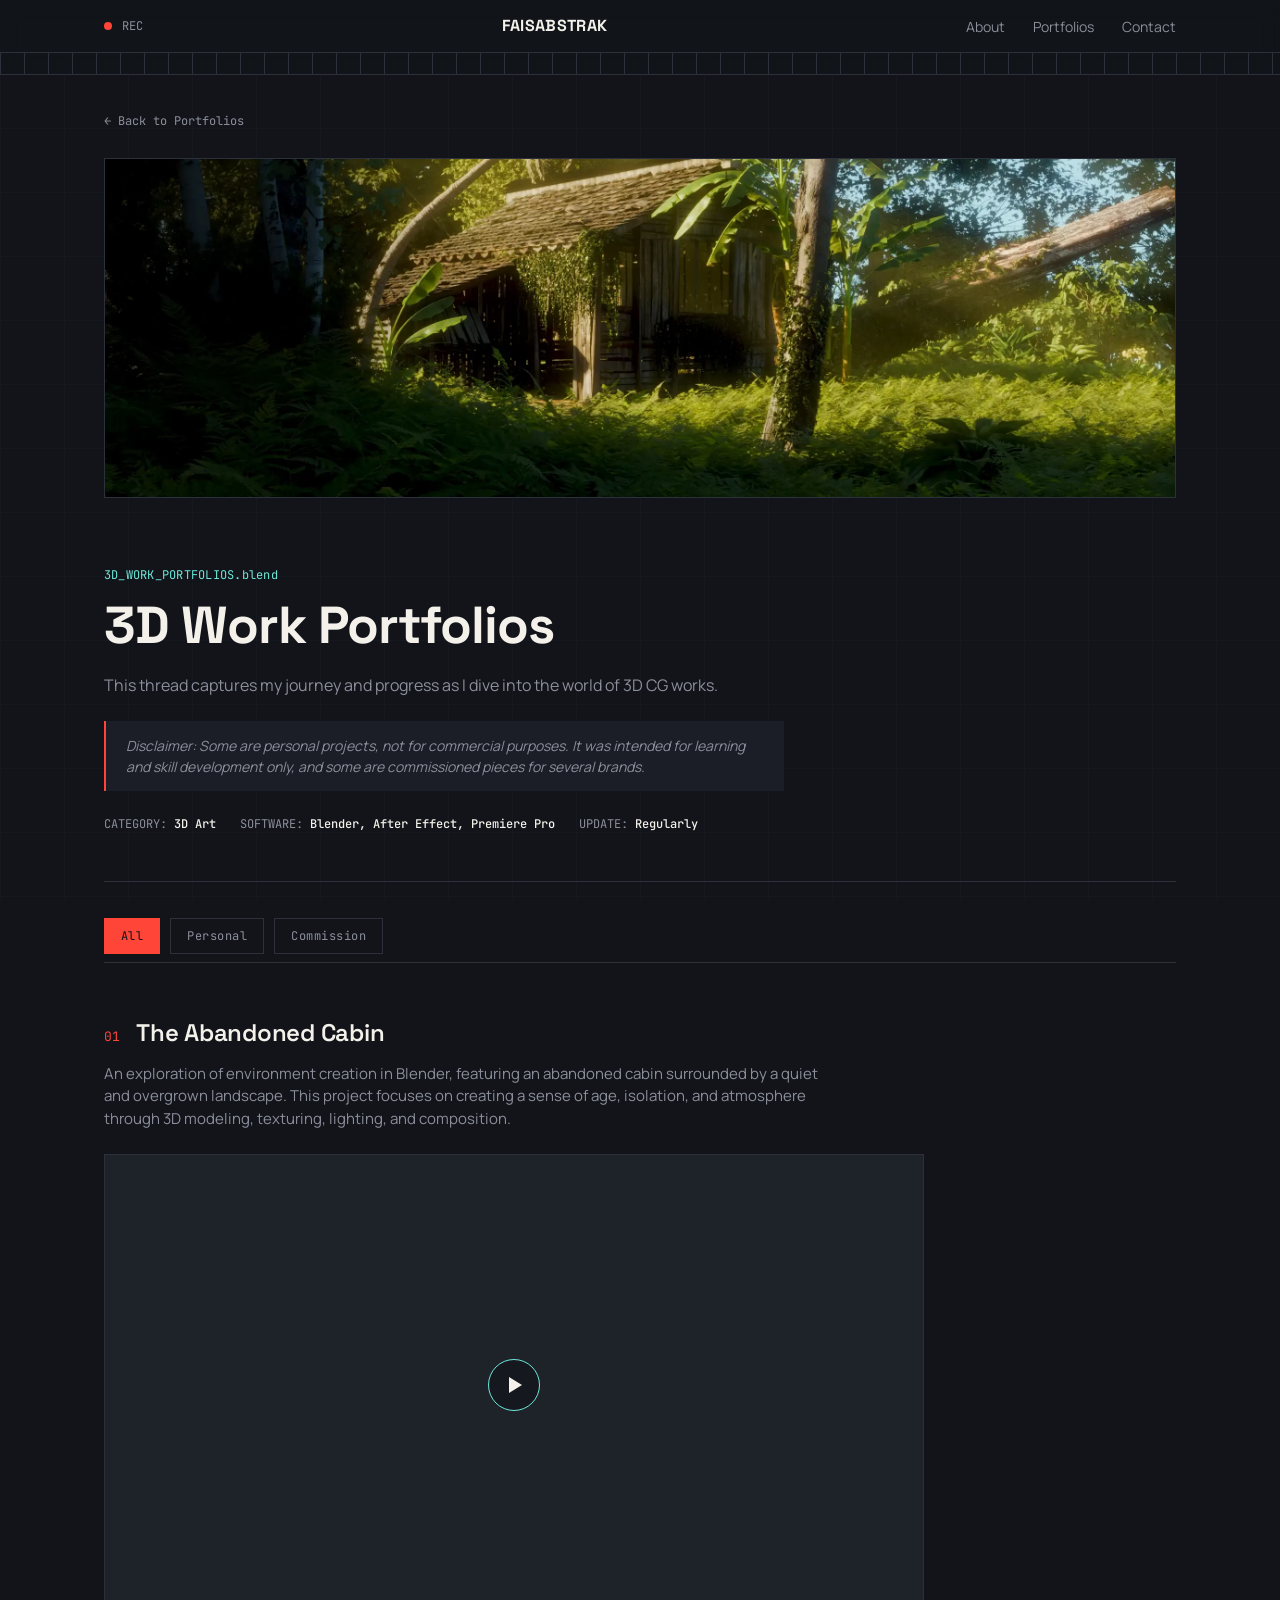
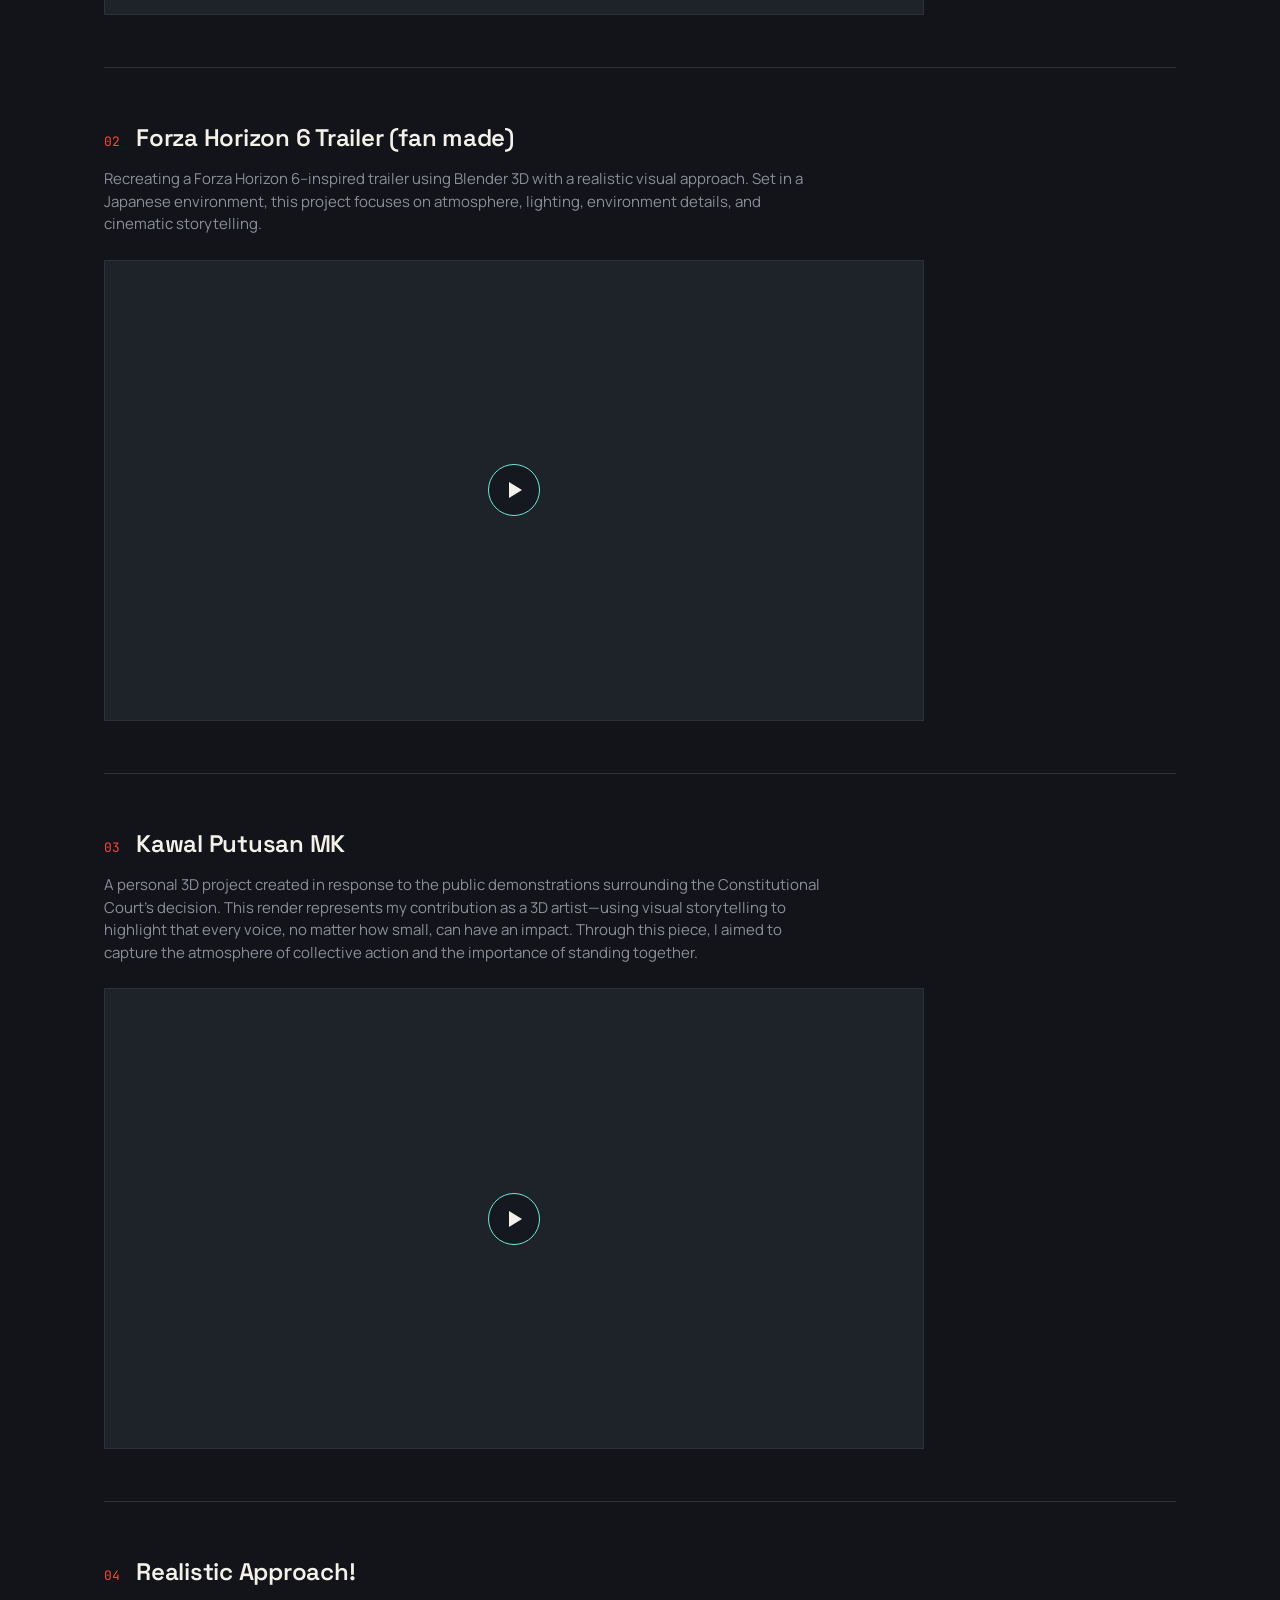
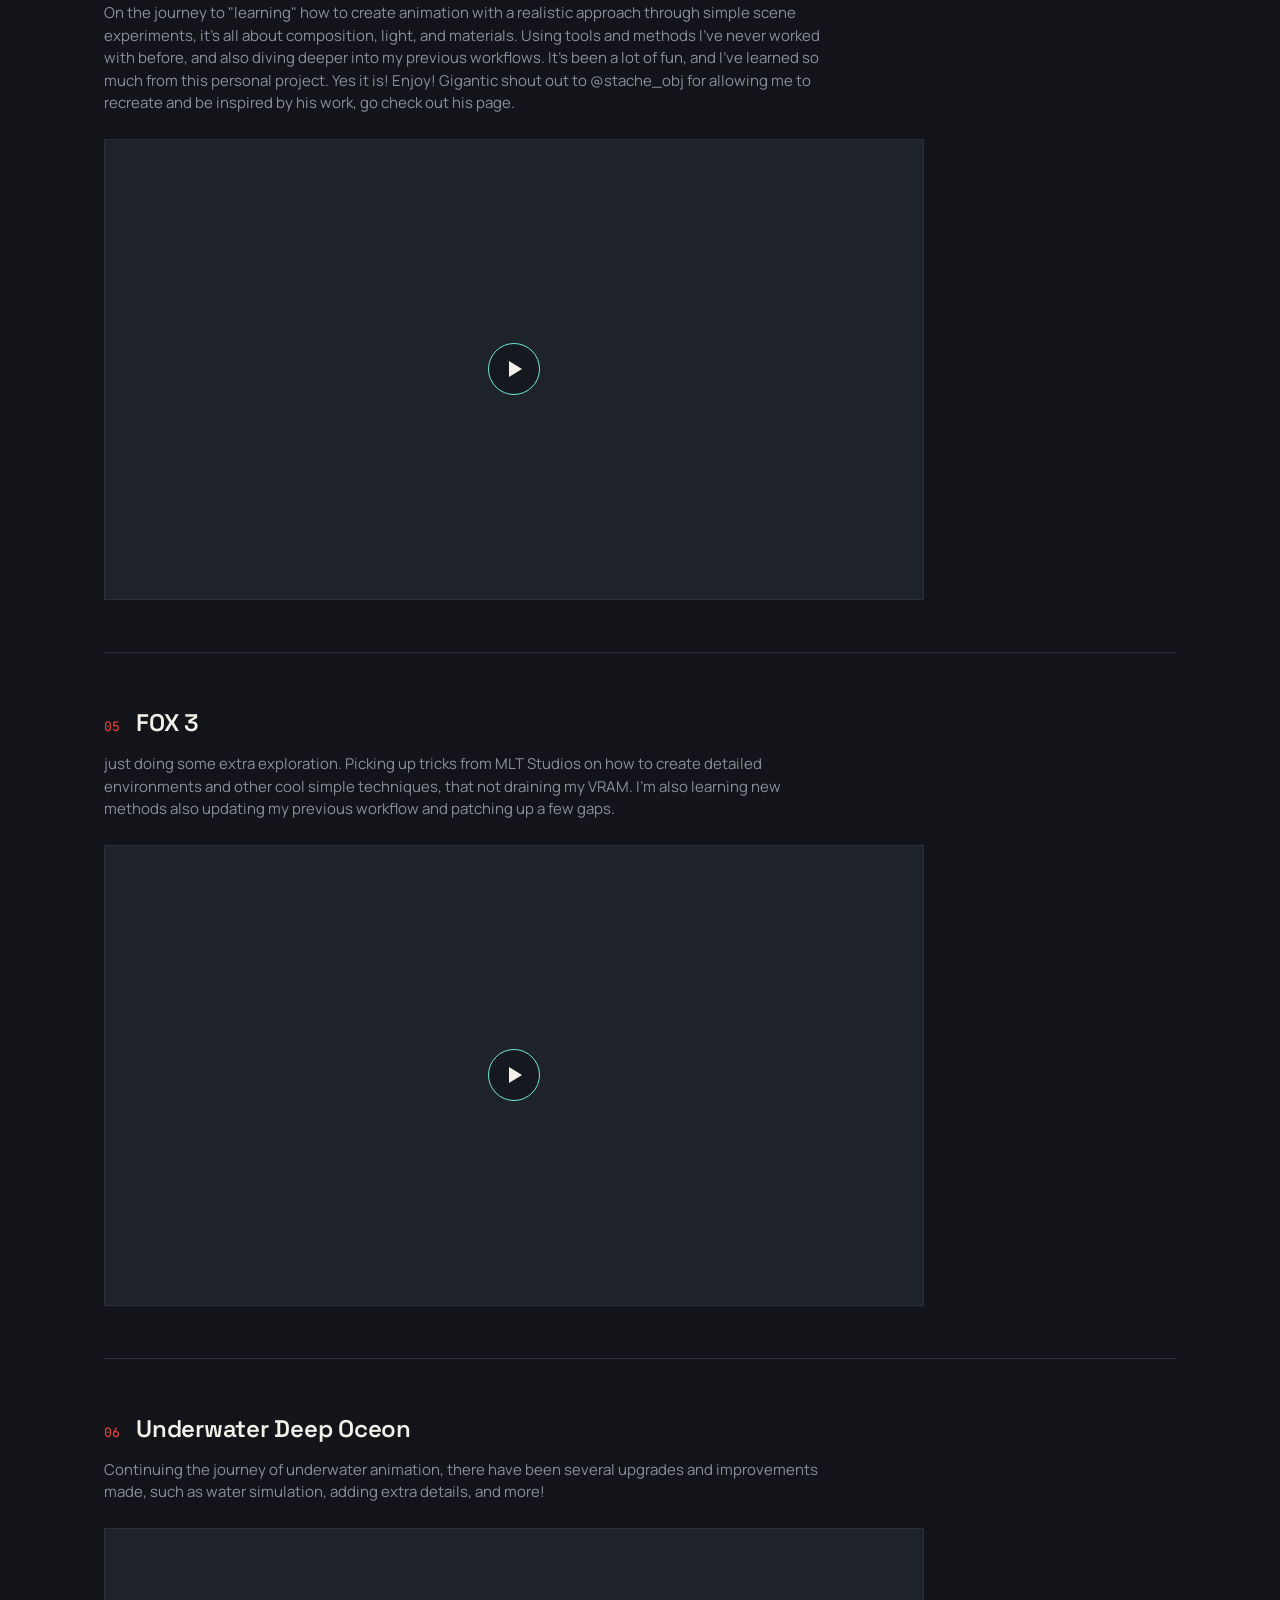
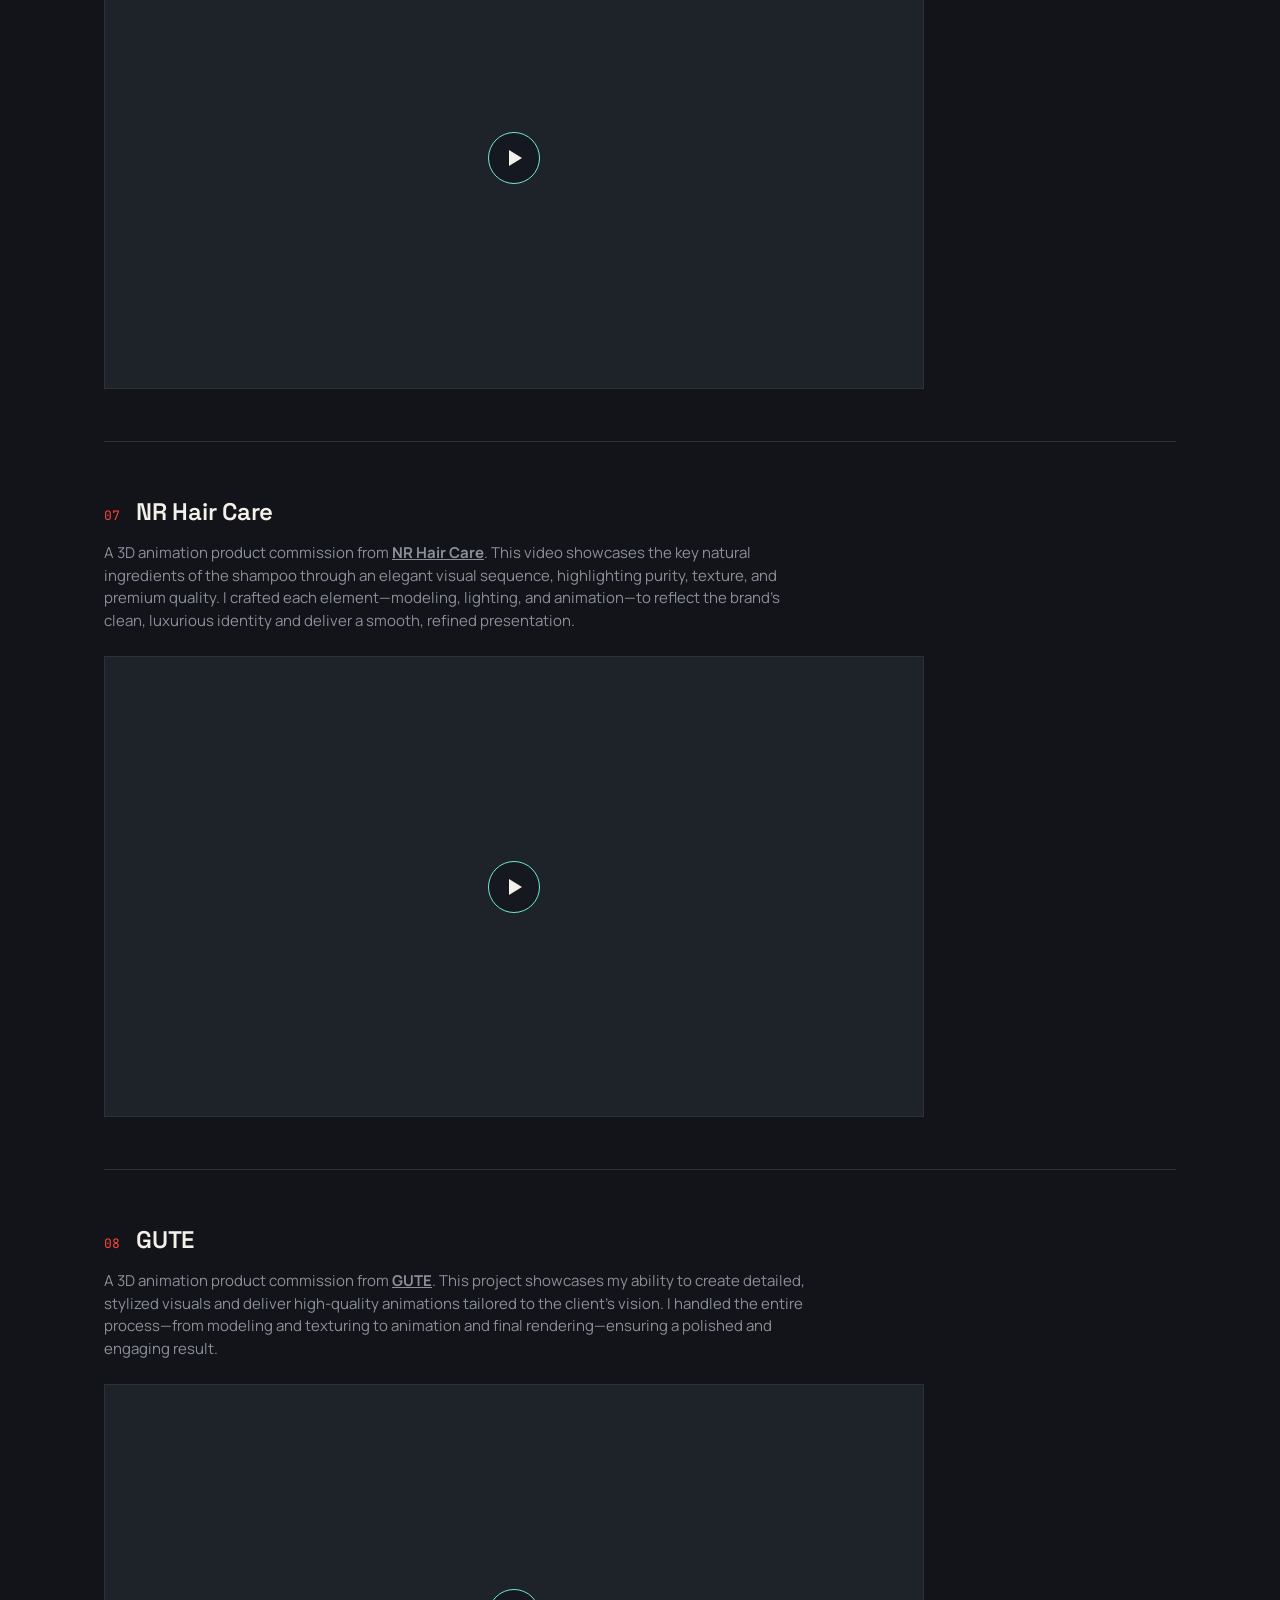
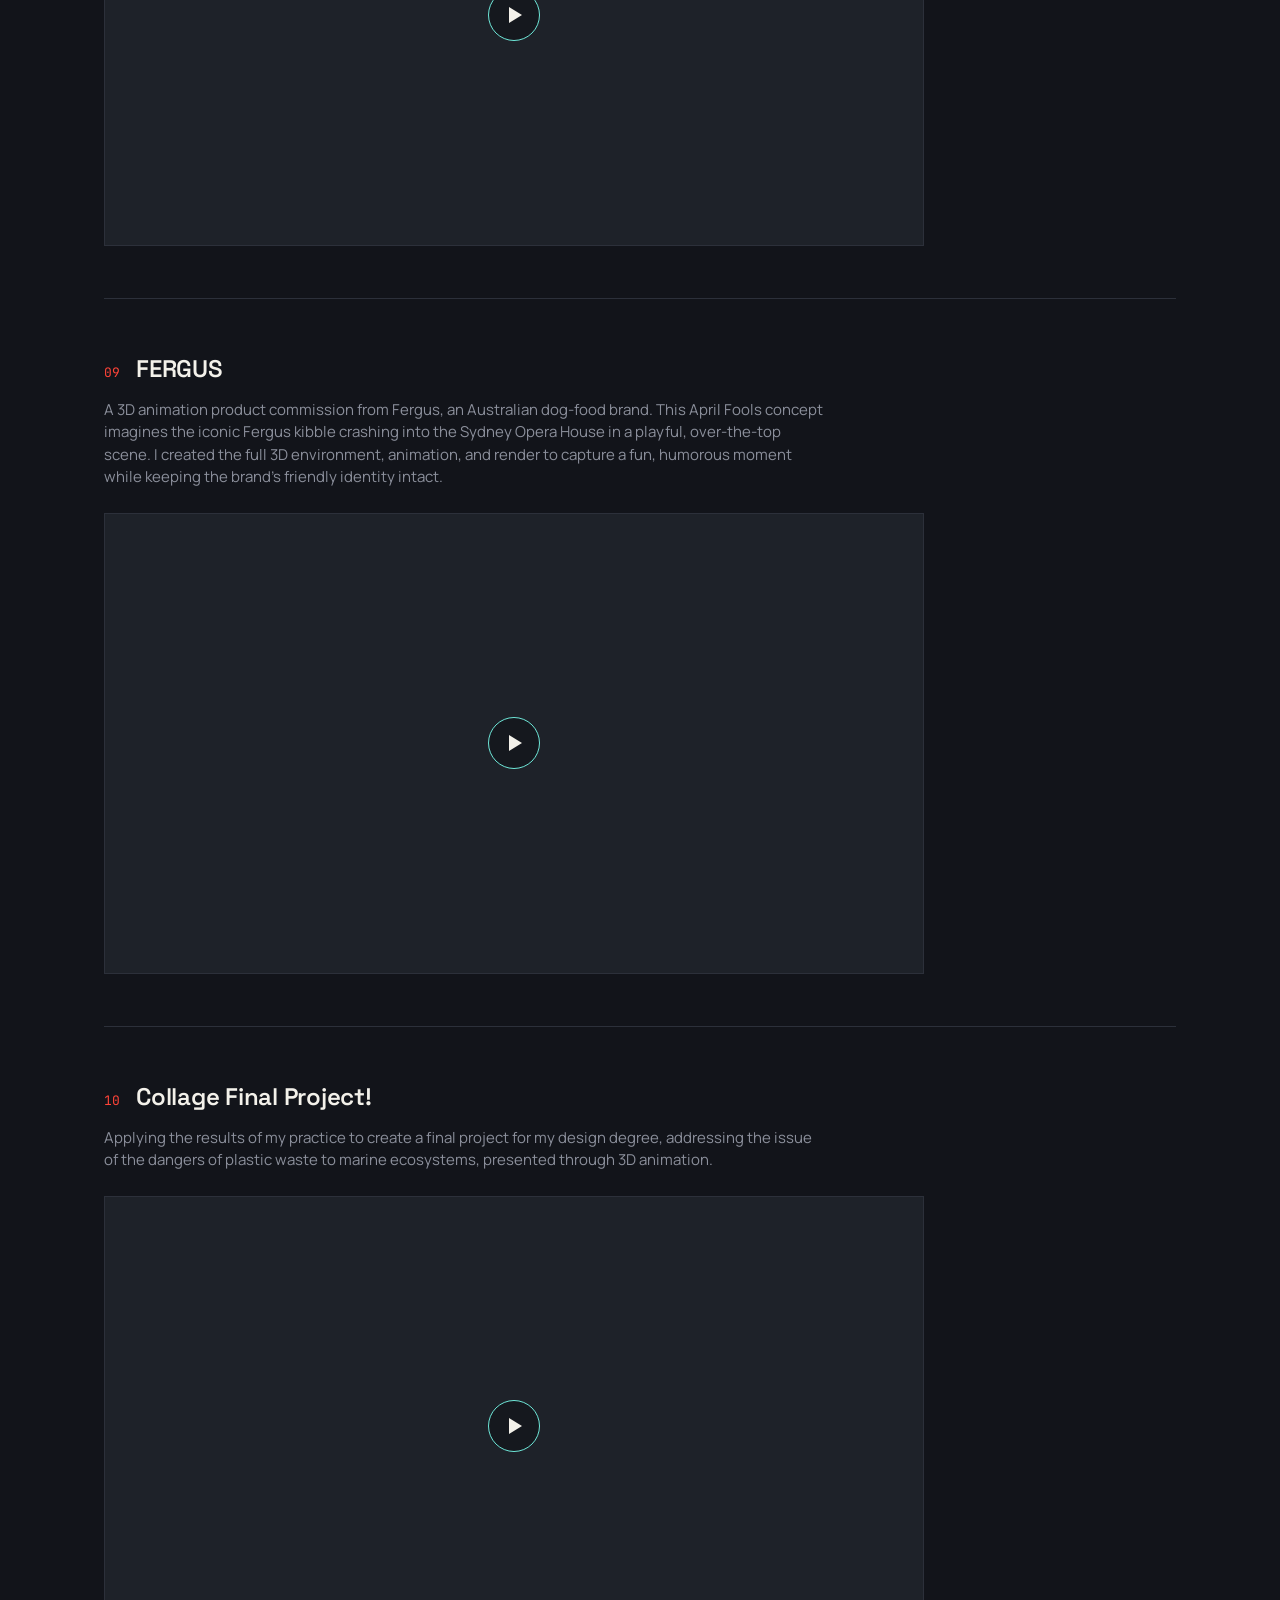
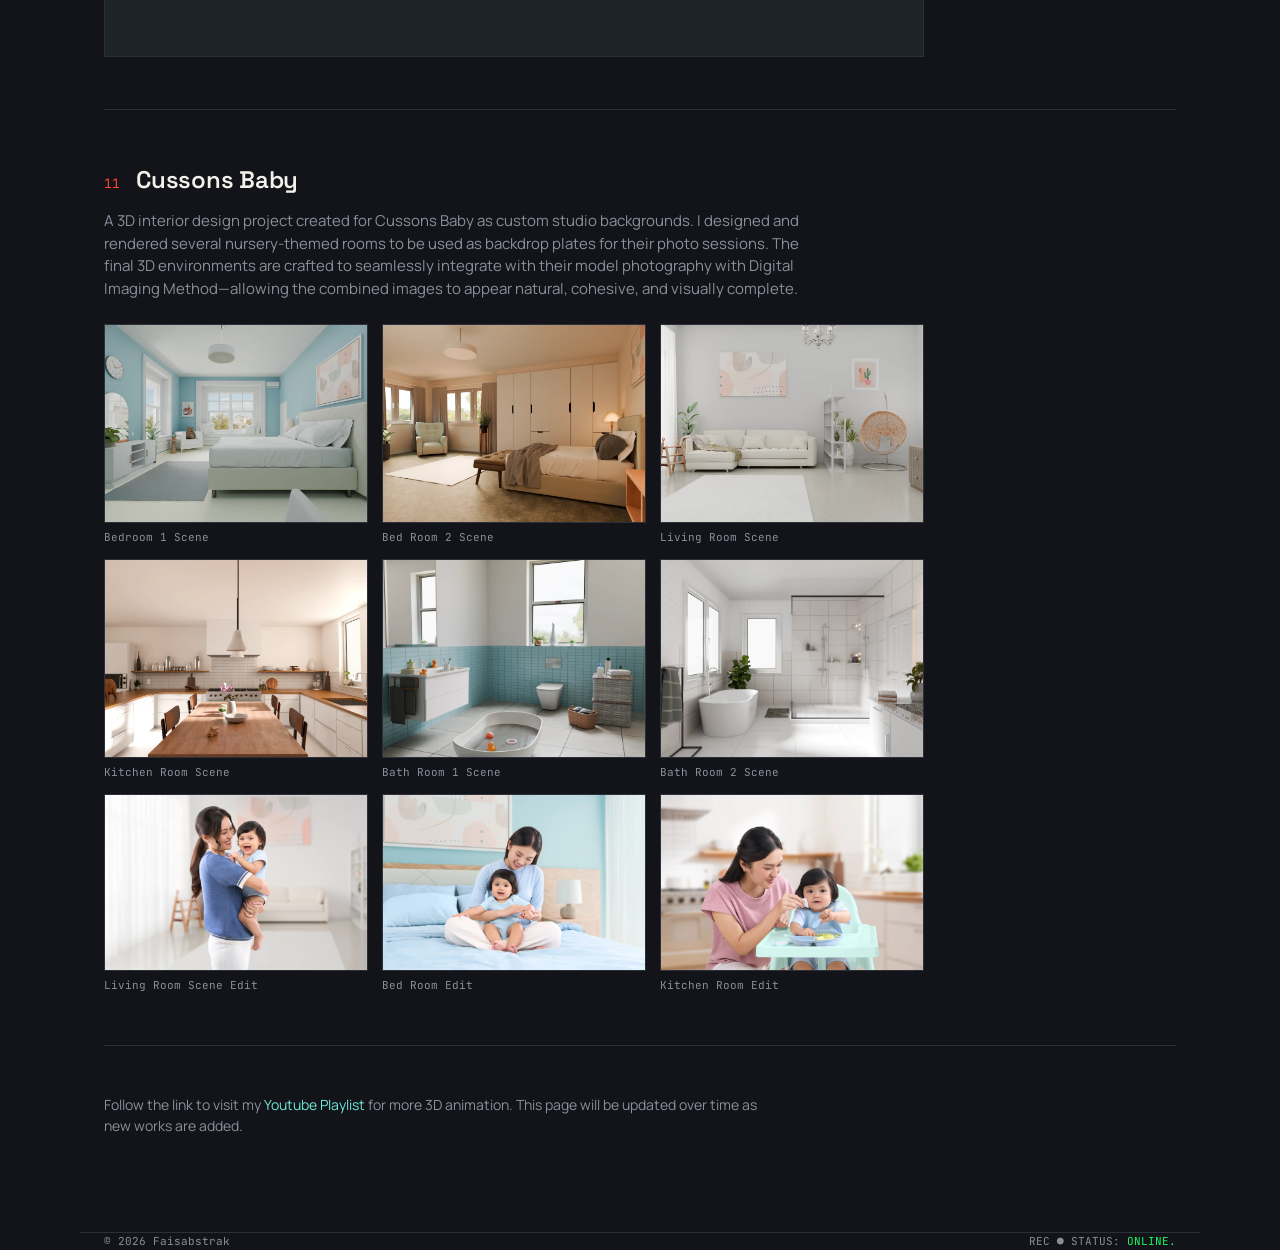
==== commit 42cfee1d: "status update" ====
--- a/3d-work-portfolios.html
+++ b/3d-work-portfolios.html
@@ -282,7 +282,7 @@
 
 <footer class="wrap">
   <span>© <span id="copyright-year">2026</span> Faisabstrak</span>
-  <span>REC ● STATUS: <span style="color: #1ff860;">ONLINE</span></span>
+  <span>REC ● STATUS: <span style="color: #1ff860;">ONLINE.</span></span>
 </footer>
 
 <script src="script.js"></script>
